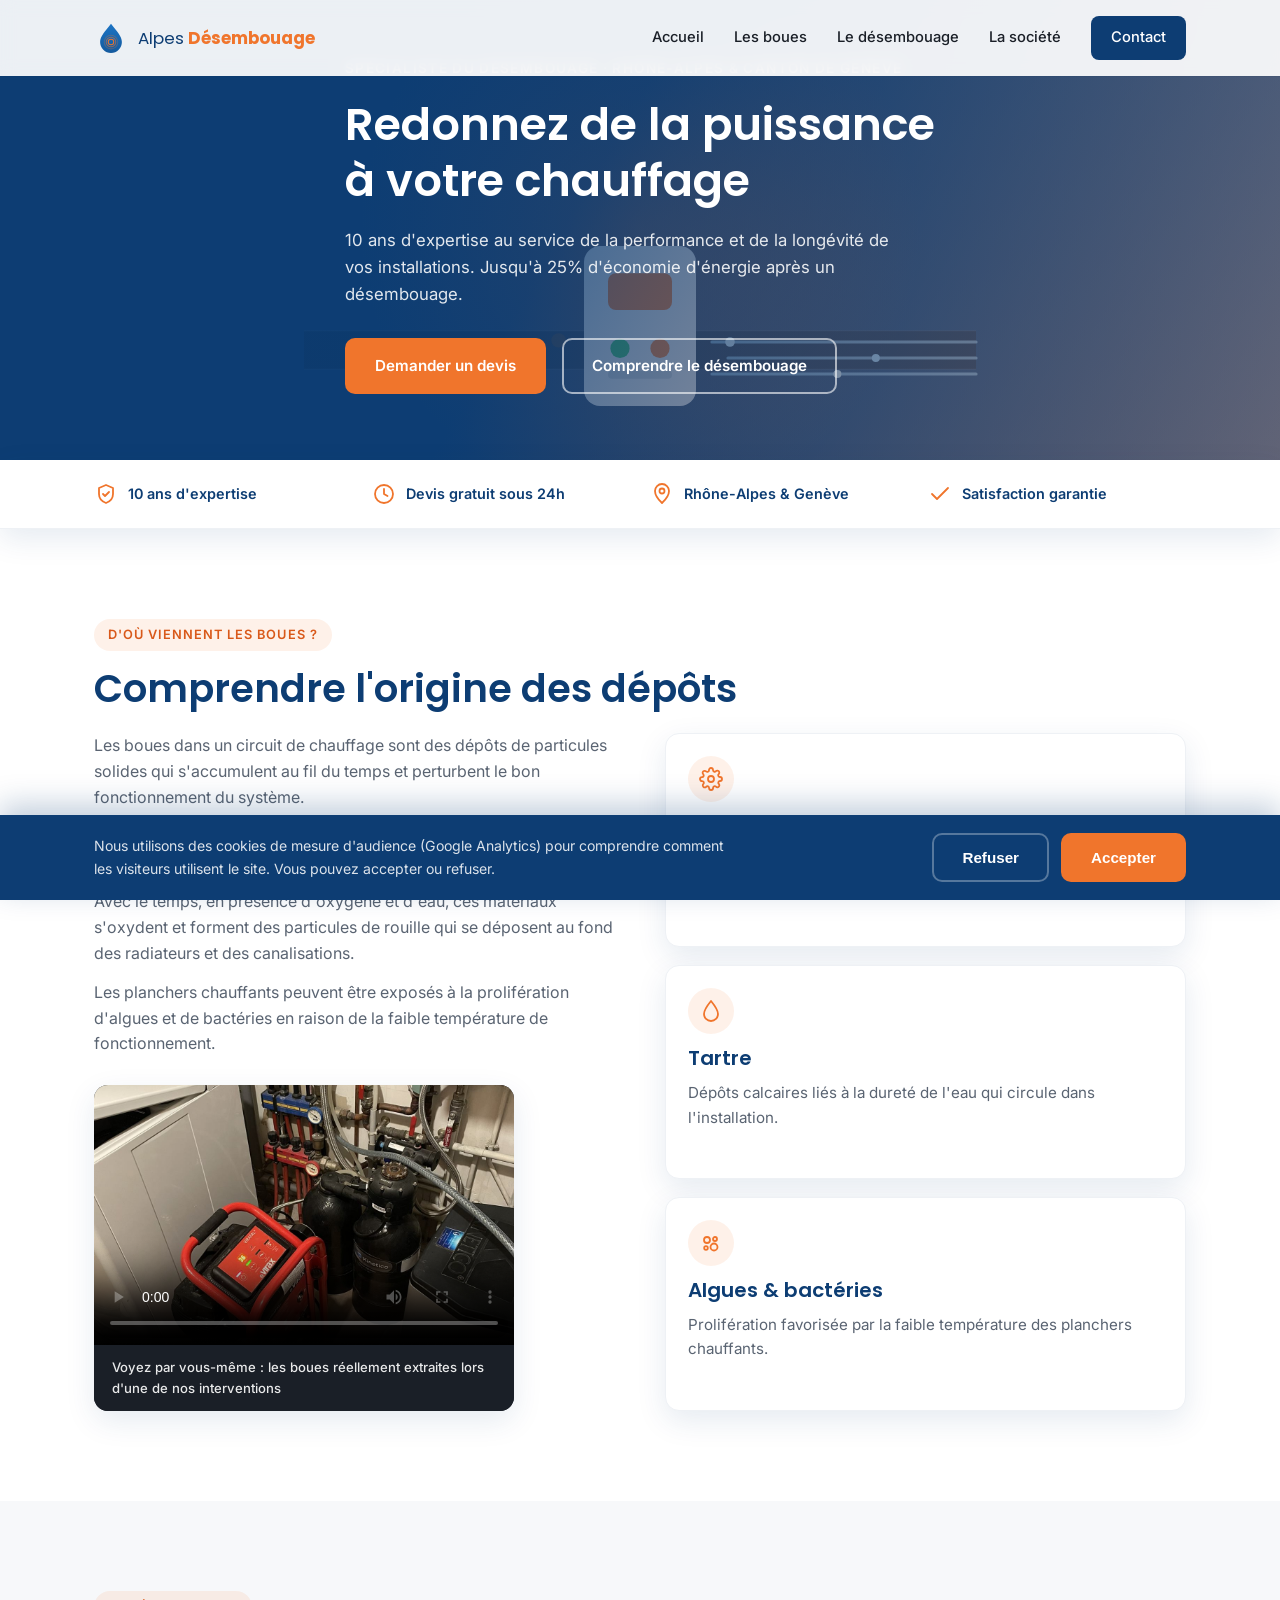
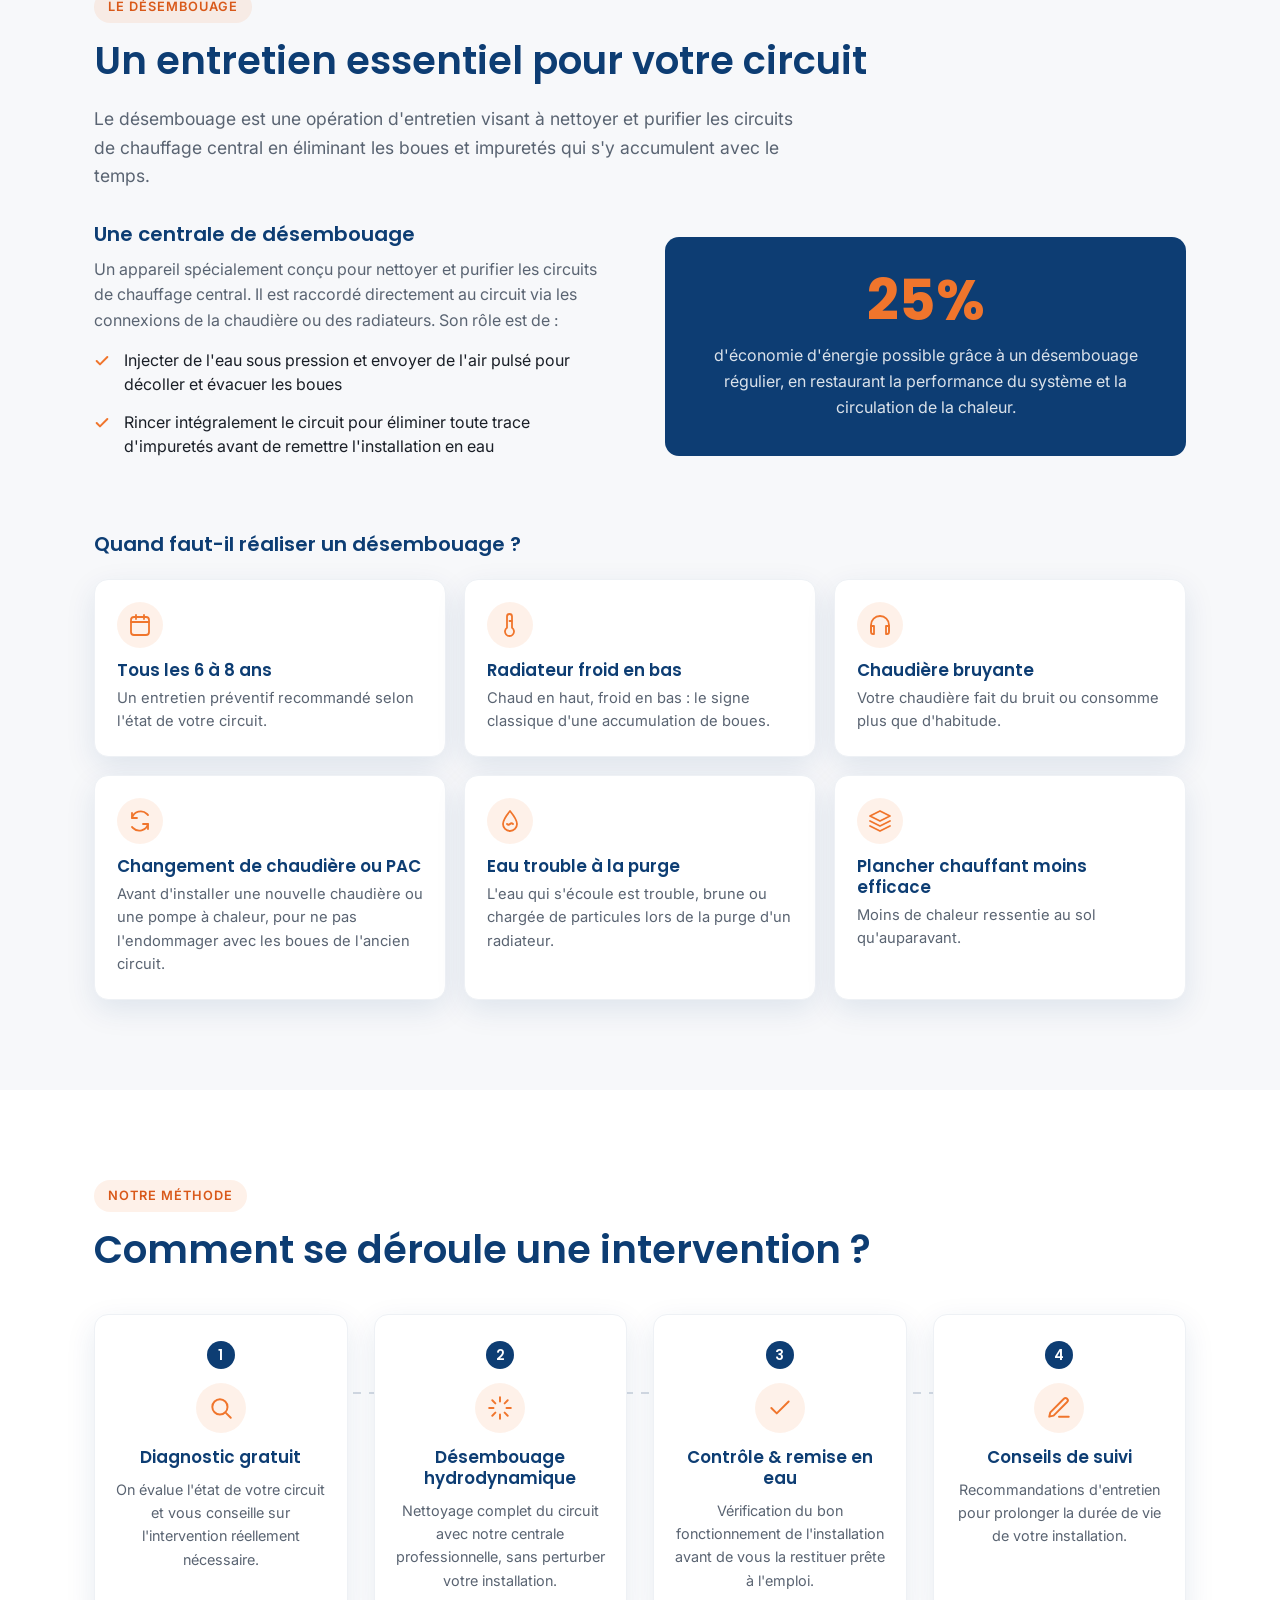
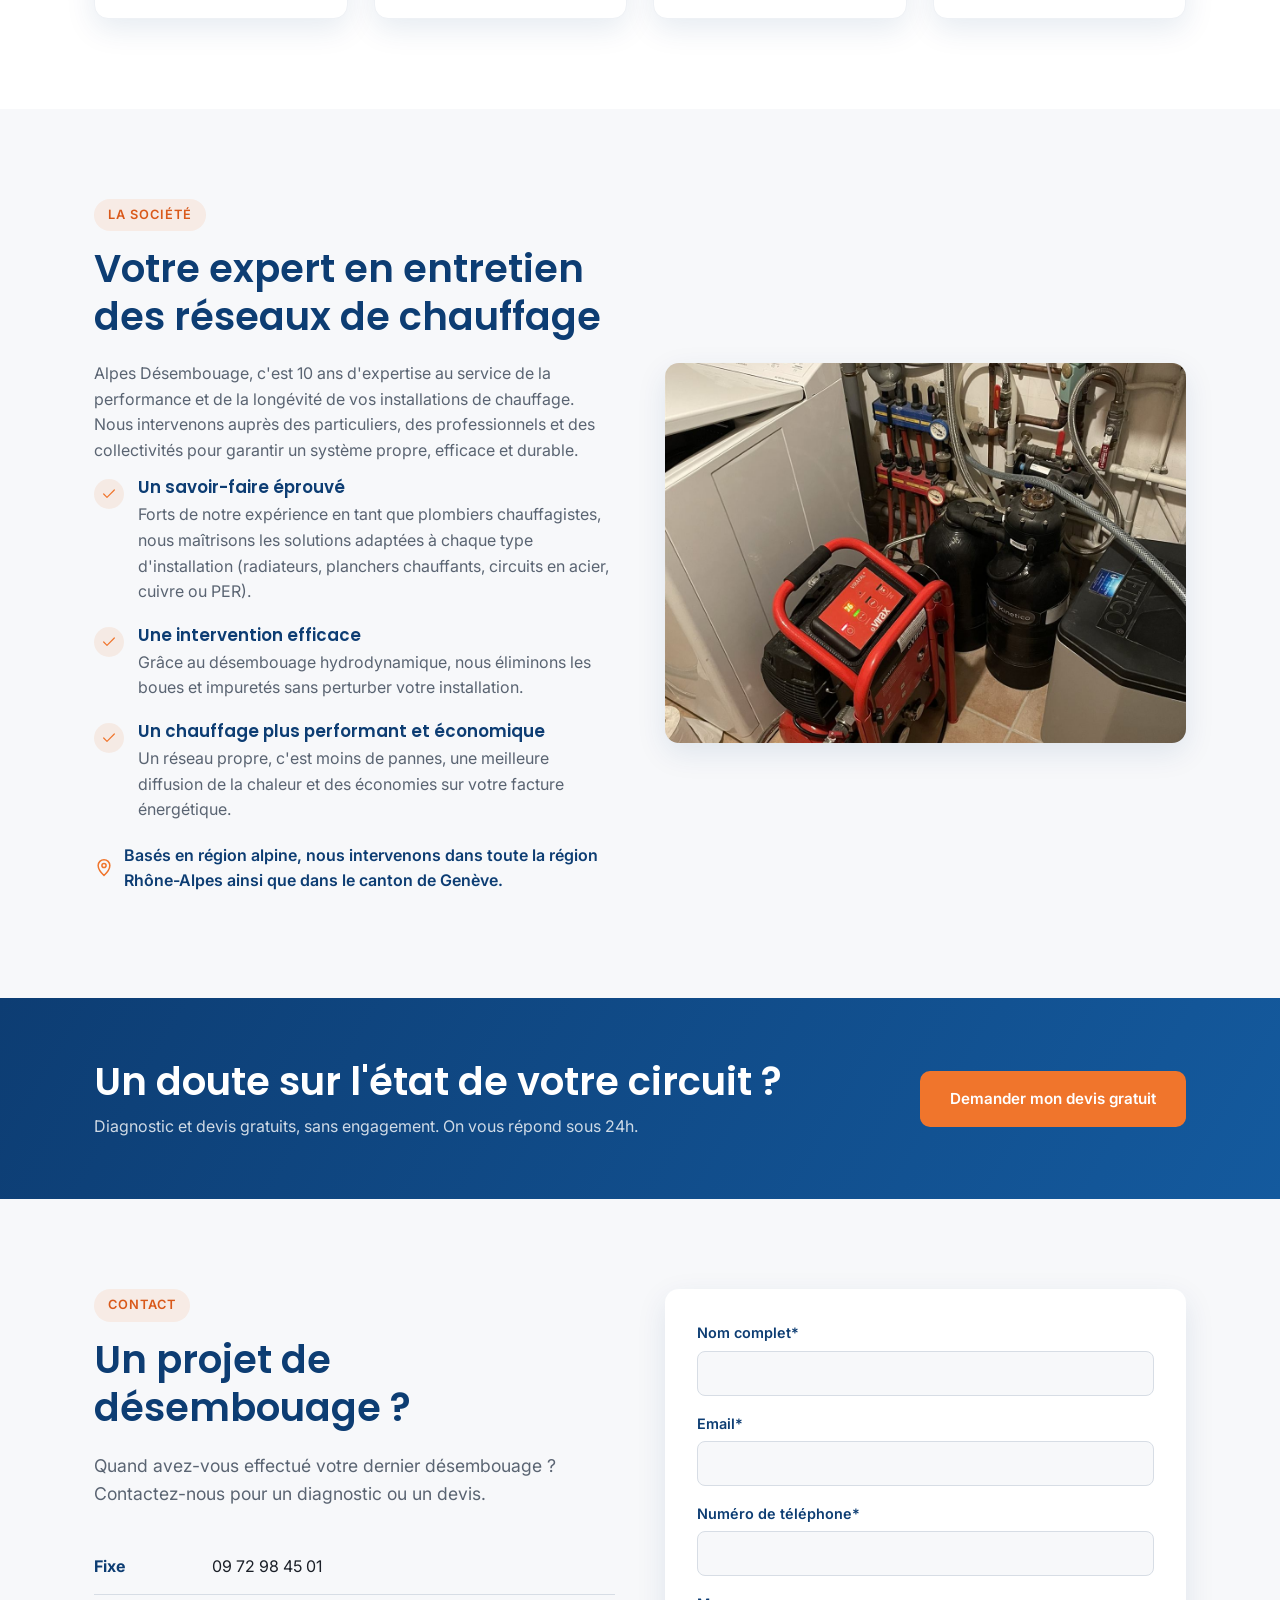
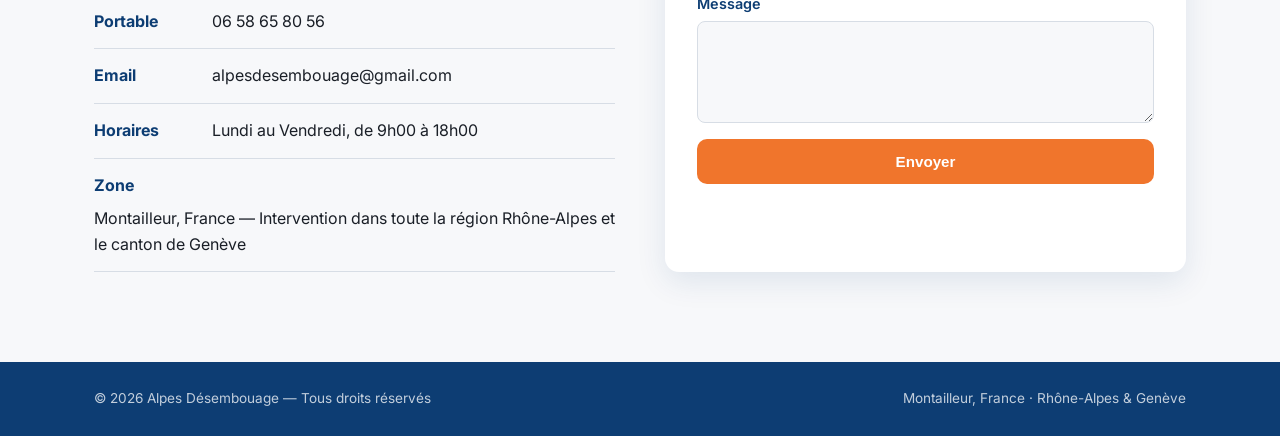
==== index.html @ c5350d6d "Centre vraiment l'animation du hero (machine pile au milieu du cadre)" ====
<!DOCTYPE html>
<html lang="fr">
<head>
  <meta charset="UTF-8">
  <meta name="viewport" content="width=device-width, initial-scale=1.0">

  <!-- Google tag (gtag.js) -->
  <script>
    window.dataLayer = window.dataLayer || [];
    function gtag(){dataLayer.push(arguments);}
    gtag('consent', 'default', {
      'ad_storage': 'denied',
      'ad_user_data': 'denied',
      'ad_personalization': 'denied',
      'analytics_storage': 'denied'
    });
  </script>
  <script async src="https://www.googletagmanager.com/gtag/js?id=GT-KDQFZZKG"></script>
  <script>
    gtag('js', new Date());
    gtag('config', 'GT-KDQFZZKG');
    gtag('config', 'G-83P8KV9STV');
  </script>

  <title>Alpes Désembouage — Entretien de circuits de chauffage en Rhône-Alpes & Genève</title>
  <meta name="description" content="Désembouage de circuits de chauffage pour particuliers, professionnels et collectivités en région Rhône-Alpes et dans le canton de Genève. 10 ans d'expertise, jusqu'à 25% d'économie d'énergie.">
  <link rel="canonical" href="https://www.alpes-desembouage.fr/">

  <meta property="og:type" content="website">
  <meta property="og:site_name" content="Alpes Désembouage">
  <meta property="og:title" content="Alpes Désembouage — Entretien de circuits de chauffage en Rhône-Alpes & Genève">
  <meta property="og:description" content="Désembouage de circuits de chauffage pour particuliers, professionnels et collectivités en région Rhône-Alpes et dans le canton de Genève. 10 ans d'expertise, jusqu'à 25% d'économie d'énergie.">
  <meta property="og:url" content="https://www.alpes-desembouage.fr/">
  <meta property="og:image" content="https://www.alpes-desembouage.fr/images/machine-virax.jpg">
  <meta property="og:locale" content="fr_FR">
  <meta name="twitter:card" content="summary_large_image">
  <meta name="twitter:title" content="Alpes Désembouage — Entretien de circuits de chauffage en Rhône-Alpes & Genève">
  <meta name="twitter:description" content="Désembouage de circuits de chauffage pour particuliers, professionnels et collectivités en région Rhône-Alpes et dans le canton de Genève.">
  <meta name="twitter:image" content="https://www.alpes-desembouage.fr/images/machine-virax.jpg">

  <link rel="icon" type="image/svg+xml" href="images/favicon.svg">
  <link rel="preconnect" href="https://fonts.googleapis.com">
  <link rel="preconnect" href="https://fonts.gstatic.com" crossorigin>
  <link href="https://fonts.googleapis.com/css2?family=Poppins:wght@400;500;600;700&family=Inter:wght@400;500;600&display=swap" rel="stylesheet">
  <link rel="stylesheet" href="css/style.css">

  <script type="application/ld+json">
  {
    "@context": "https://schema.org",
    "@type": "HVACBusiness",
    "name": "Alpes Désembouage",
    "image": "https://www.alpes-desembouage.fr/images/machine-virax.jpg",
    "url": "https://www.alpes-desembouage.fr/",
    "telephone": "+33972984501",
    "email": "alpesdesembouage@gmail.com",
    "address": {
      "@type": "PostalAddress",
      "addressLocality": "Montailleur",
      "addressCountry": "FR"
    },
    "areaServed": [
      { "@type": "AdministrativeArea", "name": "Rhône-Alpes" },
      { "@type": "AdministrativeArea", "name": "Canton de Genève" }
    ],
    "openingHoursSpecification": {
      "@type": "OpeningHoursSpecification",
      "dayOfWeek": ["Monday", "Tuesday", "Wednesday", "Thursday", "Friday"],
      "opens": "09:00",
      "closes": "18:00"
    },
    "priceRange": "€€"
  }
  </script>
</head>
<body>

  <header class="site-header" id="header">
    <div class="container header-inner">
      <a href="#accueil" class="logo">
        <img src="images/favicon.svg" alt="Alpes Désembouage">
        <span>Alpes <strong>Désembouage</strong></span>
      </a>
      <nav class="nav" id="nav">
        <a href="#accueil">Accueil</a>
        <a href="#boues">Les boues</a>
        <a href="#desembouage">Le désembouage</a>
        <a href="#societe">La société</a>
        <a href="#contact" class="nav-cta">Contact</a>
      </nav>
      <button class="burger" id="burger" aria-label="Menu">
        <span></span><span></span><span></span>
      </button>
    </div>
  </header>

  <main>
    <!-- HERO -->
    <section class="hero" id="accueil">
      <svg class="hero-bg" viewBox="0 0 1600 900" preserveAspectRatio="xMidYMid slice" xmlns="http://www.w3.org/2000/svg" aria-hidden="true">
        <defs>
          <linearGradient id="skyGrad" x1="0" y1="0" x2="1" y2="0">
            <stop offset="0%" stop-color="#0d3d73"/>
            <stop offset="46%" stop-color="#0d3d73"/>
            <stop offset="100%" stop-color="#145a9e"/>
          </linearGradient>
          <radialGradient id="sunGlow" cx="50%" cy="50%" r="50%">
            <stop offset="0%" stop-color="#f0752c" stop-opacity="0.35"/>
            <stop offset="100%" stop-color="#f0752c" stop-opacity="0"/>
          </radialGradient>
        </defs>

        <rect width="1600" height="900" fill="url(#skyGrad)"/>
        <circle cx="800" cy="450" r="350" fill="url(#sunGlow)"/>

        <!-- pipe base (centrée, machine pile au milieu) -->
        <rect x="380" y="576" width="840" height="48" fill="#0a1826" opacity="0.35"/>
        <line x1="380" y1="576" x2="1220" y2="576" stroke="#ffffff" stroke-opacity="0.12"/>
        <line x1="380" y1="624" x2="1220" y2="624" stroke="#ffffff" stroke-opacity="0.12"/>

        <!-- centrale de désembouage : centrée en x=800 -->
        <g transform="translate(730,470)">
          <rect x="0" y="0" width="140" height="200" rx="20" fill="#e6ebf1"/>
          <rect x="30" y="34" width="80" height="46" rx="10" fill="#f0752c"/>
          <circle cx="45" cy="128" r="12" fill="#2fbf6b"/>
          <circle cx="95" cy="128" r="12" fill="#f0752c"/>
          <rect x="30" y="156" width="80" height="10" rx="5" fill="#c7d1db"/>
        </g>

        <!-- sortie eau propre -->
        <g stroke="#8fd0ff" stroke-width="4" fill="none" opacity="0.7" stroke-linecap="round">
          <path d="M890,590 H1220"/>
          <path d="M910,610 H1220"/>
          <path d="M890,630 H1220"/>
        </g>
        <circle r="6" fill="#bfe6ff">
          <animateMotion dur="2.2s" repeatCount="indefinite" path="M890,590 H1220"/>
        </circle>
        <circle r="5" fill="#8fd0ff">
          <animateMotion dur="2.6s" repeatCount="indefinite" begin="0.8s" path="M910,610 H1220"/>
        </circle>
        <circle r="5" fill="#bfe6ff">
          <animateMotion dur="2s" repeatCount="indefinite" begin="1.4s" path="M890,630 H1220"/>
        </circle>

        <!-- boues aspirées vers la centrale -->
        <g fill="#6b4a2f">
          <circle r="9">
            <animateMotion dur="2.6s" repeatCount="indefinite" path="M400,588 H730"/>
            <animate attributeName="opacity" values="0;1;1;0" keyTimes="0;0.12;0.8;1" dur="2.6s" repeatCount="indefinite"/>
          </circle>
          <circle r="12">
            <animateMotion dur="3.2s" repeatCount="indefinite" begin="0.9s" path="M390,610 H730"/>
            <animate attributeName="opacity" values="0;1;1;0" keyTimes="0;0.12;0.8;1" dur="3.2s" repeatCount="indefinite"/>
          </circle>
          <circle r="7" opacity="0.85">
            <animateMotion dur="2.3s" repeatCount="indefinite" begin="1.6s" path="M410,600 H730"/>
            <animate attributeName="opacity" values="0;1;1;0" keyTimes="0;0.12;0.8;1" dur="2.3s" repeatCount="indefinite"/>
          </circle>
        </g>
      </svg>
      <div class="hero-overlay"></div>
      <div class="container hero-content">
        <p class="eyebrow">Spécialiste du désembouage · Rhône-Alpes &amp; Canton de Genève</p>
        <h1>Redonnez de la puissance<br>à votre chauffage</h1>
        <p class="hero-sub">10 ans d'expertise au service de la performance et de la longévité de vos installations. Jusqu'à 25% d'économie d'énergie après un désembouage.</p>
        <div class="hero-actions">
          <a href="#contact" class="btn btn-primary">Demander un devis</a>
          <a href="#desembouage" class="btn btn-ghost">Comprendre le désembouage</a>
        </div>
      </div>
    </section>

    <!-- TRUST BAR -->
    <div class="trust-bar">
      <div class="container trust-bar-inner">
        <div class="trust-item">
          <svg viewBox="0 0 24 24" fill="none" stroke="currentColor" stroke-width="1.8" stroke-linecap="round" stroke-linejoin="round"><path d="M12 3l7 3v6c0 4.5-3 7.5-7 9-4-1.5-7-4.5-7-9V6l7-3z"/><path d="M9 12l2 2 4-4"/></svg>
          <span>10 ans d'expertise</span>
        </div>
        <div class="trust-item">
          <svg viewBox="0 0 24 24" fill="none" stroke="currentColor" stroke-width="1.8" stroke-linecap="round" stroke-linejoin="round"><circle cx="12" cy="12" r="9"/><path d="M12 7v5l3.5 2"/></svg>
          <span>Devis gratuit sous 24h</span>
        </div>
        <div class="trust-item">
          <svg viewBox="0 0 24 24" fill="none" stroke="currentColor" stroke-width="1.8" stroke-linecap="round" stroke-linejoin="round"><path d="M12 21s7-6.5 7-12a7 7 0 0 0-14 0c0 5.5 7 12 7 12z"/><circle cx="12" cy="9" r="2.5"/></svg>
          <span>Rhône-Alpes &amp; Genève</span>
        </div>
        <div class="trust-item">
          <svg viewBox="0 0 24 24" fill="none" stroke="currentColor" stroke-width="1.8" stroke-linecap="round" stroke-linejoin="round"><path d="M4 12l5 5L20 6"/></svg>
          <span>Satisfaction garantie</span>
        </div>
      </div>
    </div>

    <!-- LES BOUES -->
    <section class="section" id="boues">
      <div class="container">
        <span class="tag">D'où viennent les boues ?</span>
        <h2>Comprendre l'origine des dépôts</h2>
        <div class="grid-2">
          <div class="text-block">
            <p>Les boues dans un circuit de chauffage sont des dépôts de particules solides qui s'accumulent au fil du temps et perturbent le bon fonctionnement du système.</p>
            <p>Elles sont principalement constituées de résidus de corrosion, de tartre et d'impuretés présentes dans l'eau du circuit.</p>
            <p>Avec le temps, en présence d'oxygène et d'eau, ces matériaux s'oxydent et forment des particules de rouille qui se déposent au fond des radiateurs et des canalisations.</p>
            <p>Les planchers chauffants peuvent être exposés à la prolifération d'algues et de bactéries en raison de la faible température de fonctionnement.</p>

            <figure class="video-showcase">
              <video controls preload="metadata" poster="images/machine-virax.jpg" playsinline>
                <source src="videos/intervention-boue.mp4" type="video/mp4">
              </video>
              <figcaption>Voyez par vous-même : les boues réellement extraites lors d'une de nos interventions</figcaption>
            </figure>
          </div>
          <div class="cause-cards">
            <div class="cause-card">
              <div class="cause-icon">
                <svg viewBox="0 0 24 24" fill="none" stroke="currentColor" stroke-width="1.8" stroke-linecap="round" stroke-linejoin="round"><circle cx="12" cy="12" r="3"/><path d="M19.4 15a1.65 1.65 0 0 0 .33 1.82l.06.06a2 2 0 1 1-2.83 2.83l-.06-.06a1.65 1.65 0 0 0-1.82-.33 1.65 1.65 0 0 0-1 1.51V21a2 2 0 0 1-4 0v-.09a1.65 1.65 0 0 0-1-1.51 1.65 1.65 0 0 0-1.82.33l-.06.06a2 2 0 1 1-2.83-2.83l.06-.06a1.65 1.65 0 0 0 .33-1.82 1.65 1.65 0 0 0-1.51-1H3a2 2 0 0 1 0-4h.09a1.65 1.65 0 0 0 1.51-1 1.65 1.65 0 0 0-.33-1.82l-.06-.06a2 2 0 1 1 2.83-2.83l.06.06a1.65 1.65 0 0 0 1.82.33H9a1.65 1.65 0 0 0 1-1.51V3a2 2 0 0 1 4 0v.09a1.65 1.65 0 0 0 1 1.51 1.65 1.65 0 0 0 1.82-.33l.06-.06a2 2 0 1 1 2.83 2.83l-.06.06a1.65 1.65 0 0 0-.33 1.82V9a1.65 1.65 0 0 0 1.51 1H21a2 2 0 0 1 0 4h-.09a1.65 1.65 0 0 0-1.51 1z"/></svg>
              </div>
              <h3>Corrosion</h3>
              <p>Oxydation des métaux du circuit au contact de l'eau et de l'oxygène.</p>
            </div>
            <div class="cause-card">
              <div class="cause-icon">
                <svg viewBox="0 0 24 24" fill="none" stroke="currentColor" stroke-width="1.8" stroke-linecap="round" stroke-linejoin="round"><path d="M12 2s7 8.5 7 13a7 7 0 0 1-14 0c0-4.5 7-13 7-13z"/></svg>
              </div>
              <h3>Tartre</h3>
              <p>Dépôts calcaires liés à la dureté de l'eau qui circule dans l'installation.</p>
            </div>
            <div class="cause-card">
              <div class="cause-icon">
                <svg viewBox="0 0 24 24" fill="none" stroke="currentColor" stroke-width="1.8" stroke-linecap="round" stroke-linejoin="round"><circle cx="8" cy="9" r="3"/><circle cx="16" cy="8" r="2"/><circle cx="15" cy="16" r="3.5"/><circle cx="7" cy="17" r="1.8"/></svg>
              </div>
              <h3>Algues &amp; bactéries</h3>
              <p>Prolifération favorisée par la faible température des planchers chauffants.</p>
            </div>
          </div>
        </div>
      </div>
    </section>

    <!-- LE DESEMBOUAGE -->
    <section class="section section-alt" id="desembouage">
      <div class="container">
        <span class="tag">Le désembouage</span>
        <h2>Un entretien essentiel pour votre circuit</h2>
        <p class="lead">Le désembouage est une opération d'entretien visant à nettoyer et purifier les circuits de chauffage central en éliminant les boues et impuretés qui s'y accumulent avec le temps.</p>

        <div class="grid-2 align-center">
          <div class="text-block">
            <h3>Une centrale de désembouage</h3>
            <p>Un appareil spécialement conçu pour nettoyer et purifier les circuits de chauffage central. Il est raccordé directement au circuit via les connexions de la chaudière ou des radiateurs. Son rôle est de :</p>
            <ul class="check-list">
              <li>Injecter de l'eau sous pression et envoyer de l'air pulsé pour décoller et évacuer les boues</li>
              <li>Rincer intégralement le circuit pour éliminer toute trace d'impuretés avant de remettre l'installation en eau</li>
            </ul>
          </div>
          <div class="stat-card">
            <div class="stat-number">25%</div>
            <p class="stat-label">d'économie d'énergie possible grâce à un désembouage régulier, en restaurant la performance du système et la circulation de la chaleur.</p>
          </div>
        </div>

        <div class="when-block">
          <h3>Quand faut-il réaliser un désembouage ?</h3>
          <div class="when-cards">
            <div class="when-card">
              <div class="when-icon">
                <svg viewBox="0 0 24 24" fill="none" stroke="currentColor" stroke-width="1.8" stroke-linecap="round" stroke-linejoin="round"><rect x="3" y="4" width="18" height="18" rx="3"/><path d="M3 9h18M8 2v4M16 2v4"/></svg>
              </div>
              <h4>Tous les 6 à 8 ans</h4>
              <p>Un entretien préventif recommandé selon l'état de votre circuit.</p>
            </div>
            <div class="when-card">
              <div class="when-icon">
                <svg viewBox="0 0 24 24" fill="none" stroke="currentColor" stroke-width="1.8" stroke-linecap="round" stroke-linejoin="round"><path d="M14 14.76V3.5a2.5 2.5 0 0 0-5 0v11.26a4.5 4.5 0 1 0 5 0z"/><path d="M11.5 8h2"/></svg>
              </div>
              <h4>Radiateur froid en bas</h4>
              <p>Chaud en haut, froid en bas : le signe classique d'une accumulation de boues.</p>
            </div>
            <div class="when-card">
              <div class="when-icon">
                <svg viewBox="0 0 24 24" fill="none" stroke="currentColor" stroke-width="1.8" stroke-linecap="round" stroke-linejoin="round"><path d="M3 18v-6a9 9 0 0 1 18 0v6"/><path d="M21 19a2 2 0 0 1-2 2h-1v-8h3z"/><path d="M3 19a2 2 0 0 0 2 2h1v-8H3z"/></svg>
              </div>
              <h4>Chaudière bruyante</h4>
              <p>Votre chaudière fait du bruit ou consomme plus que d'habitude.</p>
            </div>
            <div class="when-card">
              <div class="when-icon">
                <svg viewBox="0 0 24 24" fill="none" stroke="currentColor" stroke-width="1.8" stroke-linecap="round" stroke-linejoin="round"><path d="M4 4v5h5"/><path d="M20 20v-5h-5"/><path d="M4 9a9 9 0 0 1 15-4l1 1"/><path d="M20 15a9 9 0 0 1-15 4l-1-1"/></svg>
              </div>
              <h4>Changement de chaudière ou PAC</h4>
              <p>Avant d'installer une nouvelle chaudière ou une pompe à chaleur, pour ne pas l'endommager avec les boues de l'ancien circuit.</p>
            </div>
            <div class="when-card">
              <div class="when-icon">
                <svg viewBox="0 0 24 24" fill="none" stroke="currentColor" stroke-width="1.8" stroke-linecap="round" stroke-linejoin="round"><path d="M12 2s7 8.5 7 13a7 7 0 0 1-14 0c0-4.5 7-13 7-13z"/><path d="M9 15c1 1 2 1 3 0s2-1 3 0"/></svg>
              </div>
              <h4>Eau trouble à la purge</h4>
              <p>L'eau qui s'écoule est trouble, brune ou chargée de particules lors de la purge d'un radiateur.</p>
            </div>
            <div class="when-card">
              <div class="when-icon">
                <svg viewBox="0 0 24 24" fill="none" stroke="currentColor" stroke-width="1.8" stroke-linecap="round" stroke-linejoin="round"><polygon points="12 2 2 7 12 12 22 7 12 2"/><polyline points="2 17 12 22 22 17"/><polyline points="2 12 12 17 22 12"/></svg>
              </div>
              <h4>Plancher chauffant moins efficace</h4>
              <p>Moins de chaleur ressentie au sol qu'auparavant.</p>
            </div>
          </div>
        </div>
      </div>
    </section>

    <!-- PROCESS -->
    <section class="section" id="process">
      <div class="container">
        <span class="tag">Notre méthode</span>
        <h2>Comment se déroule une intervention ?</h2>
        <div class="process-steps">
          <div class="process-step">
            <div class="process-number">1</div>
            <div class="process-icon">
              <svg viewBox="0 0 24 24" fill="none" stroke="currentColor" stroke-width="1.8" stroke-linecap="round" stroke-linejoin="round"><circle cx="11" cy="11" r="7"/><path d="M21 21l-4.3-4.3"/></svg>
            </div>
            <h3>Diagnostic gratuit</h3>
            <p>On évalue l'état de votre circuit et vous conseille sur l'intervention réellement nécessaire.</p>
          </div>
          <div class="process-step">
            <div class="process-number">2</div>
            <div class="process-icon">
              <svg viewBox="0 0 24 24" fill="none" stroke="currentColor" stroke-width="1.8" stroke-linecap="round" stroke-linejoin="round"><path d="M12 2v4M12 18v4M4.9 4.9l2.8 2.8M16.3 16.3l2.8 2.8M2 12h4M18 12h4M4.9 19.1l2.8-2.8M16.3 7.7l2.8-2.8"/></svg>
            </div>
            <h3>Désembouage hydrodynamique</h3>
            <p>Nettoyage complet du circuit avec notre centrale professionnelle, sans perturber votre installation.</p>
          </div>
          <div class="process-step">
            <div class="process-number">3</div>
            <div class="process-icon">
              <svg viewBox="0 0 24 24" fill="none" stroke="currentColor" stroke-width="1.8" stroke-linecap="round" stroke-linejoin="round"><path d="M4 12l5 5L20 6"/></svg>
            </div>
            <h3>Contrôle &amp; remise en eau</h3>
            <p>Vérification du bon fonctionnement de l'installation avant de vous la restituer prête à l'emploi.</p>
          </div>
          <div class="process-step">
            <div class="process-number">4</div>
            <div class="process-icon">
              <svg viewBox="0 0 24 24" fill="none" stroke="currentColor" stroke-width="1.8" stroke-linecap="round" stroke-linejoin="round"><path d="M12 20h9M16.5 3.5a2.1 2.1 0 0 1 3 3L7 19l-4 1 1-4 12.5-12.5z"/></svg>
            </div>
            <h3>Conseils de suivi</h3>
            <p>Recommandations d'entretien pour prolonger la durée de vie de votre installation.</p>
          </div>
        </div>
      </div>
    </section>

    <!-- LA SOCIETE -->
    <section class="section section-alt" id="societe">
      <div class="container grid-2 align-center">
        <div>
          <span class="tag">La société</span>
          <h2>Votre expert en entretien des réseaux de chauffage</h2>
          <p>Alpes Désembouage, c'est 10 ans d'expertise au service de la performance et de la longévité de vos installations de chauffage. Nous intervenons auprès des particuliers, des professionnels et des collectivités pour garantir un système propre, efficace et durable.</p>

          <div class="reason">
            <div class="reason-icon"><svg viewBox="0 0 24 24" fill="none" stroke="currentColor" stroke-width="1.8" stroke-linecap="round" stroke-linejoin="round"><path d="M4 12l5 5L20 6"/></svg></div>
            <div>
              <h4>Un savoir-faire éprouvé</h4>
              <p>Forts de notre expérience en tant que plombiers chauffagistes, nous maîtrisons les solutions adaptées à chaque type d'installation (radiateurs, planchers chauffants, circuits en acier, cuivre ou PER).</p>
            </div>
          </div>
          <div class="reason">
            <div class="reason-icon"><svg viewBox="0 0 24 24" fill="none" stroke="currentColor" stroke-width="1.8" stroke-linecap="round" stroke-linejoin="round"><path d="M4 12l5 5L20 6"/></svg></div>
            <div>
              <h4>Une intervention efficace</h4>
              <p>Grâce au désembouage hydrodynamique, nous éliminons les boues et impuretés sans perturber votre installation.</p>
            </div>
          </div>
          <div class="reason">
            <div class="reason-icon"><svg viewBox="0 0 24 24" fill="none" stroke="currentColor" stroke-width="1.8" stroke-linecap="round" stroke-linejoin="round"><path d="M4 12l5 5L20 6"/></svg></div>
            <div>
              <h4>Un chauffage plus performant et économique</h4>
              <p>Un réseau propre, c'est moins de pannes, une meilleure diffusion de la chaleur et des économies sur votre facture énergétique.</p>
            </div>
          </div>

          <p class="zone">
            <svg viewBox="0 0 24 24" fill="none" stroke="currentColor" stroke-width="1.8" stroke-linecap="round" stroke-linejoin="round"><path d="M12 21s7-6.5 7-12a7 7 0 0 0-14 0c0 5.5 7 12 7 12z"/><circle cx="12" cy="9" r="2.5"/></svg>
            Basés en région alpine, nous intervenons dans toute la région Rhône-Alpes ainsi que dans le canton de Genève.
          </p>
        </div>
        <div class="societe-media">
          <img src="images/machine-virax.jpg" alt="Centrale de désembouage professionnelle Virax raccordée à une installation de chauffage" loading="lazy">
        </div>
      </div>
    </section>

    <!-- CTA BANNER -->
    <section class="cta-banner">
      <div class="container cta-banner-inner">
        <div>
          <h2>Un doute sur l'état de votre circuit ?</h2>
          <p>Diagnostic et devis gratuits, sans engagement. On vous répond sous 24h.</p>
        </div>
        <a href="#contact" class="btn btn-primary">Demander mon devis gratuit</a>
      </div>
    </section>

    <!-- CONTACT -->
    <section class="section section-alt" id="contact">
      <div class="container grid-2">
        <div>
          <span class="tag">Contact</span>
          <h2>Un projet de désembouage ?</h2>
          <p class="lead">Quand avez-vous effectué votre dernier désembouage ? Contactez-nous pour un diagnostic ou un devis.</p>

          <ul class="contact-list">
            <li><strong>Fixe</strong> <a href="tel:0972984501">09 72 98 45 01</a></li>
            <li><strong>Portable</strong> <a href="tel:0658658056">06 58 65 80 56</a></li>
            <li><strong>Email</strong> <a href="mailto:alpesdesembouage@gmail.com">alpesdesembouage@gmail.com</a></li>
            <li><strong>Horaires</strong> Lundi au Vendredi, de 9h00 à 18h00</li>
            <li><strong>Zone</strong> Montailleur, France — Intervention dans toute la région Rhône-Alpes et le canton de Genève</li>
          </ul>
        </div>

        <form class="contact-form" id="contact-form" action="https://formspree.io/f/mgogkyel" method="POST">
          <label>
            Nom complet*
            <input type="text" name="name" required>
          </label>
          <label>
            Email*
            <input type="email" name="email" required>
          </label>
          <label>
            Numéro de téléphone*
            <input type="tel" name="phone" required>
          </label>
          <label>
            Message
            <textarea name="message" rows="4"></textarea>
          </label>
          <button type="submit" class="btn btn-primary btn-full">Envoyer</button>
          <p class="form-note" id="form-note"></p>
        </form>
      </div>
    </section>
  </main>

  <footer class="site-footer">
    <div class="container footer-inner">
      <span>© <span id="year"></span> Alpes Désembouage — Tous droits réservés</span>
      <span>Montailleur, France · Rhône-Alpes &amp; Genève</span>
    </div>
  </footer>

  <div class="cookie-banner" id="cookie-banner" hidden>
    <div class="cookie-banner-inner">
      <p>Nous utilisons des cookies de mesure d'audience (Google Analytics) pour comprendre comment les visiteurs utilisent le site. Vous pouvez accepter ou refuser.</p>
      <div class="cookie-actions">
        <button type="button" class="btn btn-ghost-dark" id="cookie-decline">Refuser</button>
        <button type="button" class="btn btn-primary" id="cookie-accept">Accepter</button>
      </div>
    </div>
  </div>

  <script src="js/script.js"></script>
</body>
</html>
---- css/style.css ----
:root {
  --blue-900: #0d3d73;
  --blue-700: #145a9e;
  --blue-500: #1c74c4;
  --orange-500: #f0752c;
  --orange-600: #d9591a;
  --gray-50: #f7f8fa;
  --gray-100: #eef1f5;
  --gray-300: #d7dde5;
  --gray-600: #5a6472;
  --gray-900: #1a1f27;
  --white: #ffffff;
  --radius: 14px;
  --shadow: 0 10px 30px rgba(13, 61, 115, 0.1);
  --font-head: 'Poppins', sans-serif;
  --font-body: 'Inter', sans-serif;
}

* { box-sizing: border-box; margin: 0; padding: 0; }

html { scroll-behavior: smooth; }

body {
  font-family: var(--font-body);
  color: var(--gray-900);
  background: var(--white);
  line-height: 1.6;
}

img { max-width: 100%; display: block; }

a { color: inherit; text-decoration: none; }

ul { list-style: none; }

.container {
  max-width: 1140px;
  margin: 0 auto;
  padding: 0 24px;
}

h1, h2, h3, h4 { font-family: var(--font-head); font-weight: 600; color: var(--blue-900); line-height: 1.25; }

h2 { font-size: clamp(1.8rem, 3vw, 2.4rem); margin-bottom: 20px; }
h3 { font-size: 1.25rem; margin-bottom: 10px; }
h4 { font-size: 1.05rem; margin-bottom: 6px; }

p { color: var(--gray-600); margin-bottom: 14px; }

.tag {
  display: inline-block;
  font-size: 0.8rem;
  font-weight: 600;
  letter-spacing: 0.08em;
  text-transform: uppercase;
  color: var(--orange-600);
  background: rgba(240,117,44, 0.1);
  padding: 6px 14px;
  border-radius: 20px;
  margin-bottom: 14px;
}

.lead {
  font-size: 1.1rem;
  max-width: 700px;
  margin-bottom: 32px;
}

/* Buttons */
.btn {
  display: inline-block;
  padding: 14px 28px;
  border-radius: 10px;
  font-weight: 600;
  font-size: 0.95rem;
  transition: all 0.2s ease;
  border: 2px solid transparent;
  cursor: pointer;
}
.btn-primary {
  background: var(--orange-500);
  color: var(--white);
}
.btn-primary:hover { background: var(--orange-600); transform: translateY(-2px); }
.btn-ghost {
  border-color: rgba(255,255,255,0.6);
  color: var(--white);
}
.btn-ghost:hover { background: rgba(255,255,255,0.12); }
.btn-full { width: 100%; text-align: center; border: none; }

/* Header */
.site-header {
  position: fixed;
  top: 0; left: 0; right: 0;
  z-index: 100;
  background: rgba(255,255,255,0.92);
  backdrop-filter: blur(8px);
  box-shadow: 0 1px 0 rgba(13,61,115,0.06);
}
.header-inner {
  display: flex;
  align-items: center;
  justify-content: space-between;
  height: 76px;
}
.logo {
  display: flex;
  align-items: center;
  gap: 10px;
  font-family: var(--font-head);
  font-size: 1.05rem;
  color: var(--blue-900);
}
.logo img { width: 34px; height: 34px; object-fit: contain; }
.logo strong { color: var(--orange-500); }

.nav { display: flex; align-items: center; gap: 30px; }
.nav a {
  font-size: 0.92rem;
  font-weight: 500;
  color: var(--gray-900);
  position: relative;
}
.nav a:not(.nav-cta):hover { color: var(--orange-500); }
.nav-cta {
  background: var(--blue-900);
  color: var(--white) !important;
  padding: 10px 20px;
  border-radius: 8px;
}
.nav-cta:hover { background: var(--orange-500); }

.burger {
  display: none;
  flex-direction: column;
  gap: 5px;
  background: none;
  border: none;
  cursor: pointer;
  padding: 8px;
}
.burger span { width: 24px; height: 2px; background: var(--blue-900); border-radius: 2px; }

/* Hero */
.hero {
  position: relative;
  min-height: 460px;
  display: flex;
  align-items: center;
  padding: 56px 0;
  color: var(--white);
  overflow: hidden;
}
.hero-bg {
  position: absolute;
  inset: 0;
  width: 100%;
  height: 100%;
}
.hero-overlay {
  position: absolute;
  inset: 0;
  background: linear-gradient(120deg, rgba(13,61,115,0.92) 0%, rgba(13,61,115,0.75) 45%, rgba(240,117,44,0.35) 100%);
}
.hero-content { position: relative; z-index: 2; max-width: 720px; }
.hero .eyebrow {
  text-transform: uppercase;
  letter-spacing: 0.1em;
  font-size: 0.85rem;
  font-weight: 600;
  color: #ffd7bd;
  margin-bottom: 18px;
}
.hero h1 {
  color: var(--white);
  font-size: clamp(1.9rem, 4vw, 2.8rem);
  margin-bottom: 18px;
}
.hero-sub { color: rgba(255,255,255,0.88); font-size: 1.05rem; max-width: 560px; margin-bottom: 30px; }
.hero-actions { display: flex; gap: 16px; flex-wrap: wrap; margin-bottom: 8px; }

/* Trust bar */
.trust-bar {
  background: var(--white);
  border-bottom: 1px solid var(--gray-100);
  box-shadow: var(--shadow);
  position: relative;
  z-index: 3;
}
.trust-bar-inner {
  display: flex;
  flex-wrap: wrap;
  justify-content: space-between;
  gap: 20px;
  padding: 22px 24px;
}
.trust-item {
  display: flex;
  align-items: center;
  gap: 10px;
  font-size: 0.9rem;
  font-weight: 600;
  color: var(--blue-900);
  flex: 1 1 220px;
}
.trust-item svg { width: 24px; height: 24px; color: var(--orange-500); flex-shrink: 0; }

/* Sections */
.section { padding: 90px 0; }
.section-alt { background: var(--gray-50); }

.grid-2 {
  display: grid;
  grid-template-columns: 1fr 1fr;
  gap: 50px;
}
.grid-2.align-center { align-items: center; }

.photo-showcase {
  margin: 44px auto 0;
  max-width: 420px;
  border-radius: var(--radius);
  overflow: hidden;
  box-shadow: var(--shadow);
  background: var(--gray-900);
}
.photo-showcase img {
  width: 100%;
  height: 260px;
  object-fit: cover;
  display: block;
}
.photo-showcase figcaption {
  padding: 12px 18px;
  font-size: 0.82rem;
  color: rgba(255,255,255,0.85);
  background: var(--gray-900);
}

.video-showcase {
  margin: 28px 0 0;
  max-width: 420px;
  border-radius: var(--radius);
  overflow: hidden;
  box-shadow: var(--shadow);
  background: var(--gray-900);
}
.video-showcase video {
  width: 100%;
  height: 260px;
  object-fit: cover;
  display: block;
  background: var(--gray-900);
}
.video-showcase figcaption {
  padding: 12px 18px;
  font-size: 0.82rem;
  font-weight: 500;
  color: rgba(255,255,255,0.9);
  background: var(--gray-900);
}

@media (max-width: 620px) {
  .video-showcase { max-width: 100%; }
  .video-showcase video { height: 240px; }
}

.cause-cards { display: grid; gap: 18px; }
.cause-card {
  background: var(--white);
  border: 1px solid var(--gray-100);
  border-radius: var(--radius);
  padding: 22px;
  box-shadow: var(--shadow);
}
.cause-icon {
  width: 46px;
  height: 46px;
  border-radius: 50%;
  background: rgba(240,117,44, 0.1);
  display: flex;
  align-items: center;
  justify-content: center;
  margin-bottom: 12px;
  color: var(--orange-500);
}
.cause-icon svg { width: 24px; height: 24px; }
.cause-card p { margin-bottom: 0; font-size: 0.95rem; }

.check-list li {
  position: relative;
  padding-left: 30px;
  margin-bottom: 14px;
  color: var(--gray-900);
  line-height: 1.5;
}
.check-list li::before {
  content: "";
  position: absolute;
  left: 0;
  top: 0.35em;
  width: 16px;
  height: 16px;
  background-color: var(--orange-500);
  -webkit-mask-image: url("data:image/svg+xml,%3Csvg xmlns='http://www.w3.org/2000/svg' viewBox='0 0 24 24' fill='none' stroke='black' stroke-width='3' stroke-linecap='round' stroke-linejoin='round'%3E%3Cpolyline points='20 6 9 17 4 12'/%3E%3C/svg%3E");
  mask-image: url("data:image/svg+xml,%3Csvg xmlns='http://www.w3.org/2000/svg' viewBox='0 0 24 24' fill='none' stroke='black' stroke-width='3' stroke-linecap='round' stroke-linejoin='round'%3E%3Cpolyline points='20 6 9 17 4 12'/%3E%3C/svg%3E");
  -webkit-mask-size: contain;
  mask-size: contain;
  -webkit-mask-repeat: no-repeat;
  mask-repeat: no-repeat;
}
.check-list.three-col {
  display: grid;
  grid-template-columns: repeat(3, 1fr);
  gap: 10px 30px;
}

.stat-card {
  background: var(--blue-900);
  color: var(--white);
  border-radius: var(--radius);
  padding: 36px;
  text-align: center;
}
.stat-number {
  font-family: var(--font-head);
  font-size: 3.5rem;
  font-weight: 700;
  color: var(--orange-500);
  line-height: 1;
  margin-bottom: 14px;
}
.stat-card p { color: rgba(255,255,255,0.85); margin-bottom: 0; }

.when-block { margin-top: 60px; }
.when-block h3 { margin-bottom: 22px; }

.when-cards { display: grid; grid-template-columns: repeat(3, 1fr); gap: 18px; }
.when-card {
  background: var(--white);
  border: 1px solid var(--gray-100);
  border-radius: var(--radius);
  padding: 22px;
  box-shadow: var(--shadow);
}
.when-icon {
  width: 46px;
  height: 46px;
  border-radius: 50%;
  background: rgba(240,117,44, 0.1);
  display: flex;
  align-items: center;
  justify-content: center;
  margin-bottom: 12px;
  color: var(--orange-500);
}
.when-icon svg { width: 24px; height: 24px; }
.when-card h4 { margin-bottom: 6px; }
.when-card p { margin-bottom: 0; font-size: 0.92rem; }

/* Process steps */
.process-steps {
  display: grid;
  grid-template-columns: repeat(4, 1fr);
  gap: 26px;
  margin-top: 40px;
  position: relative;
}
.process-steps::before {
  content: "";
  position: absolute;
  top: 78px;
  left: 12%;
  right: 12%;
  height: 2px;
  background: repeating-linear-gradient(90deg, var(--gray-300) 0 8px, transparent 8px 16px);
  z-index: 0;
}
.process-step {
  position: relative;
  z-index: 1;
  text-align: center;
  background: var(--white);
  border: 1px solid var(--gray-100);
  border-radius: var(--radius);
  padding: 26px 18px;
  box-shadow: var(--shadow);
}
.process-number {
  width: 28px;
  height: 28px;
  border-radius: 50%;
  background: var(--blue-900);
  color: var(--white);
  font-family: var(--font-head);
  font-weight: 600;
  font-size: 0.85rem;
  display: flex;
  align-items: center;
  justify-content: center;
  margin: 0 auto 14px;
}
.process-icon {
  width: 50px;
  height: 50px;
  border-radius: 50%;
  background: rgba(240,117,44, 0.1);
  color: var(--orange-500);
  display: flex;
  align-items: center;
  justify-content: center;
  margin: 0 auto 14px;
}
.process-icon svg { width: 26px; height: 26px; }
.process-step h3 { font-size: 1.05rem; }
.process-step p { font-size: 0.9rem; margin-bottom: 0; }

.reason {
  display: flex;
  gap: 14px;
  margin-bottom: 20px;
}
.reason-icon {
  width: 30px;
  height: 30px;
  border-radius: 50%;
  background: rgba(240,117,44, 0.1);
  color: var(--orange-500);
  display: flex;
  align-items: center;
  justify-content: center;
  flex-shrink: 0;
  margin-top: 2px;
}
.reason-icon svg { width: 16px; height: 16px; }
.reason h4 { margin-bottom: 4px; }
.reason p { margin-bottom: 0; }

.zone {
  display: flex;
  align-items: center;
  gap: 10px;
  font-weight: 600;
  color: var(--blue-900);
  margin-top: 20px;
}
.zone svg { width: 20px; height: 20px; color: var(--orange-500); flex-shrink: 0; }

.societe-media img,
.societe-media video {
  border-radius: var(--radius);
  box-shadow: var(--shadow);
  width: 100%;
  aspect-ratio: 1 / 1;
  max-height: 380px;
  object-fit: cover;
  background: var(--gray-900);
}

/* CTA banner */
.cta-banner {
  background: linear-gradient(120deg, var(--blue-900), var(--blue-700));
  padding: 60px 0;
}
.cta-banner-inner {
  display: flex;
  align-items: center;
  justify-content: space-between;
  flex-wrap: wrap;
  gap: 24px;
}
.cta-banner h2 { color: var(--white); margin-bottom: 8px; }
.cta-banner p { color: rgba(255,255,255,0.8); margin-bottom: 0; }

.contact-list li {
  padding: 14px 0;
  border-bottom: 1px solid var(--gray-300);
  display: flex;
  gap: 8px;
  flex-wrap: wrap;
}
.contact-list li strong { min-width: 110px; color: var(--blue-900); }
.contact-list a:hover { color: var(--orange-500); }

.contact-form {
  background: var(--white);
  border-radius: var(--radius);
  padding: 32px;
  box-shadow: var(--shadow);
  display: flex;
  flex-direction: column;
  gap: 16px;
}
.contact-form label {
  display: flex;
  flex-direction: column;
  gap: 6px;
  font-size: 0.9rem;
  font-weight: 600;
  color: var(--blue-900);
}
.contact-form input,
.contact-form textarea {
  font-family: var(--font-body);
  font-size: 0.95rem;
  padding: 12px 14px;
  border: 1px solid var(--gray-300);
  border-radius: 8px;
  background: var(--gray-50);
  color: var(--gray-900);
  resize: vertical;
}
.contact-form input:focus,
.contact-form textarea:focus {
  outline: none;
  border-color: var(--orange-500);
  background: var(--white);
}
.form-note { font-size: 0.85rem; margin: 0; }

/* Footer */
.site-footer { background: var(--blue-900); color: rgba(255,255,255,0.75); padding: 26px 0; }
.footer-inner {
  display: flex;
  justify-content: space-between;
  flex-wrap: wrap;
  gap: 10px;
  font-size: 0.85rem;
}

/* Cookie banner */
.cookie-banner {
  position: fixed;
  left: 0;
  right: 0;
  bottom: 0;
  z-index: 200;
  background: var(--blue-900);
  box-shadow: 0 -10px 30px rgba(13,61,115,0.25);
}
.cookie-banner[hidden] { display: none; }
.cookie-banner-inner {
  max-width: 1140px;
  margin: 0 auto;
  padding: 18px 24px;
  display: flex;
  align-items: center;
  justify-content: space-between;
  gap: 24px;
  flex-wrap: wrap;
}
.cookie-banner p {
  color: rgba(255,255,255,0.85);
  font-size: 0.88rem;
  margin: 0;
  max-width: 640px;
}
.cookie-actions { display: flex; gap: 12px; flex-shrink: 0; }
.btn-ghost-dark {
  border-color: rgba(255,255,255,0.3);
  color: var(--white);
  background: transparent;
}
.btn-ghost-dark:hover { background: rgba(255,255,255,0.1); }

/* Responsive */
@media (max-width: 900px) {
  .grid-2 { grid-template-columns: 1fr; }
  .check-list.three-col { grid-template-columns: 1fr; }
  .when-cards { grid-template-columns: 1fr; }
  .nav { position: fixed; top: 76px; left: 0; right: 0; background: var(--white); flex-direction: column; padding: 20px 24px; gap: 18px; box-shadow: var(--shadow); transform: translateY(-150%); transition: transform 0.25s ease; }
  .nav.open { transform: translateY(0); }
  .burger { display: flex; }
  .process-steps { grid-template-columns: 1fr 1fr; }
  .process-steps::before { display: none; }
  .trust-bar-inner { justify-content: center; text-align: center; }
  .cta-banner-inner { justify-content: center; text-align: center; }
}

@media (max-width: 560px) {
  .section { padding: 60px 0; }
  .hero { min-height: 440px; padding: 56px 0 30px; }
  .process-steps { grid-template-columns: 1fr; }
}
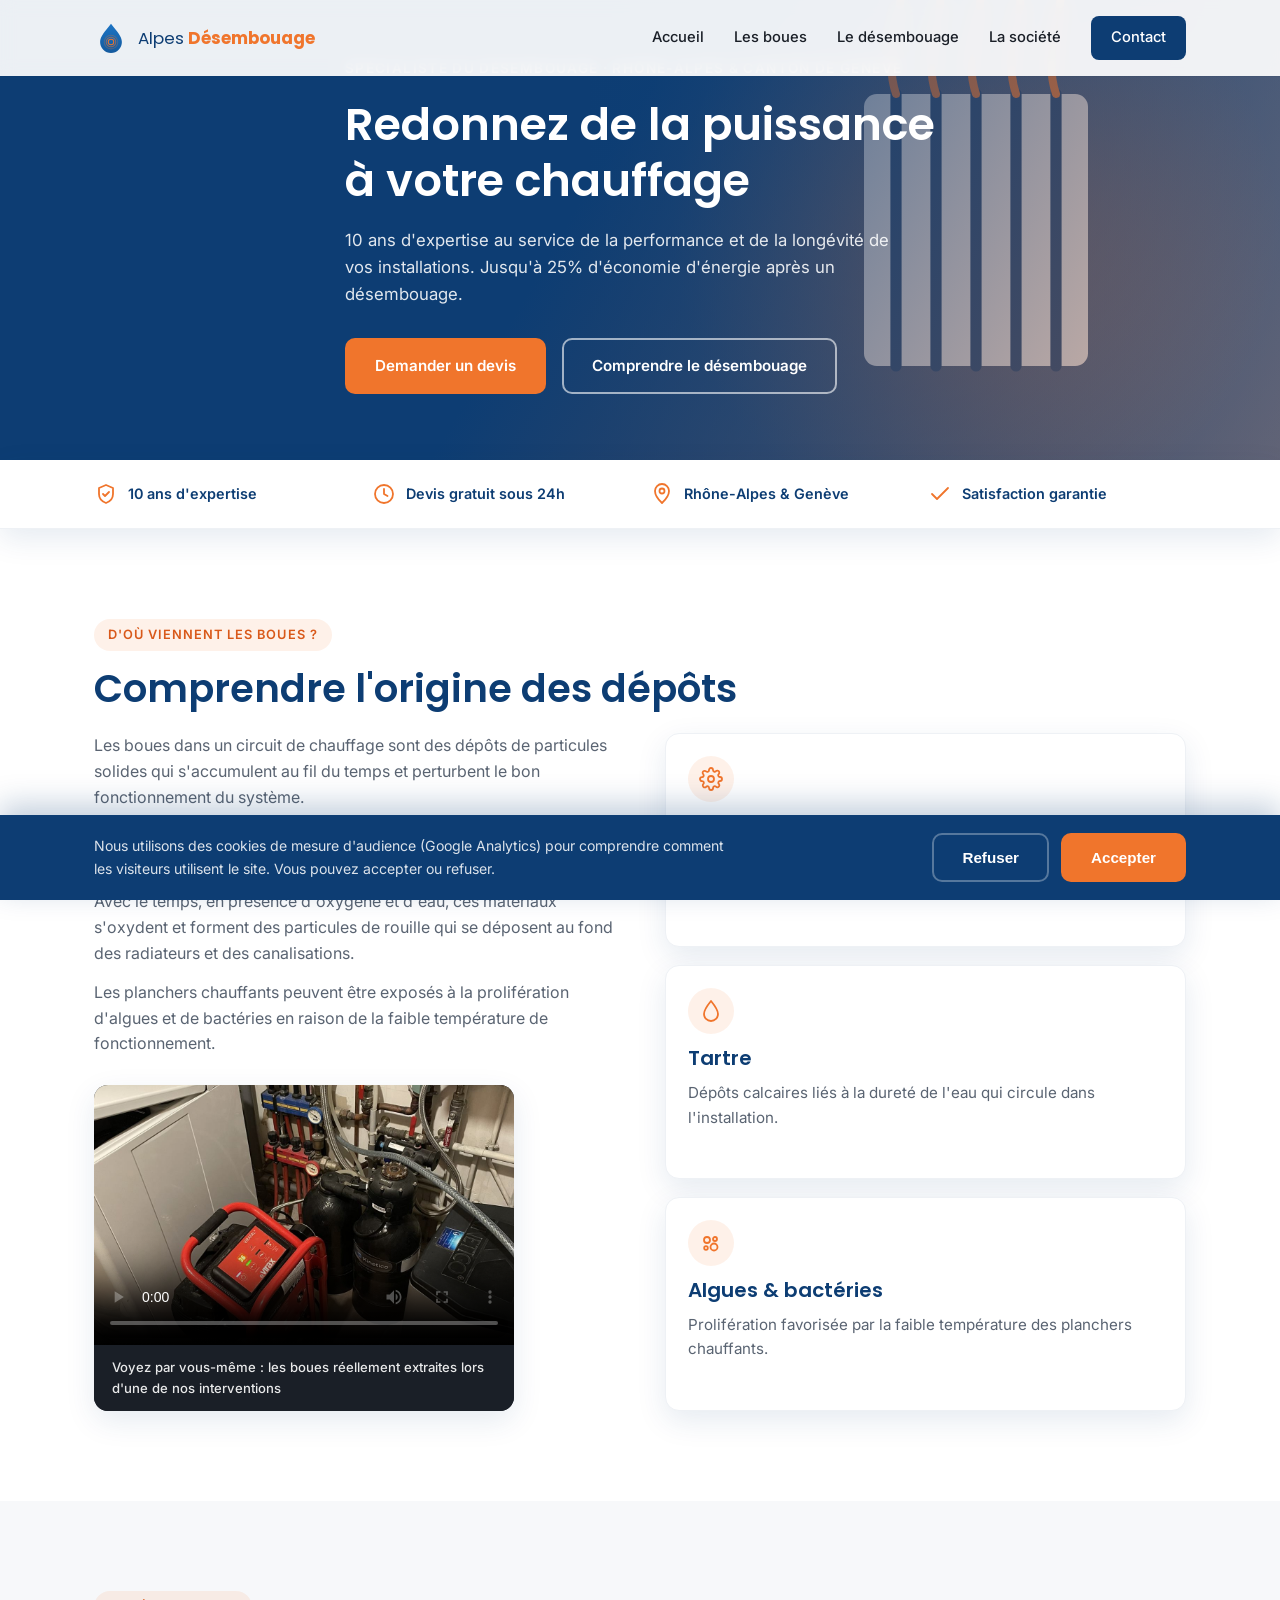
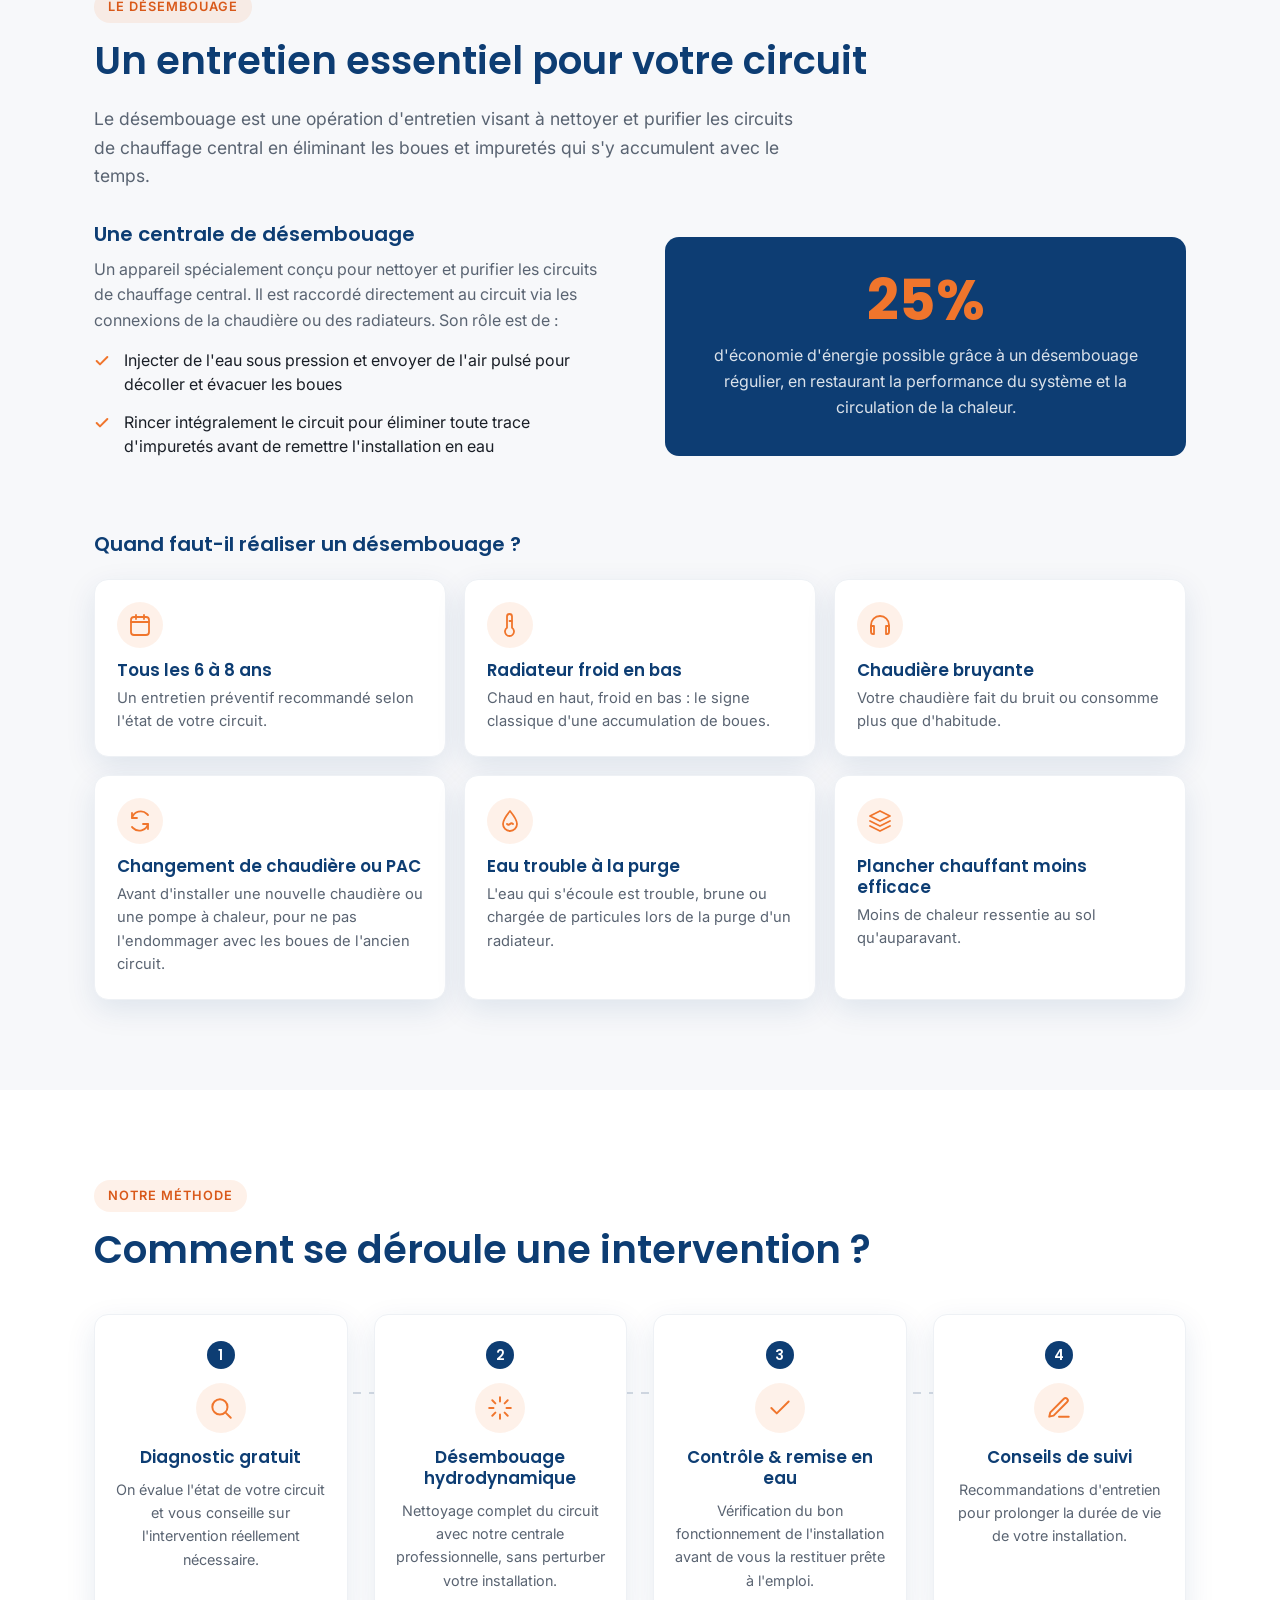
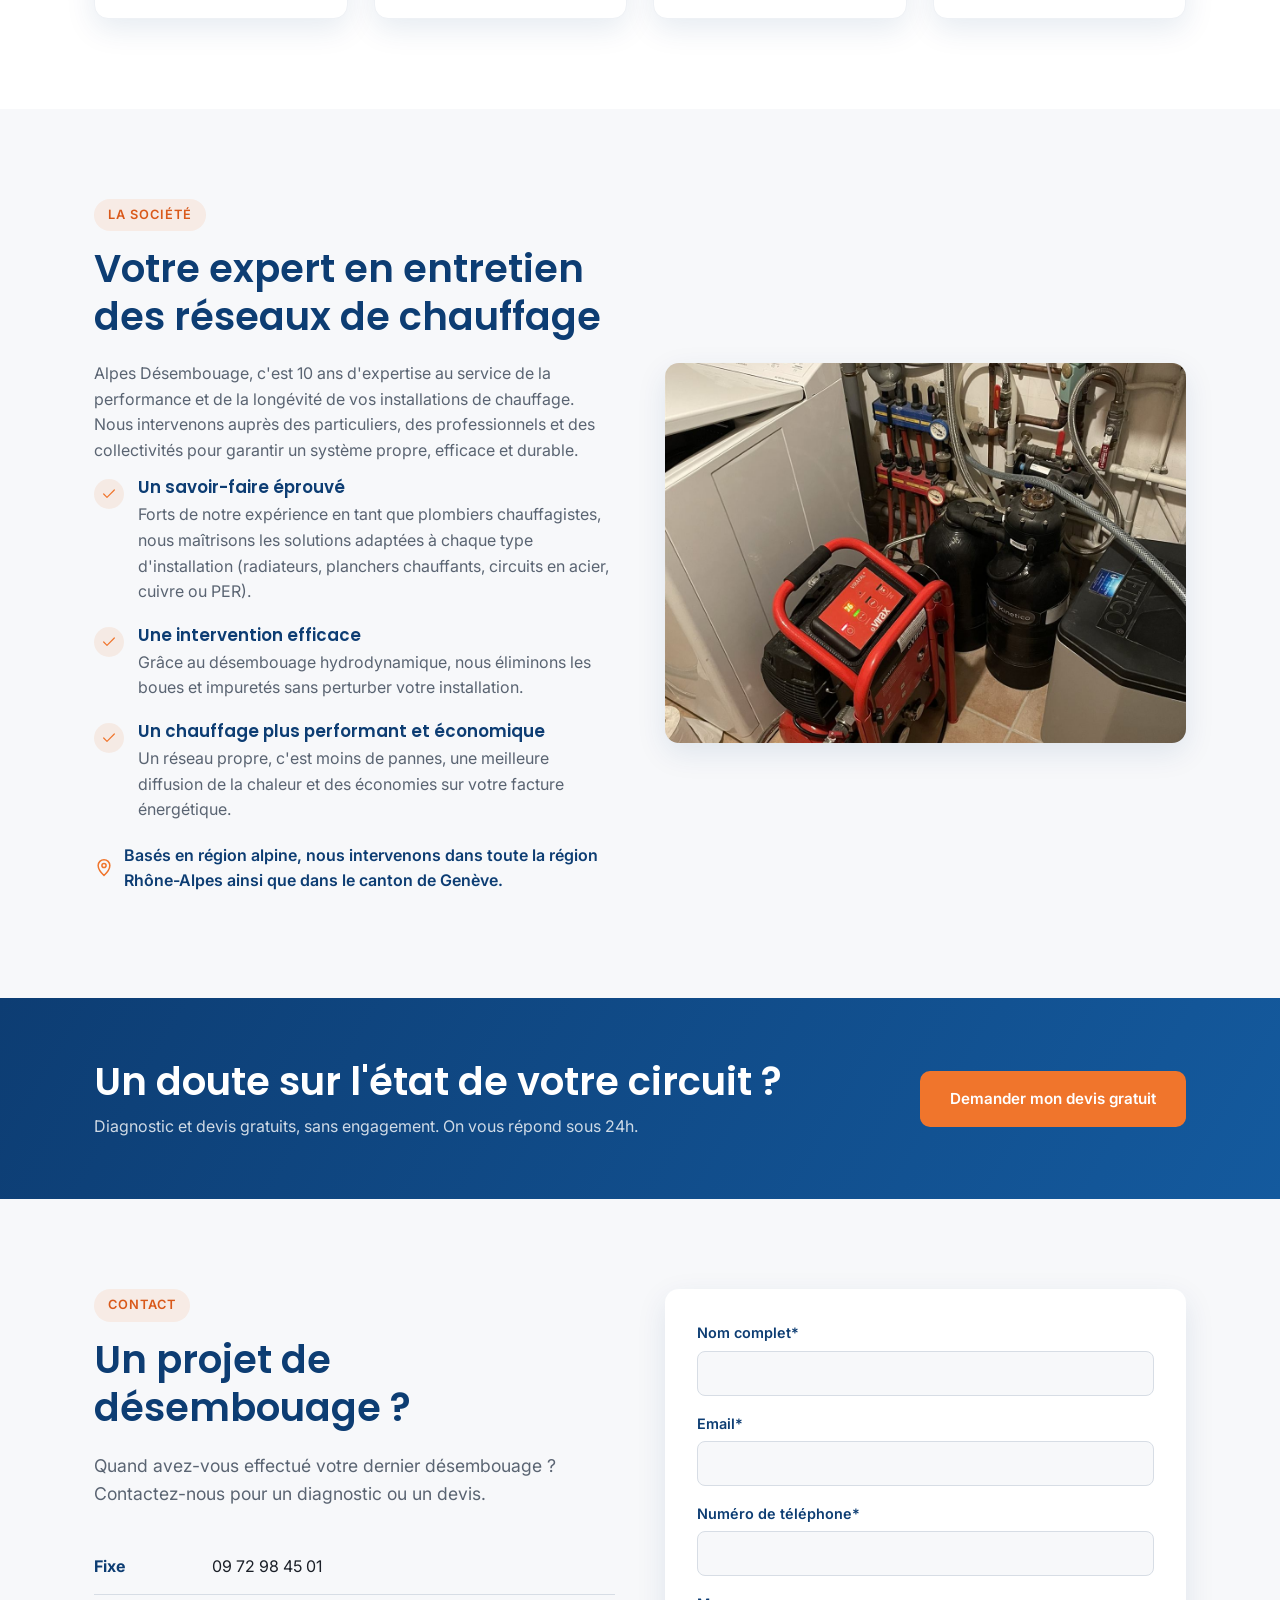
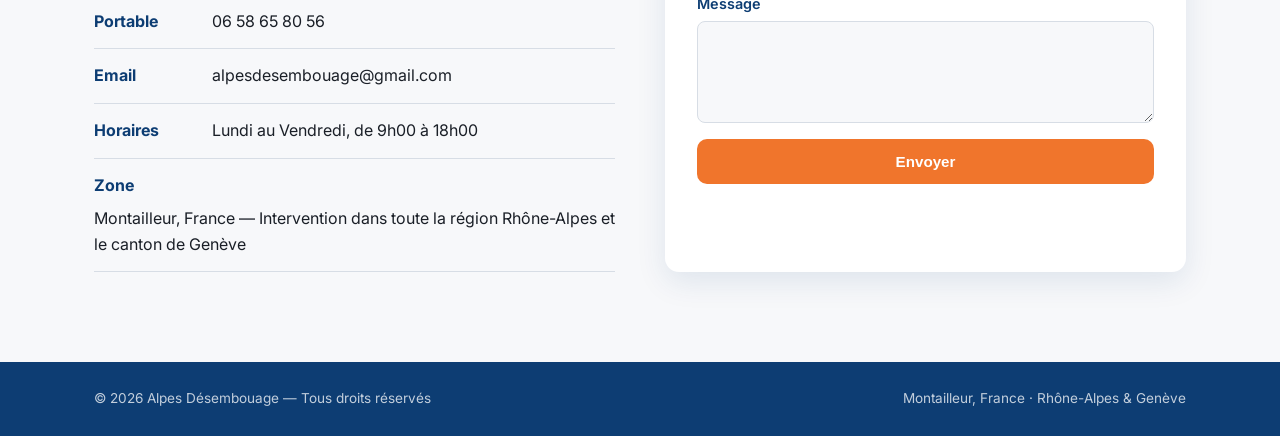
==== commit cdf7781b: "Remplace l'animation du hero par un radiateur qui rayonne (option B), positionné à droite" ====
--- a/index.html
+++ b/index.html
@@ -110,52 +110,30 @@
         </defs>
 
         <rect width="1600" height="900" fill="url(#skyGrad)"/>
-        <circle cx="800" cy="450" r="350" fill="url(#sunGlow)"/>
-
-        <!-- pipe base (centrée, machine pile au milieu) -->
-        <rect x="380" y="576" width="840" height="48" fill="#0a1826" opacity="0.35"/>
-        <line x1="380" y1="576" x2="1220" y2="576" stroke="#ffffff" stroke-opacity="0.12"/>
-        <line x1="380" y1="624" x2="1220" y2="624" stroke="#ffffff" stroke-opacity="0.12"/>
-
-        <!-- centrale de désembouage : centrée en x=800 -->
-        <g transform="translate(730,470)">
-          <rect x="0" y="0" width="140" height="200" rx="20" fill="#e6ebf1"/>
-          <rect x="30" y="34" width="80" height="46" rx="10" fill="#f0752c"/>
-          <circle cx="45" cy="128" r="12" fill="#2fbf6b"/>
-          <circle cx="95" cy="128" r="12" fill="#f0752c"/>
-          <rect x="30" y="156" width="80" height="10" rx="5" fill="#c7d1db"/>
+        <circle cx="1220" cy="450" r="380" fill="url(#sunGlow)"/>
+
+        <!-- radiateur qui rayonne -->
+        <rect x="1080" y="280" width="280" height="340" rx="16" fill="#e6ebf1"/>
+        <g stroke="#0d3d73" stroke-width="14" stroke-linecap="round">
+          <line x1="1120" y1="280" x2="1120" y2="620"/>
+          <line x1="1170" y1="280" x2="1170" y2="620"/>
+          <line x1="1220" y1="280" x2="1220" y2="620"/>
+          <line x1="1270" y1="280" x2="1270" y2="620"/>
+          <line x1="1320" y1="280" x2="1320" y2="620"/>
         </g>
-
-        <!-- sortie eau propre -->
-        <g stroke="#8fd0ff" stroke-width="4" fill="none" opacity="0.7" stroke-linecap="round">
-          <path d="M890,590 H1220"/>
-          <path d="M910,610 H1220"/>
-          <path d="M890,630 H1220"/>
+        <g stroke="#f0752c" stroke-width="10" fill="none" stroke-linecap="round" opacity="0">
+          <animate attributeName="opacity" values="0;1;1;0" dur="2.4s" repeatCount="indefinite"/>
+          <path d="M1120,280 C1100,220 1140,180 1120,120"/>
+          <path d="M1170,280 C1150,220 1190,180 1170,120"/>
+          <path d="M1220,280 C1200,220 1240,180 1220,120"/>
+          <path d="M1270,280 C1250,220 1290,180 1270,120"/>
+          <path d="M1320,280 C1300,220 1340,180 1320,120"/>
         </g>
-        <circle r="6" fill="#bfe6ff">
-          <animateMotion dur="2.2s" repeatCount="indefinite" path="M890,590 H1220"/>
-        </circle>
-        <circle r="5" fill="#8fd0ff">
-          <animateMotion dur="2.6s" repeatCount="indefinite" begin="0.8s" path="M910,610 H1220"/>
-        </circle>
-        <circle r="5" fill="#bfe6ff">
-          <animateMotion dur="2s" repeatCount="indefinite" begin="1.4s" path="M890,630 H1220"/>
-        </circle>
-
-        <!-- boues aspirées vers la centrale -->
-        <g fill="#6b4a2f">
-          <circle r="9">
-            <animateMotion dur="2.6s" repeatCount="indefinite" path="M400,588 H730"/>
-            <animate attributeName="opacity" values="0;1;1;0" keyTimes="0;0.12;0.8;1" dur="2.6s" repeatCount="indefinite"/>
-          </circle>
-          <circle r="12">
-            <animateMotion dur="3.2s" repeatCount="indefinite" begin="0.9s" path="M390,610 H730"/>
-            <animate attributeName="opacity" values="0;1;1;0" keyTimes="0;0.12;0.8;1" dur="3.2s" repeatCount="indefinite"/>
-          </circle>
-          <circle r="7" opacity="0.85">
-            <animateMotion dur="2.3s" repeatCount="indefinite" begin="1.6s" path="M410,600 H730"/>
-            <animate attributeName="opacity" values="0;1;1;0" keyTimes="0;0.12;0.8;1" dur="2.3s" repeatCount="indefinite"/>
-          </circle>
+        <g stroke="#ffb489" stroke-width="7" fill="none" stroke-linecap="round" opacity="0">
+          <animate attributeName="opacity" values="0;0;1;1;0" dur="2.4s" repeatCount="indefinite" begin="0.4s"/>
+          <path d="M1120,280 C1100,220 1140,180 1120,120"/>
+          <path d="M1220,280 C1200,220 1240,180 1220,120"/>
+          <path d="M1320,280 C1300,220 1340,180 1320,120"/>
         </g>
       </svg>
       <div class="hero-overlay"></div>
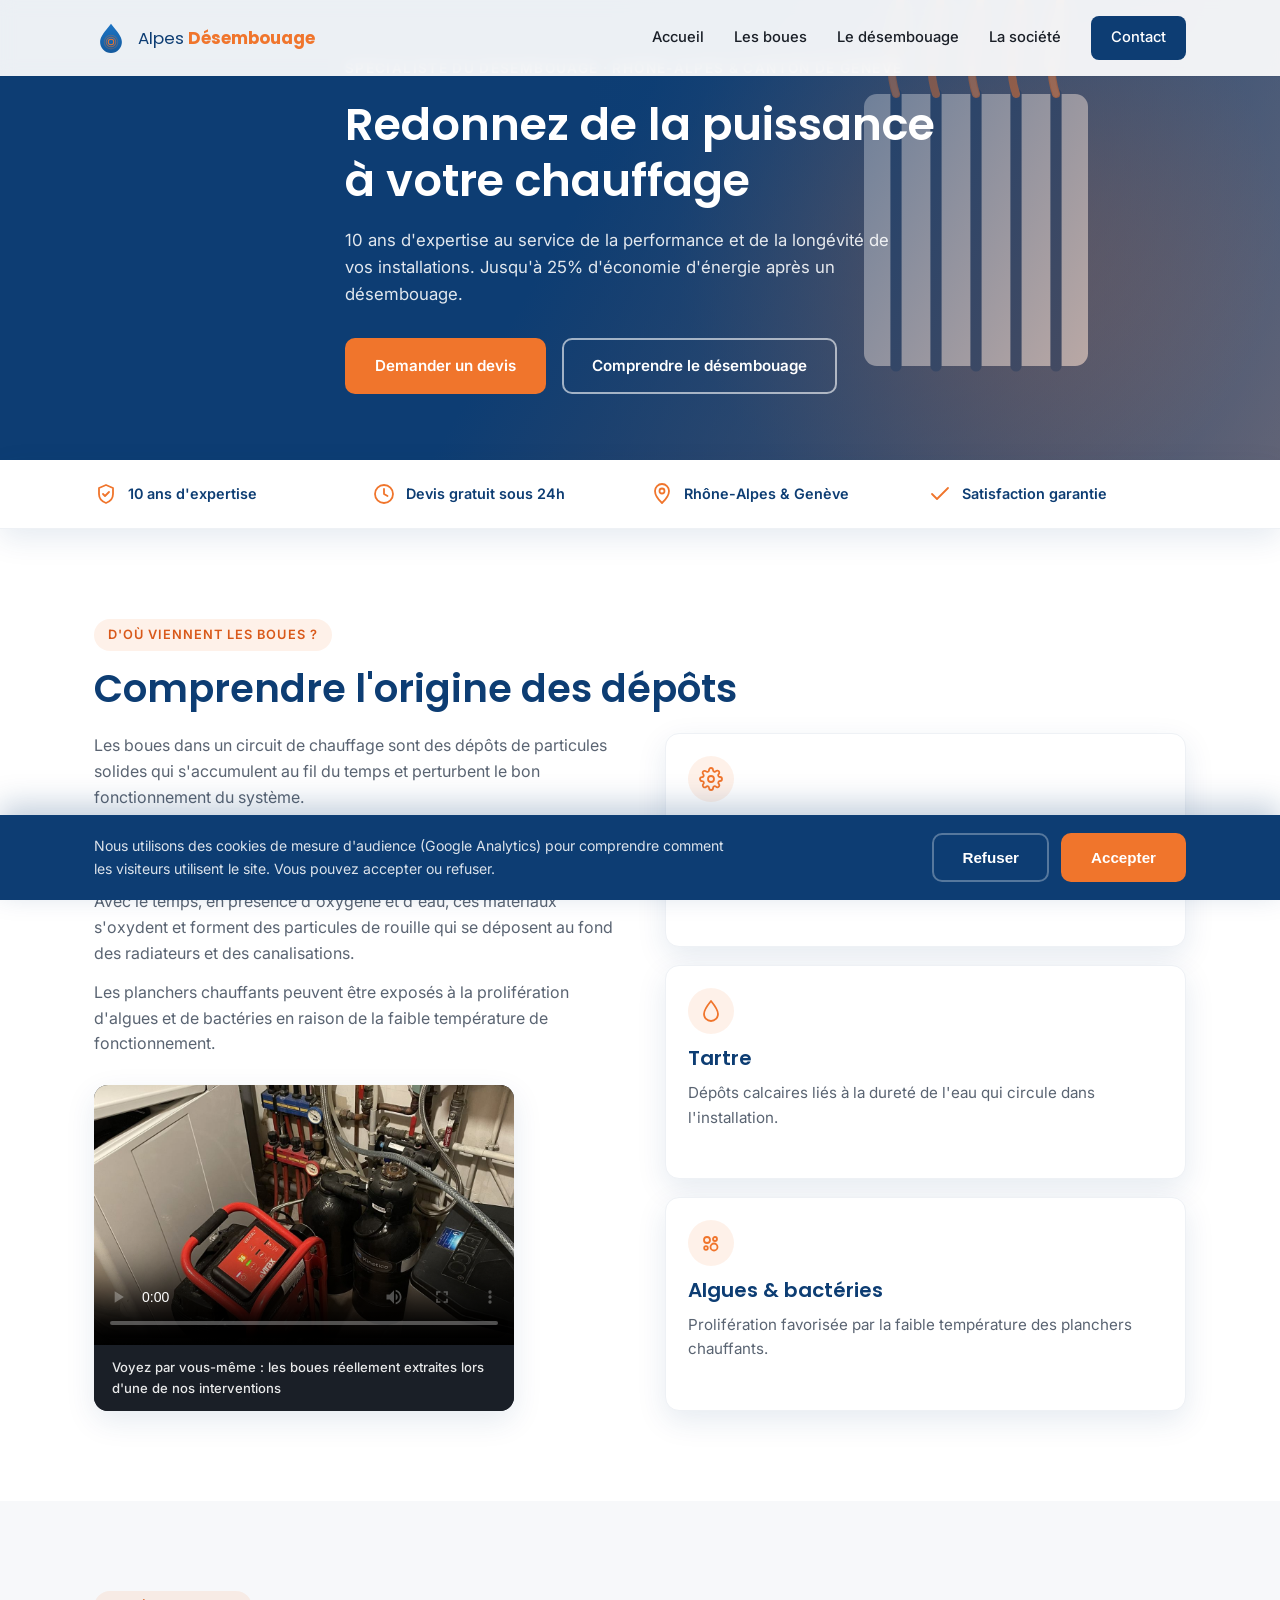
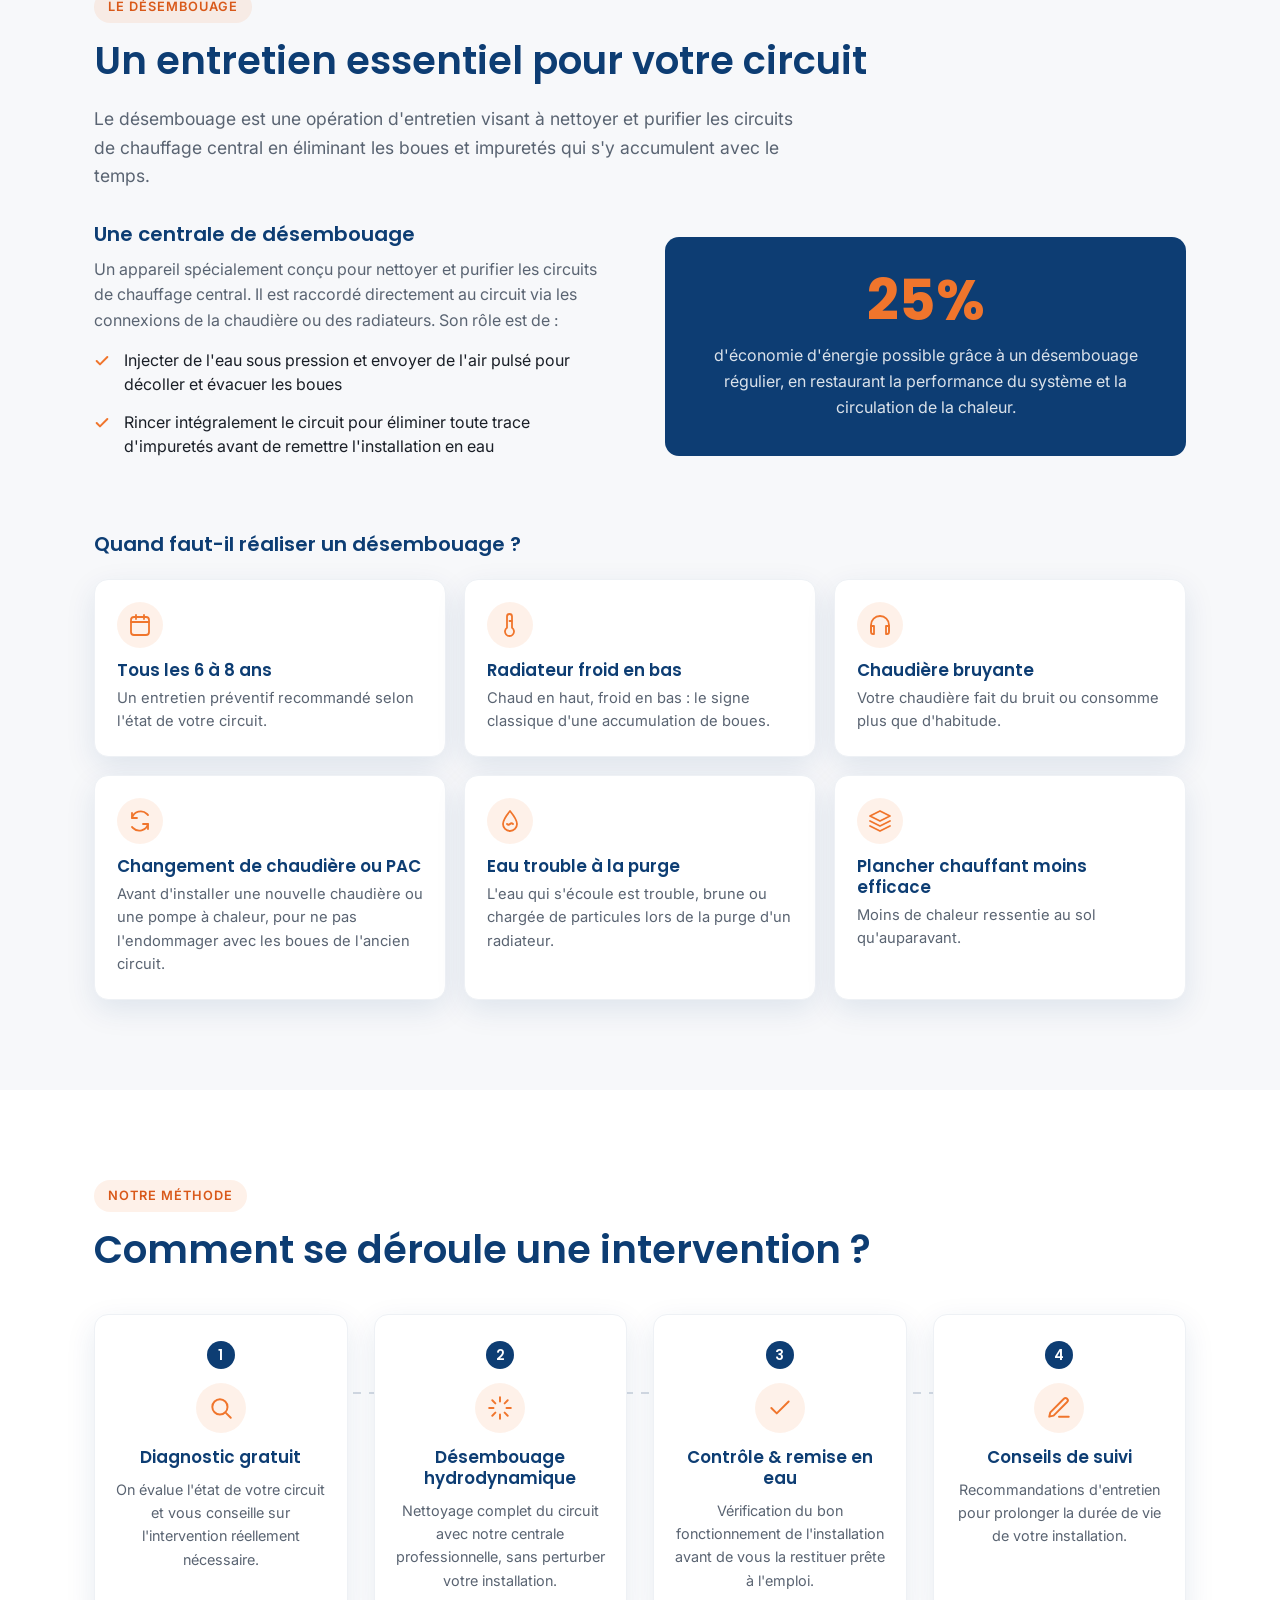
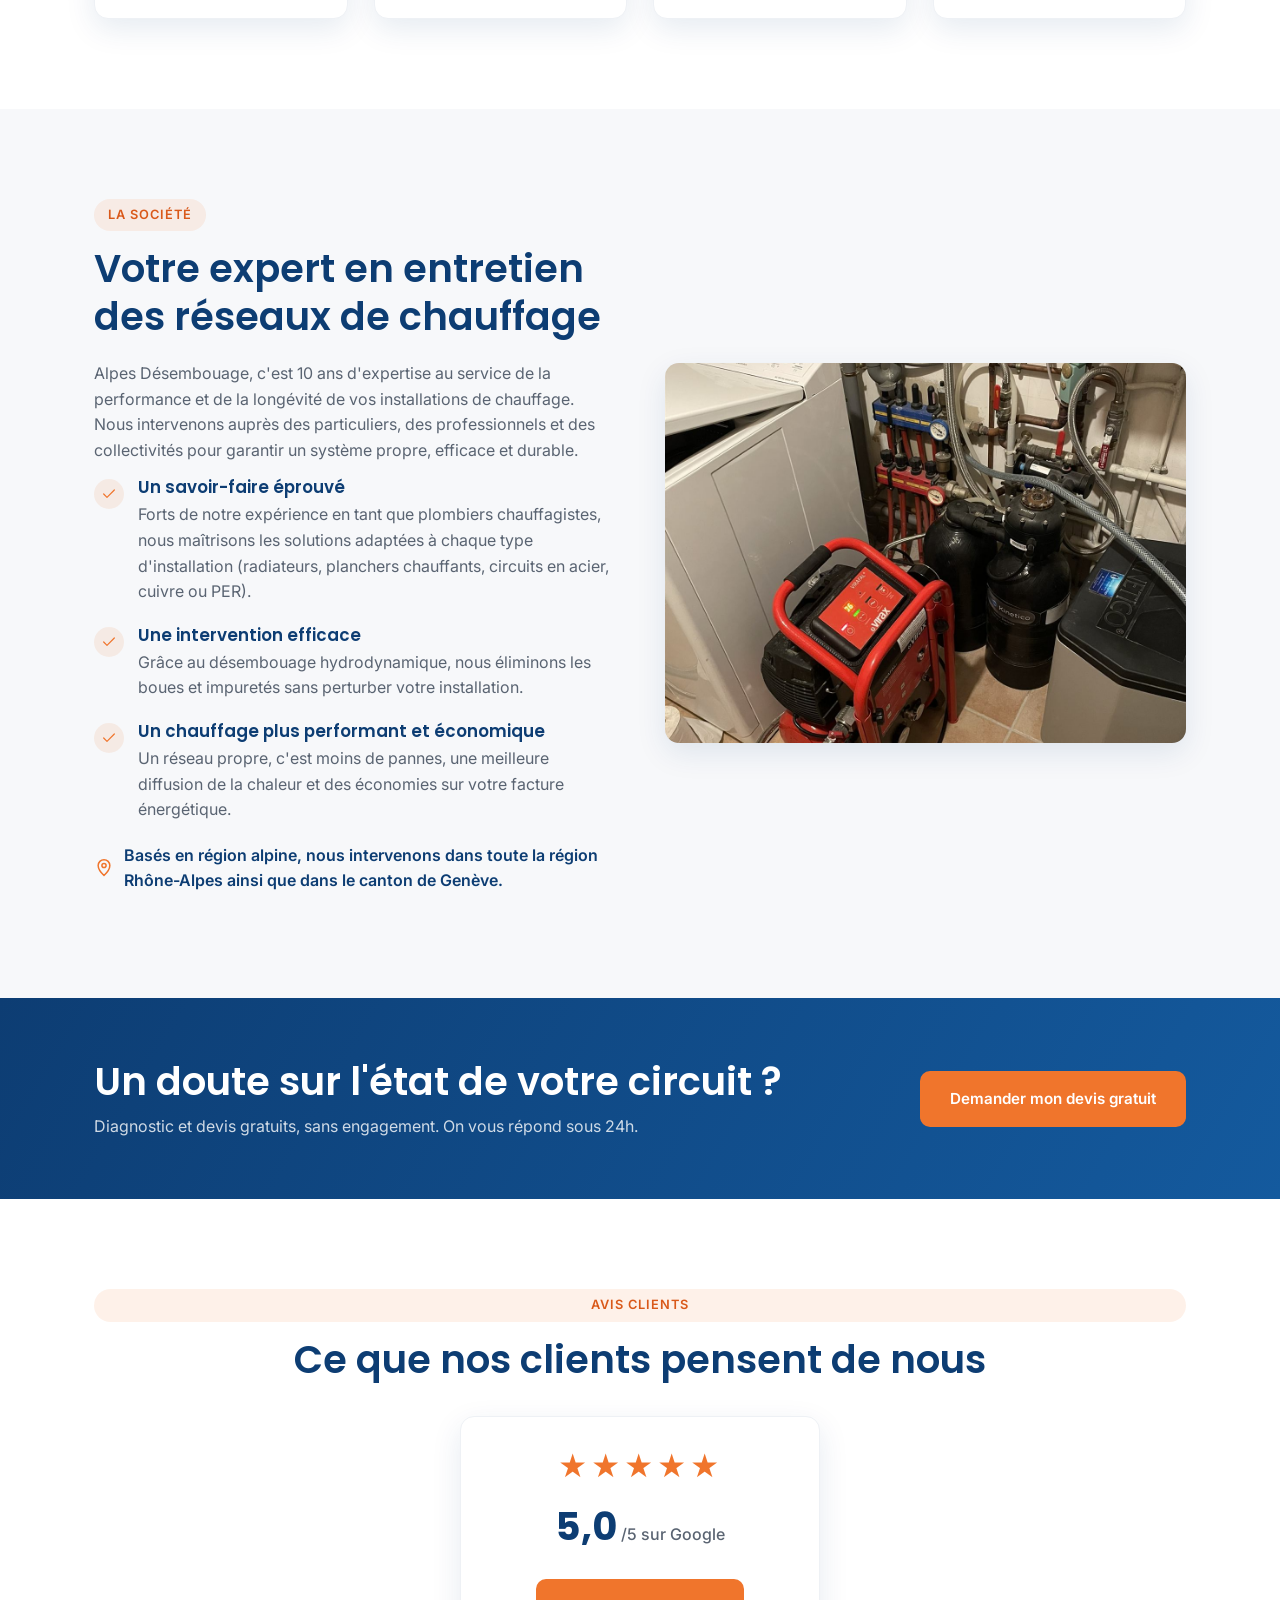
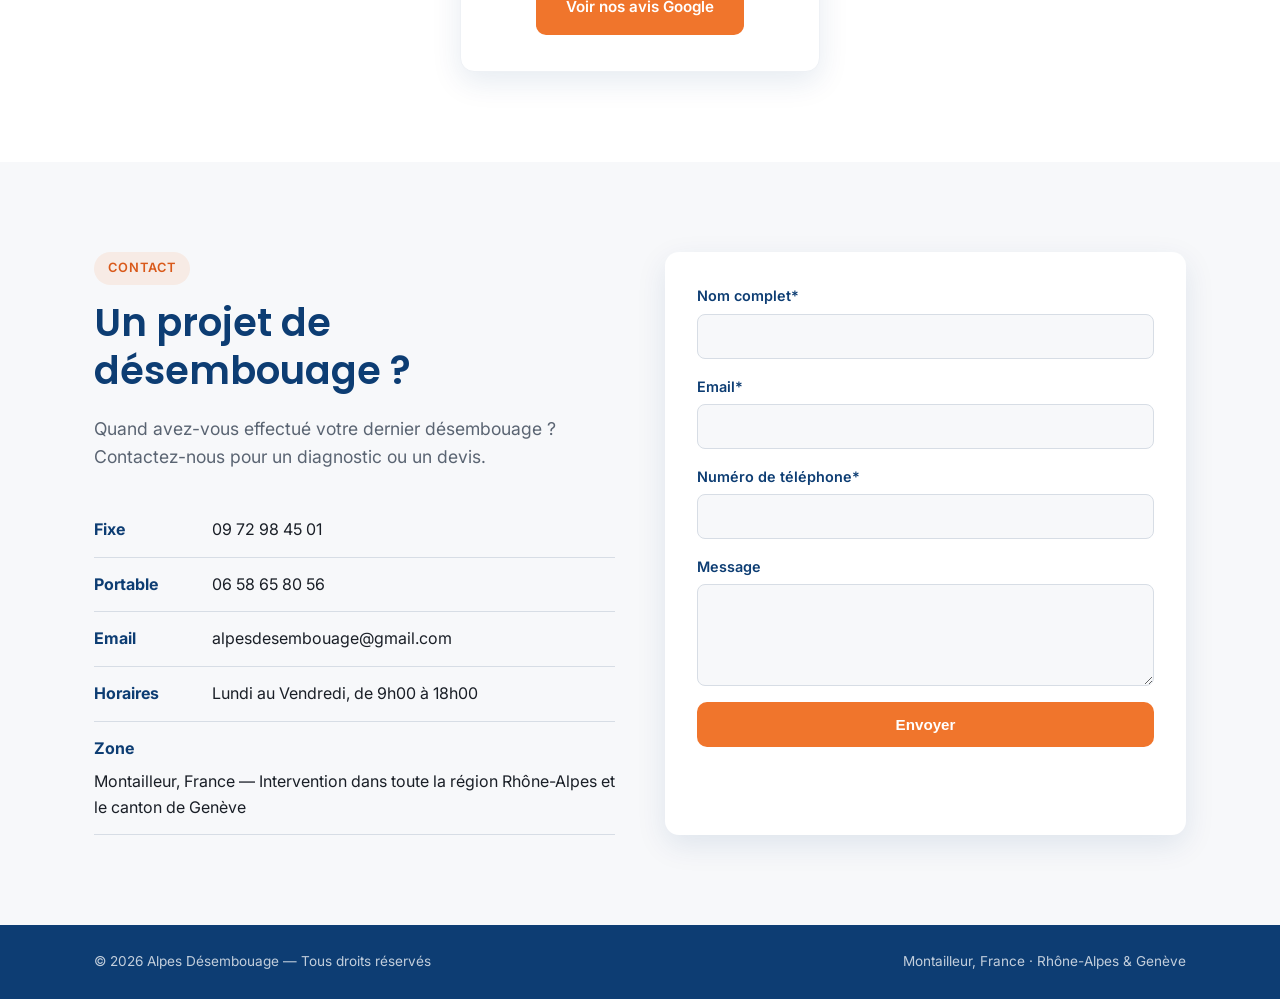
==== commit 566d5720: "Ajoute la section avis Google (5,0 étoiles, lien vers la fiche)" ====
--- a/index.html
+++ b/index.html
@@ -382,6 +382,19 @@
       </div>
     </section>
 
+    <!-- AVIS GOOGLE -->
+    <section class="section" id="avis">
+      <div class="container reviews-wrap">
+        <span class="tag">Avis clients</span>
+        <h2>Ce que nos clients pensent de nous</h2>
+        <div class="reviews-card">
+          <div class="reviews-stars" aria-hidden="true">★★★★★</div>
+          <p class="reviews-score">5,0<span>/5 sur Google</span></p>
+          <a href="https://maps.app.goo.gl/sVYWGCqHb2V59HXk9" target="_blank" rel="noopener" class="btn btn-primary">Voir nos avis Google</a>
+        </div>
+      </div>
+    </section>
+
     <!-- CONTACT -->
     <section class="section section-alt" id="contact">
       <div class="container grid-2">
--- a/css/style.css
+++ b/css/style.css
@@ -473,6 +473,40 @@
 .cta-banner h2 { color: var(--white); margin-bottom: 8px; }
 .cta-banner p { color: rgba(255,255,255,0.8); margin-bottom: 0; }
 
+/* Avis Google */
+.reviews-wrap { text-align: center; }
+.reviews-wrap .tag, .reviews-wrap h2 { display: block; }
+.reviews-card {
+  max-width: 360px;
+  margin: 32px auto 0;
+  background: var(--white);
+  border: 1px solid var(--gray-100);
+  border-radius: var(--radius);
+  box-shadow: var(--shadow);
+  padding: 36px 30px;
+}
+.reviews-stars {
+  color: var(--orange-500);
+  font-size: 1.8rem;
+  letter-spacing: 4px;
+  line-height: 1;
+  margin-bottom: 14px;
+}
+.reviews-score {
+  font-family: var(--font-head);
+  font-weight: 700;
+  font-size: 2.4rem;
+  color: var(--blue-900);
+  margin-bottom: 22px;
+}
+.reviews-score span {
+  font-family: var(--font-body);
+  font-weight: 500;
+  font-size: 1rem;
+  color: var(--gray-600);
+  margin-left: 4px;
+}
+
 .contact-list li {
   padding: 14px 0;
   border-bottom: 1px solid var(--gray-300);
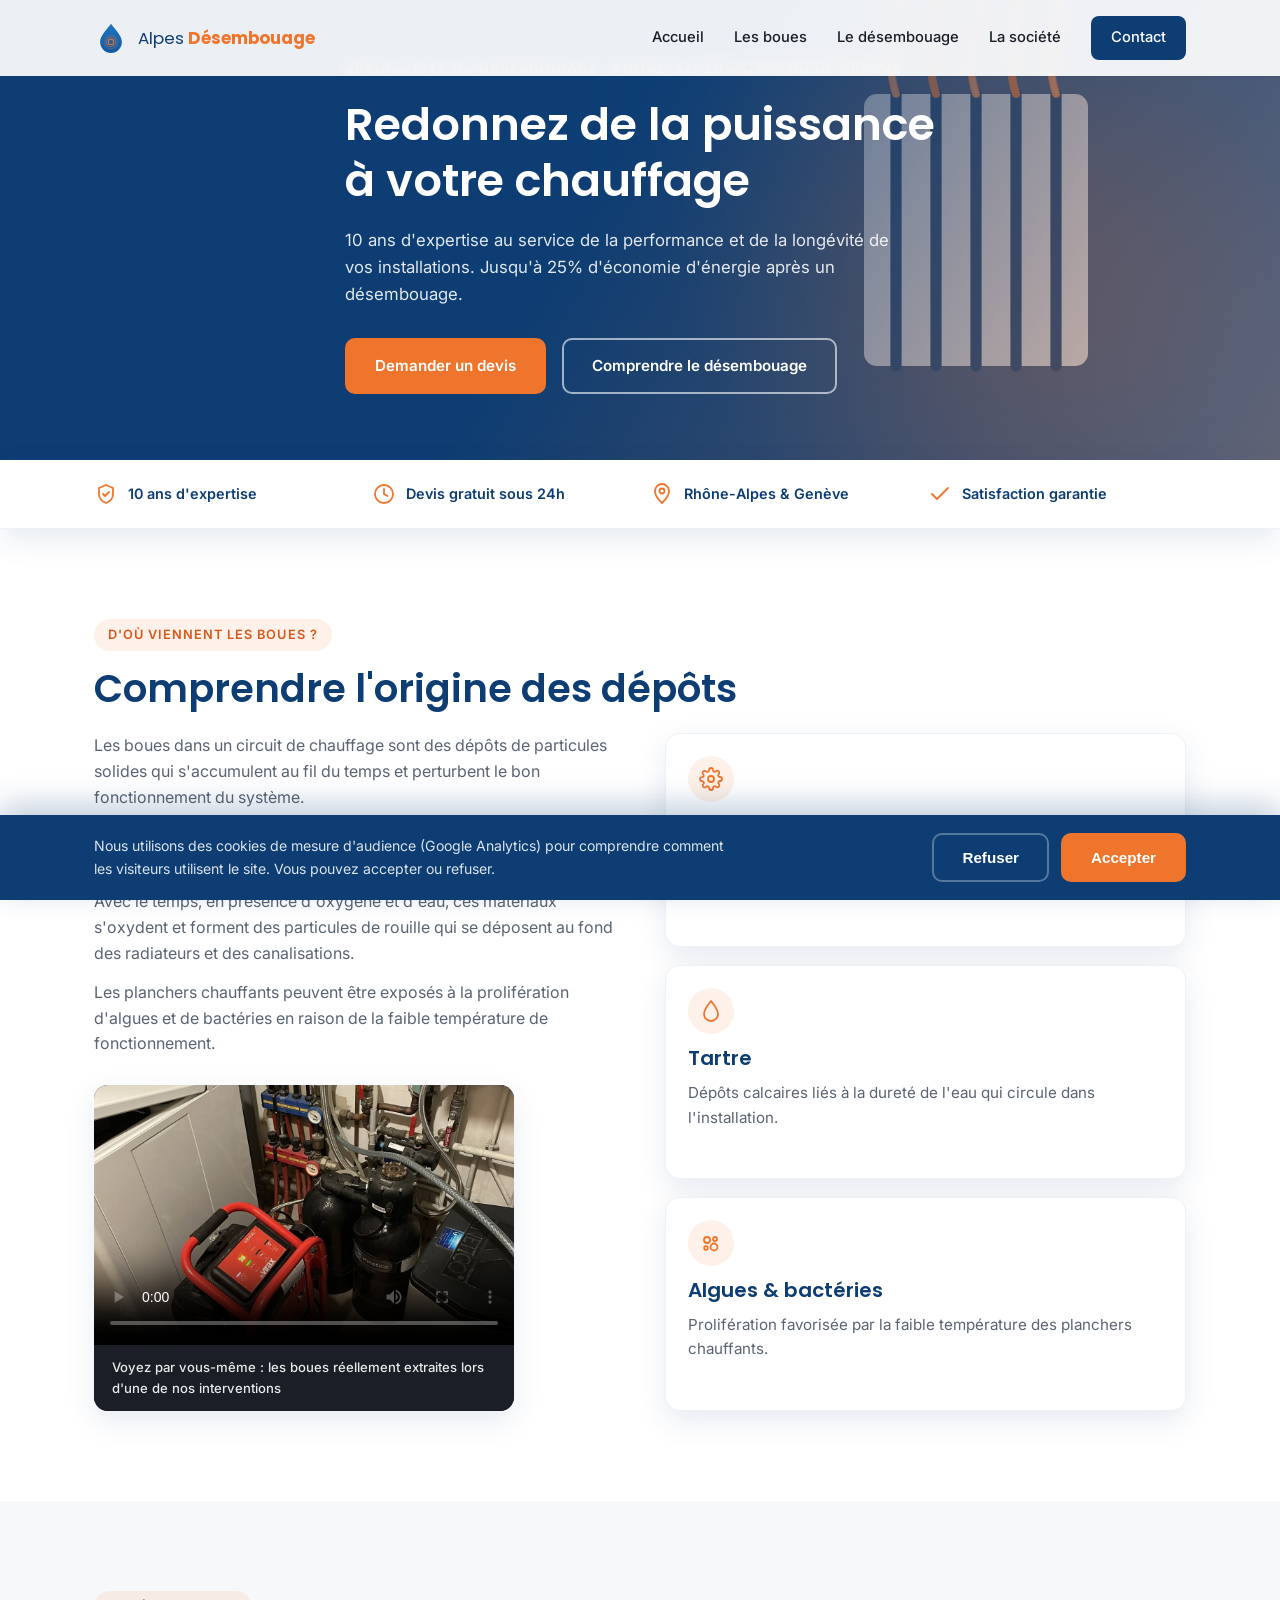
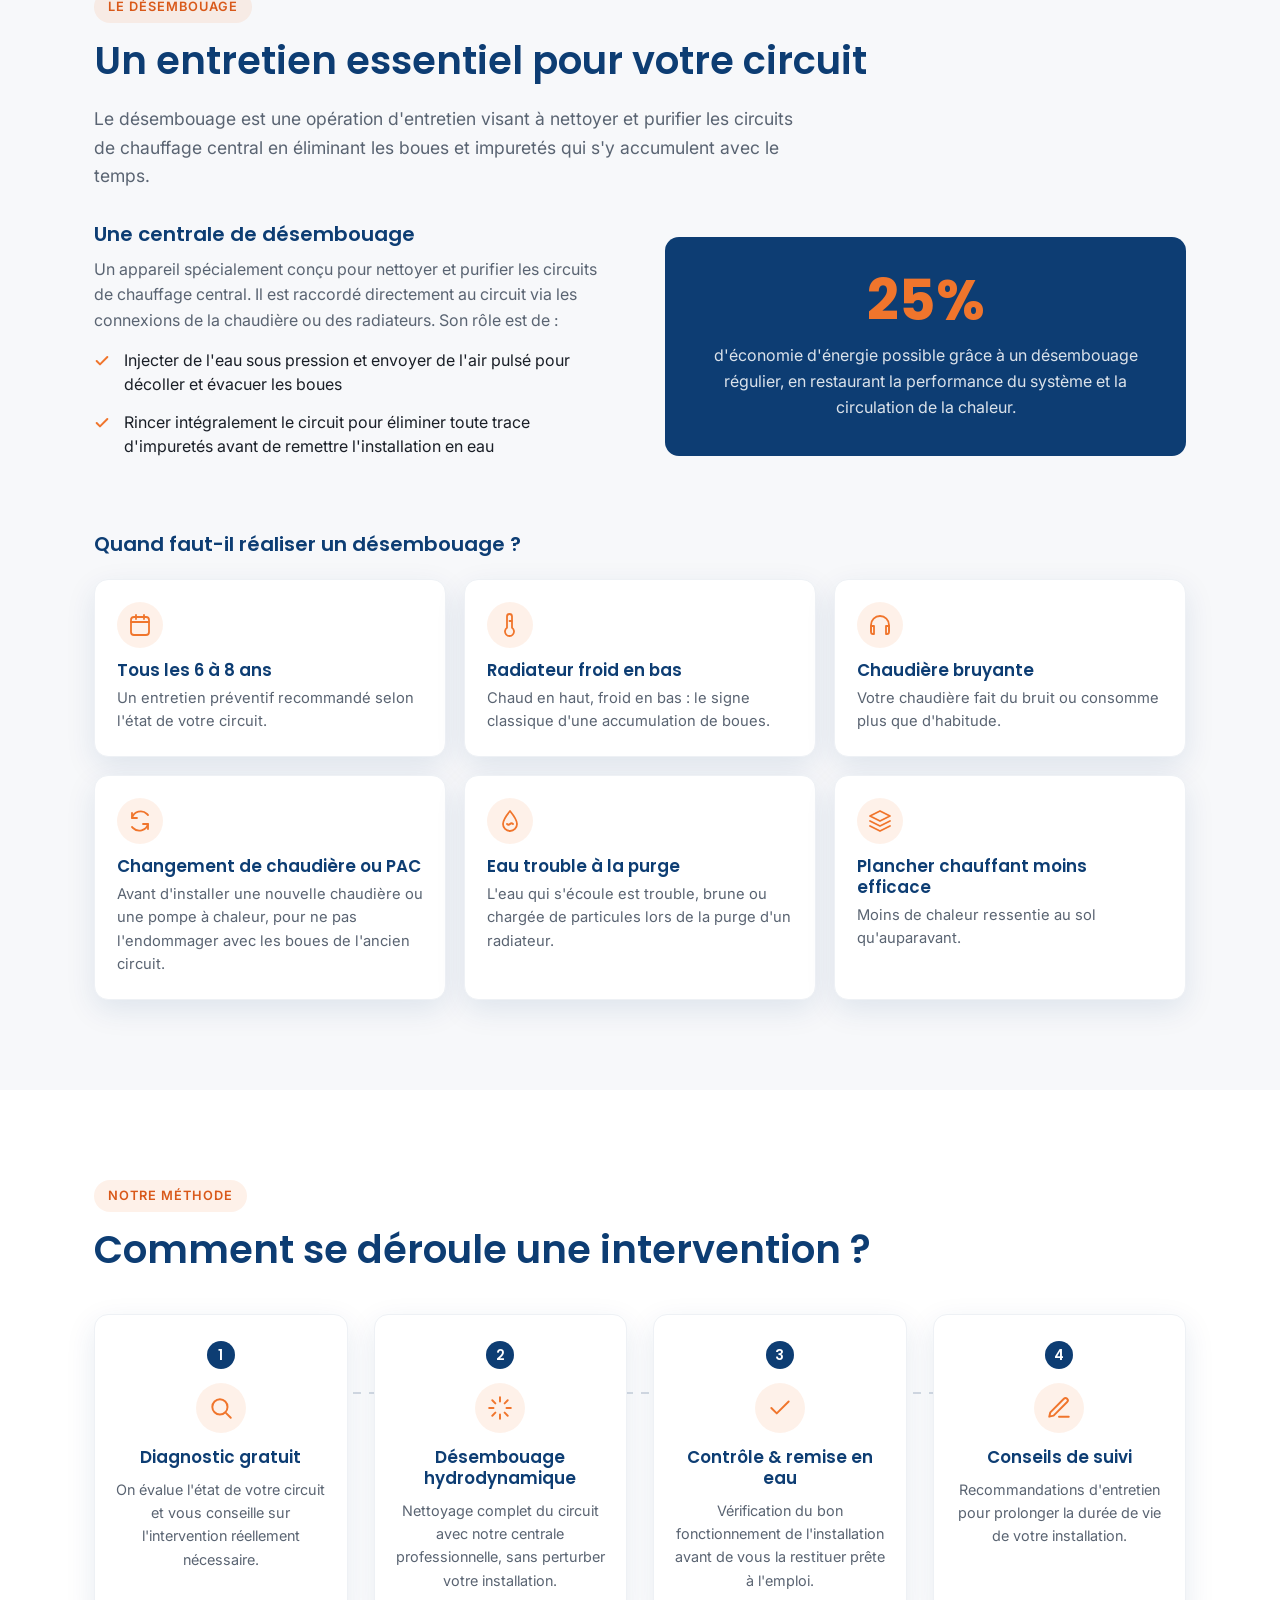
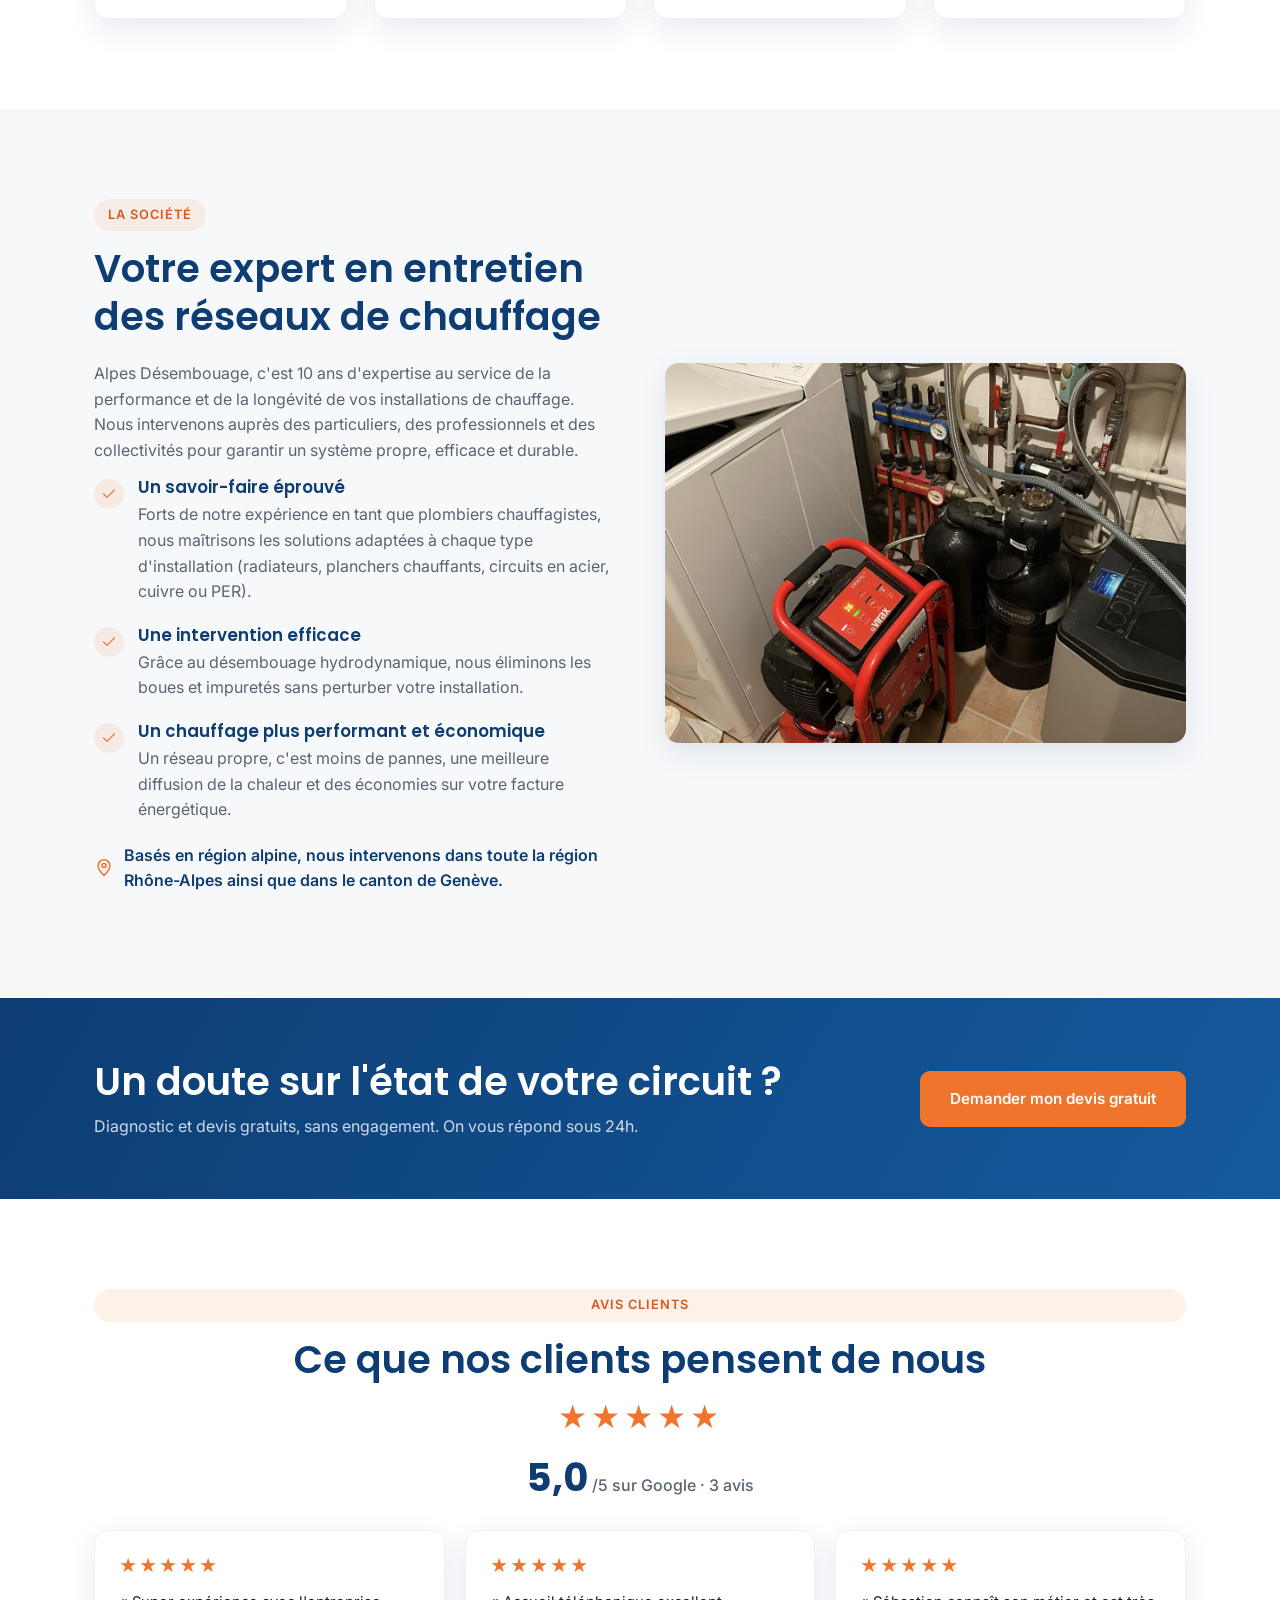
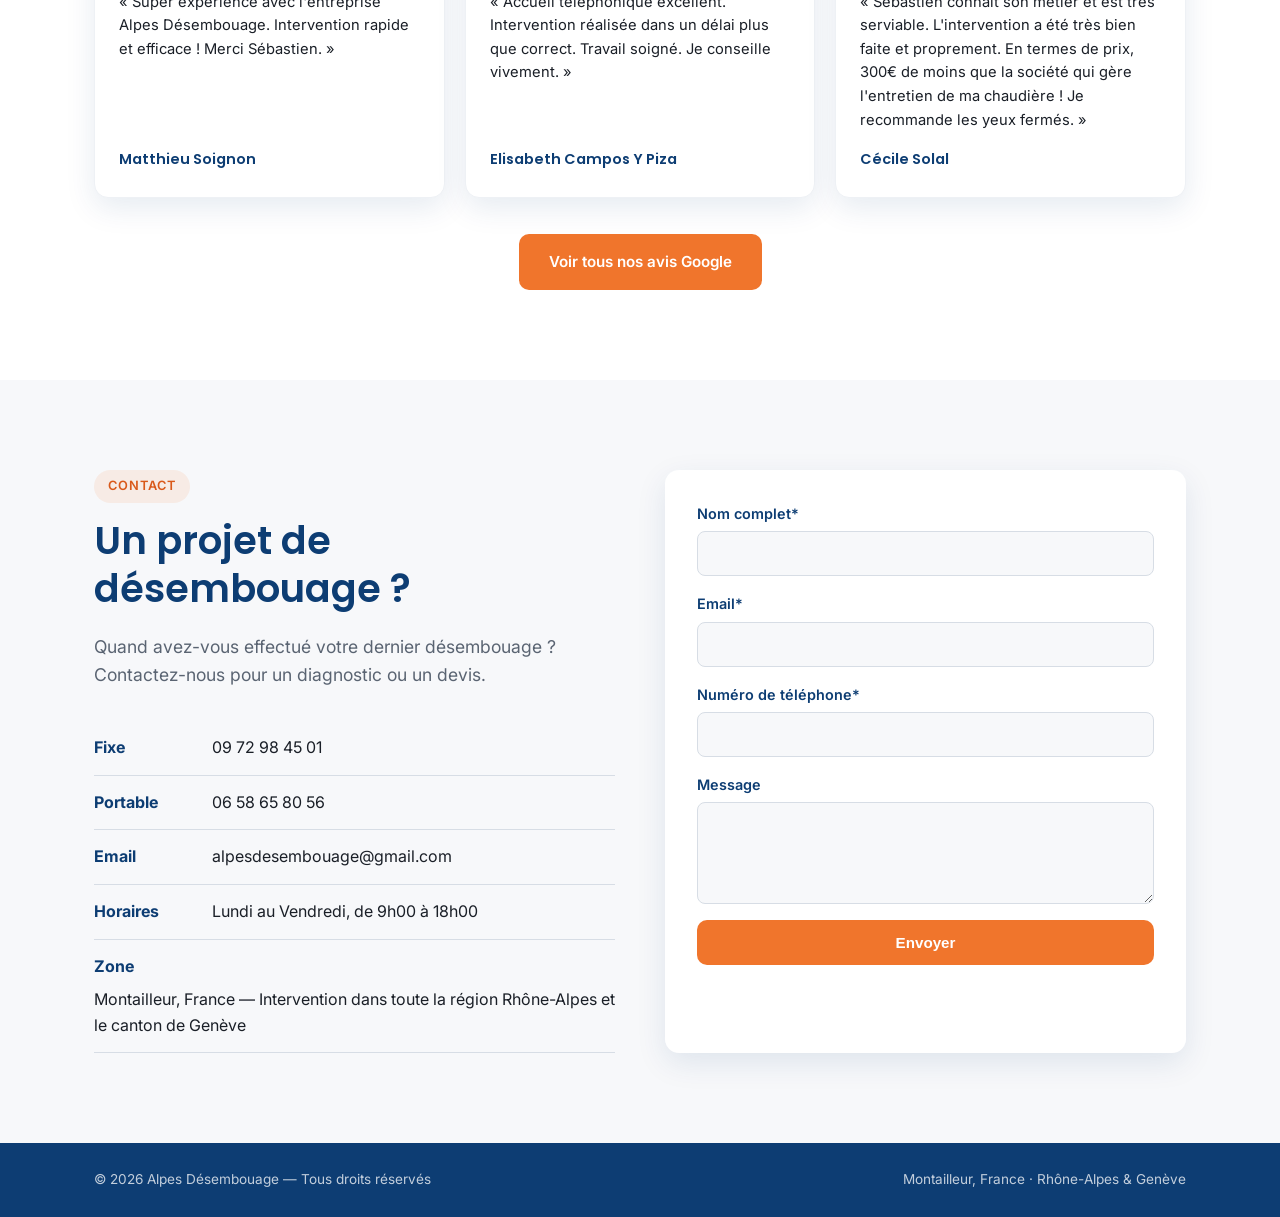
==== commit 59a36f38: "Ajoute 3 vrais témoignages clients issus des avis Google" ====
--- a/index.html
+++ b/index.html
@@ -387,11 +387,30 @@
       <div class="container reviews-wrap">
         <span class="tag">Avis clients</span>
         <h2>Ce que nos clients pensent de nous</h2>
-        <div class="reviews-card">
+        <div class="reviews-summary">
           <div class="reviews-stars" aria-hidden="true">★★★★★</div>
-          <p class="reviews-score">5,0<span>/5 sur Google</span></p>
-          <a href="https://maps.app.goo.gl/sVYWGCqHb2V59HXk9" target="_blank" rel="noopener" class="btn btn-primary">Voir nos avis Google</a>
-        </div>
+          <p class="reviews-score">5,0<span>/5 sur Google · 3 avis</span></p>
+        </div>
+
+        <div class="testimonial-grid">
+          <div class="testimonial-card">
+            <div class="reviews-stars small" aria-hidden="true">★★★★★</div>
+            <p class="testimonial-text">« Super expérience avec l'entreprise Alpes Désembouage. Intervention rapide et efficace ! Merci Sébastien. »</p>
+            <p class="testimonial-author">Matthieu Soignon</p>
+          </div>
+          <div class="testimonial-card">
+            <div class="reviews-stars small" aria-hidden="true">★★★★★</div>
+            <p class="testimonial-text">« Accueil téléphonique excellent. Intervention réalisée dans un délai plus que correct. Travail soigné. Je conseille vivement. »</p>
+            <p class="testimonial-author">Elisabeth Campos Y Piza</p>
+          </div>
+          <div class="testimonial-card">
+            <div class="reviews-stars small" aria-hidden="true">★★★★★</div>
+            <p class="testimonial-text">« Sébastien connaît son métier et est très serviable. L'intervention a été très bien faite et proprement. En termes de prix, 300€ de moins que la société qui gère l'entretien de ma chaudière ! Je recommande les yeux fermés. »</p>
+            <p class="testimonial-author">Cécile Solal</p>
+          </div>
+        </div>
+
+        <a href="https://maps.app.goo.gl/sVYWGCqHb2V59HXk9" target="_blank" rel="noopener" class="btn btn-primary">Voir tous nos avis Google</a>
       </div>
     </section>
 
--- a/css/style.css
+++ b/css/style.css
@@ -476,15 +476,7 @@
 /* Avis Google */
 .reviews-wrap { text-align: center; }
 .reviews-wrap .tag, .reviews-wrap h2 { display: block; }
-.reviews-card {
-  max-width: 360px;
-  margin: 32px auto 0;
-  background: var(--white);
-  border: 1px solid var(--gray-100);
-  border-radius: var(--radius);
-  box-shadow: var(--shadow);
-  padding: 36px 30px;
-}
+.reviews-summary { margin-bottom: 8px; }
 .reviews-stars {
   color: var(--orange-500);
   font-size: 1.8rem;
@@ -492,6 +484,7 @@
   line-height: 1;
   margin-bottom: 14px;
 }
+.reviews-stars.small { font-size: 1.1rem; letter-spacing: 2px; margin-bottom: 16px; }
 .reviews-score {
   font-family: var(--font-head);
   font-weight: 700;
@@ -505,6 +498,37 @@
   font-size: 1rem;
   color: var(--gray-600);
   margin-left: 4px;
+}
+
+.testimonial-grid {
+  display: grid;
+  grid-template-columns: repeat(3, 1fr);
+  gap: 20px;
+  margin: 8px 0 36px;
+  text-align: left;
+}
+.testimonial-card {
+  background: var(--white);
+  border: 1px solid var(--gray-100);
+  border-radius: var(--radius);
+  box-shadow: var(--shadow);
+  padding: 26px 24px;
+  display: flex;
+  flex-direction: column;
+}
+.testimonial-text {
+  font-size: 0.92rem;
+  color: var(--gray-900);
+  line-height: 1.6;
+  margin-bottom: 16px;
+  flex-grow: 1;
+}
+.testimonial-author {
+  font-family: var(--font-head);
+  font-weight: 600;
+  font-size: 0.9rem;
+  color: var(--blue-900);
+  margin-bottom: 0;
 }
 
 .contact-list li {
@@ -603,6 +627,7 @@
   .grid-2 { grid-template-columns: 1fr; }
   .check-list.three-col { grid-template-columns: 1fr; }
   .when-cards { grid-template-columns: 1fr; }
+  .testimonial-grid { grid-template-columns: 1fr; }
   .nav { position: fixed; top: 76px; left: 0; right: 0; background: var(--white); flex-direction: column; padding: 20px 24px; gap: 18px; box-shadow: var(--shadow); transform: translateY(-150%); transition: transform 0.25s ease; }
   .nav.open { transform: translateY(0); }
   .burger { display: flex; }
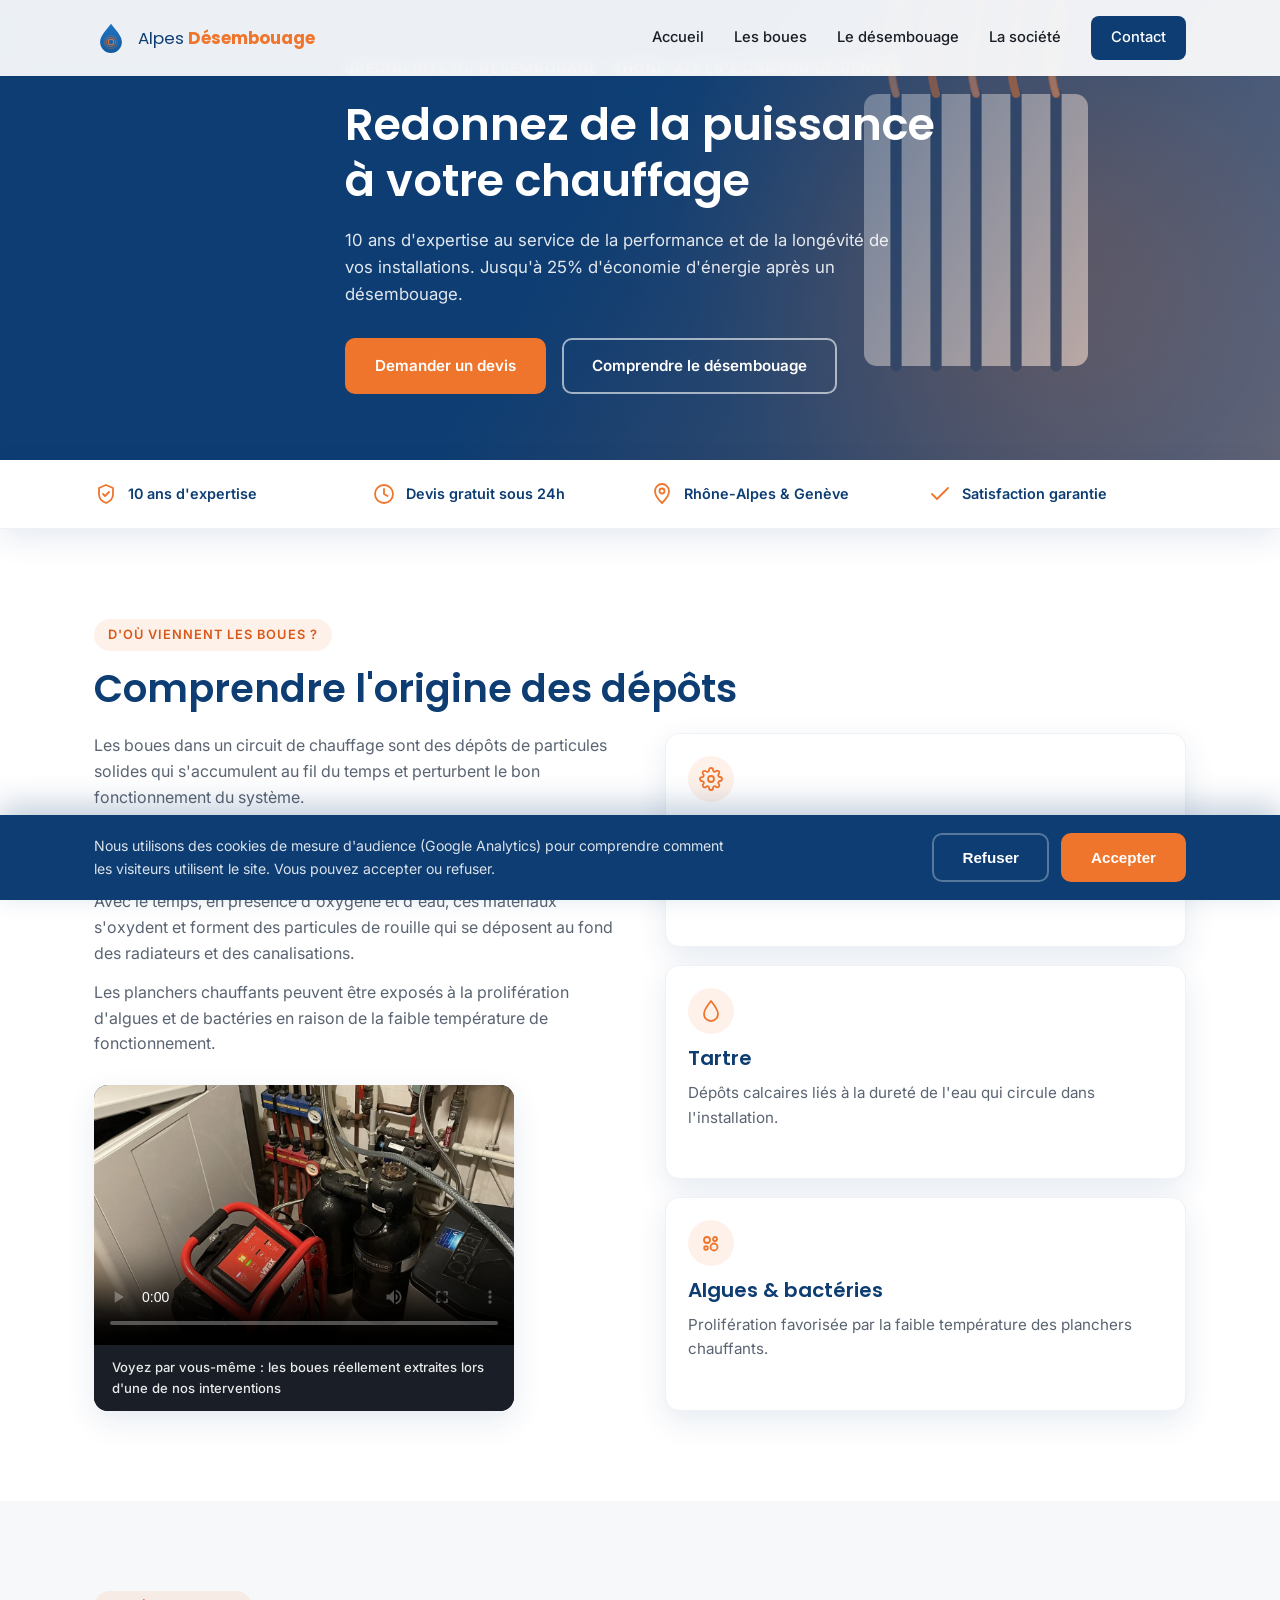
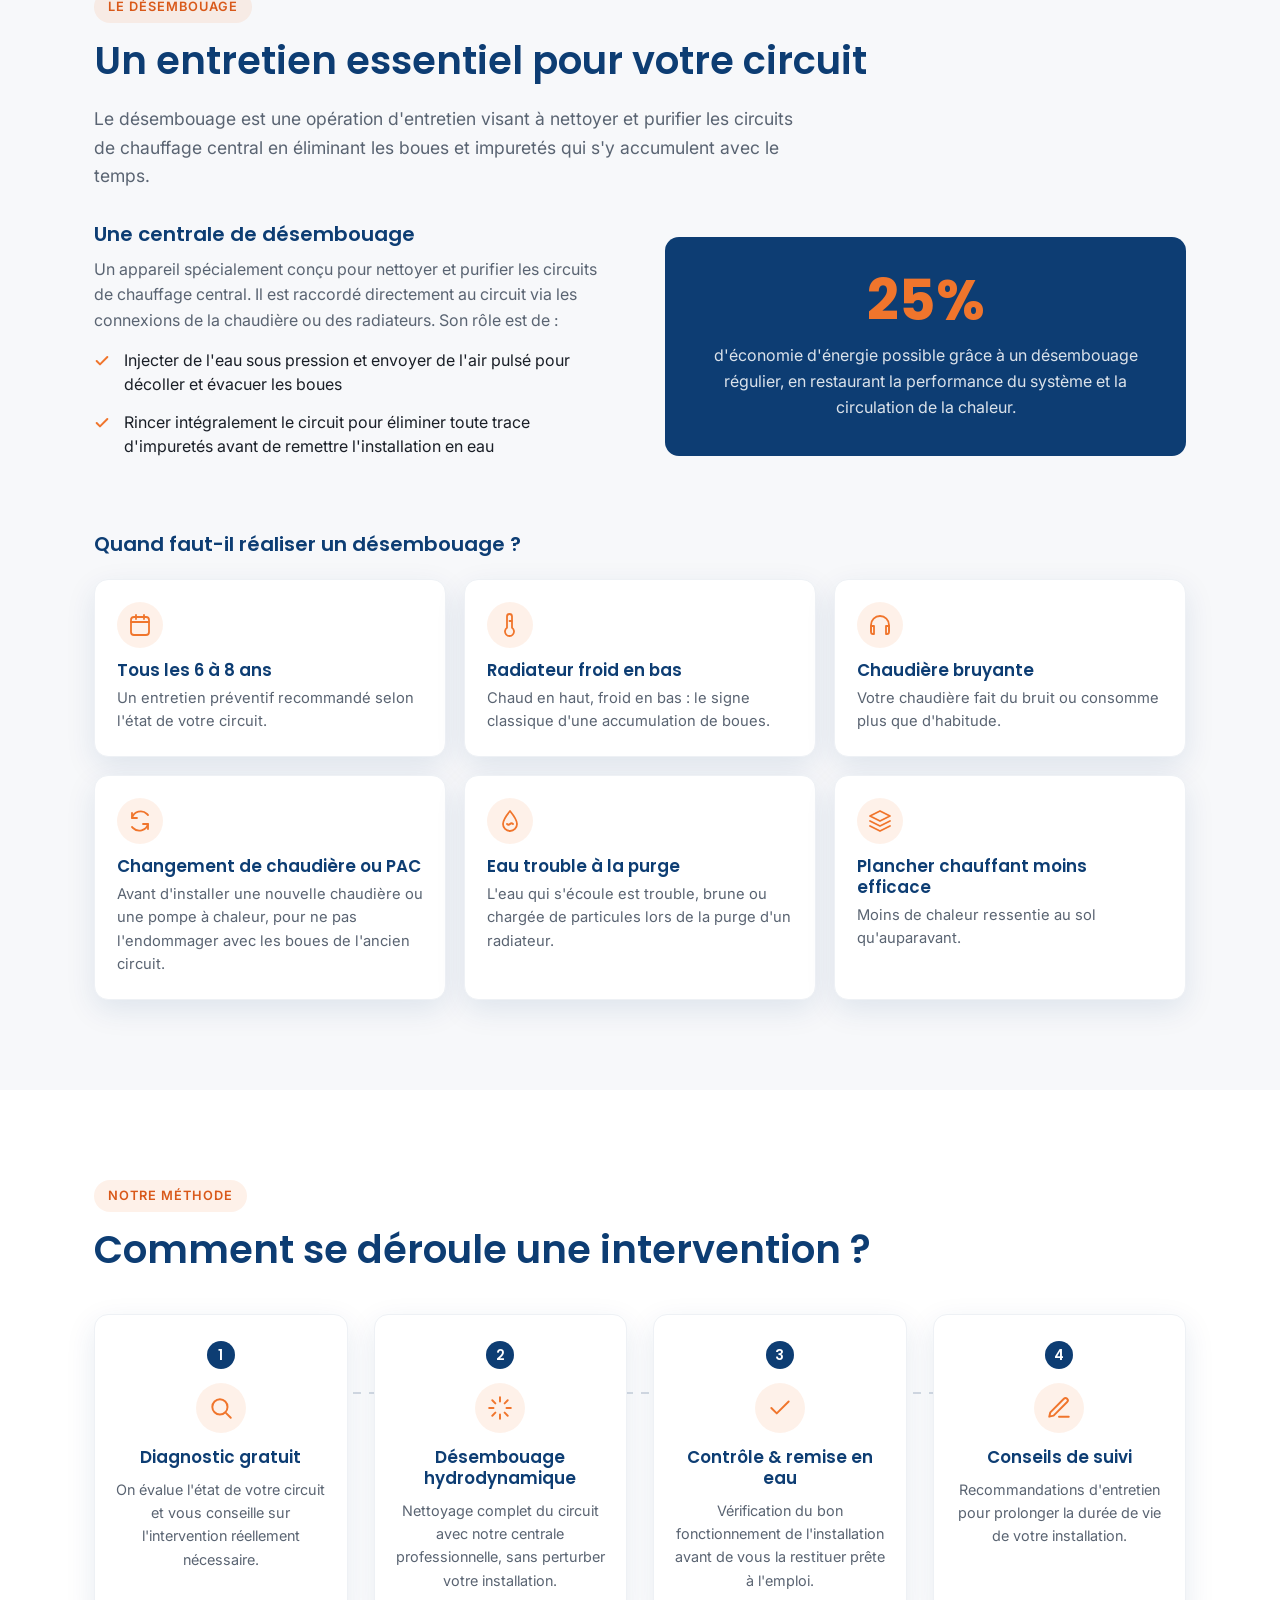
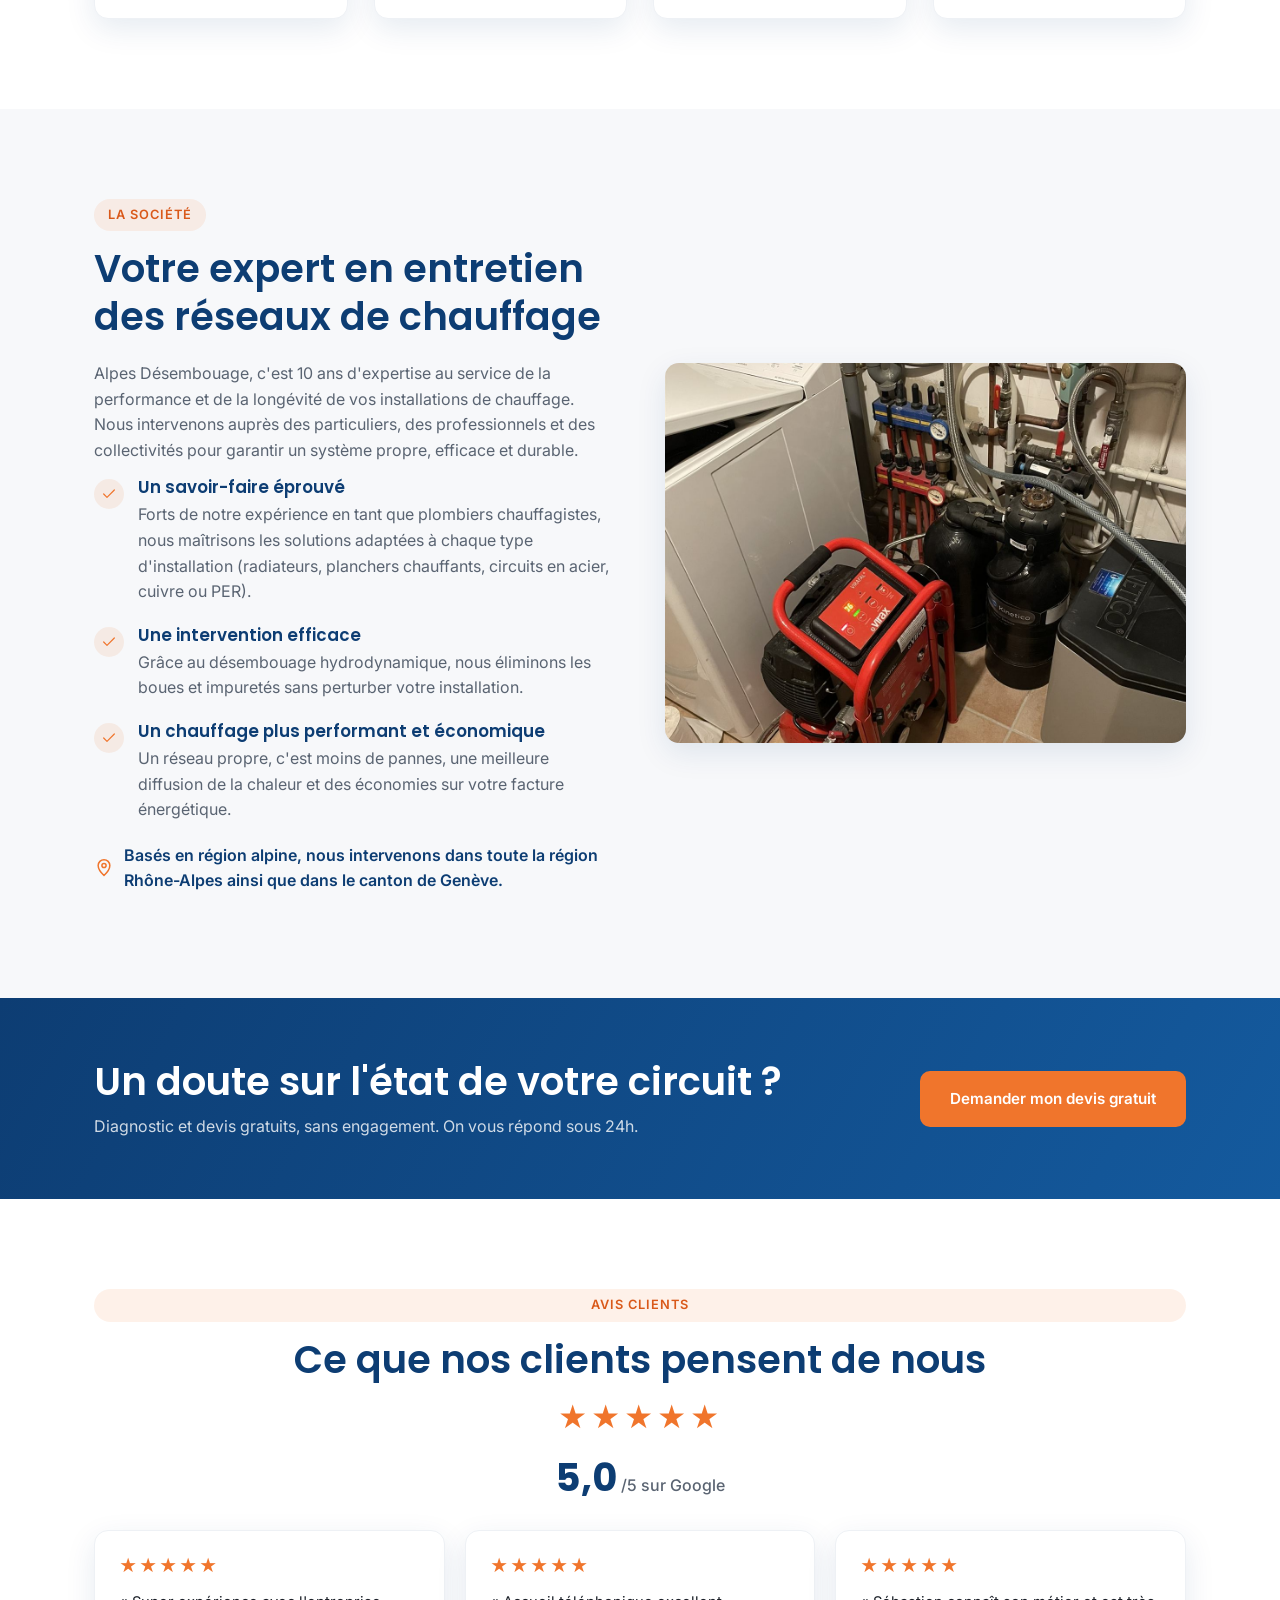
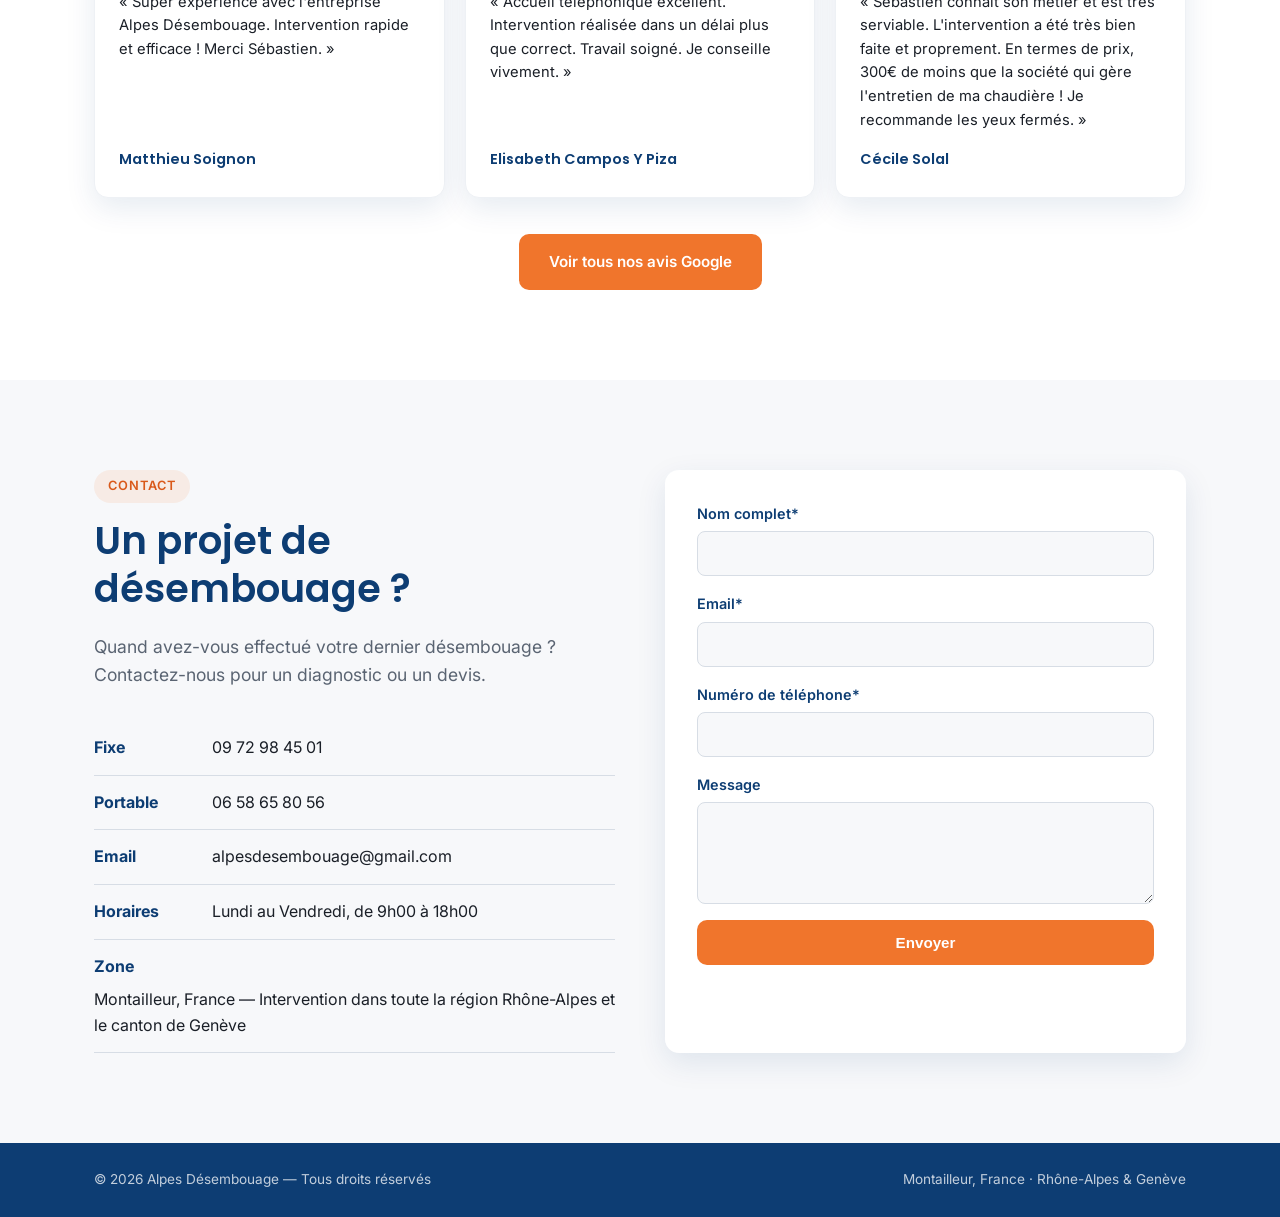
==== commit 2790a962: "Retire le compteur d'avis dans la section avis clients" ====
--- a/index.html
+++ b/index.html
@@ -389,7 +389,7 @@
         <h2>Ce que nos clients pensent de nous</h2>
         <div class="reviews-summary">
           <div class="reviews-stars" aria-hidden="true">★★★★★</div>
-          <p class="reviews-score">5,0<span>/5 sur Google · 3 avis</span></p>
+          <p class="reviews-score">5,0<span>/5 sur Google</span></p>
         </div>
 
         <div class="testimonial-grid">
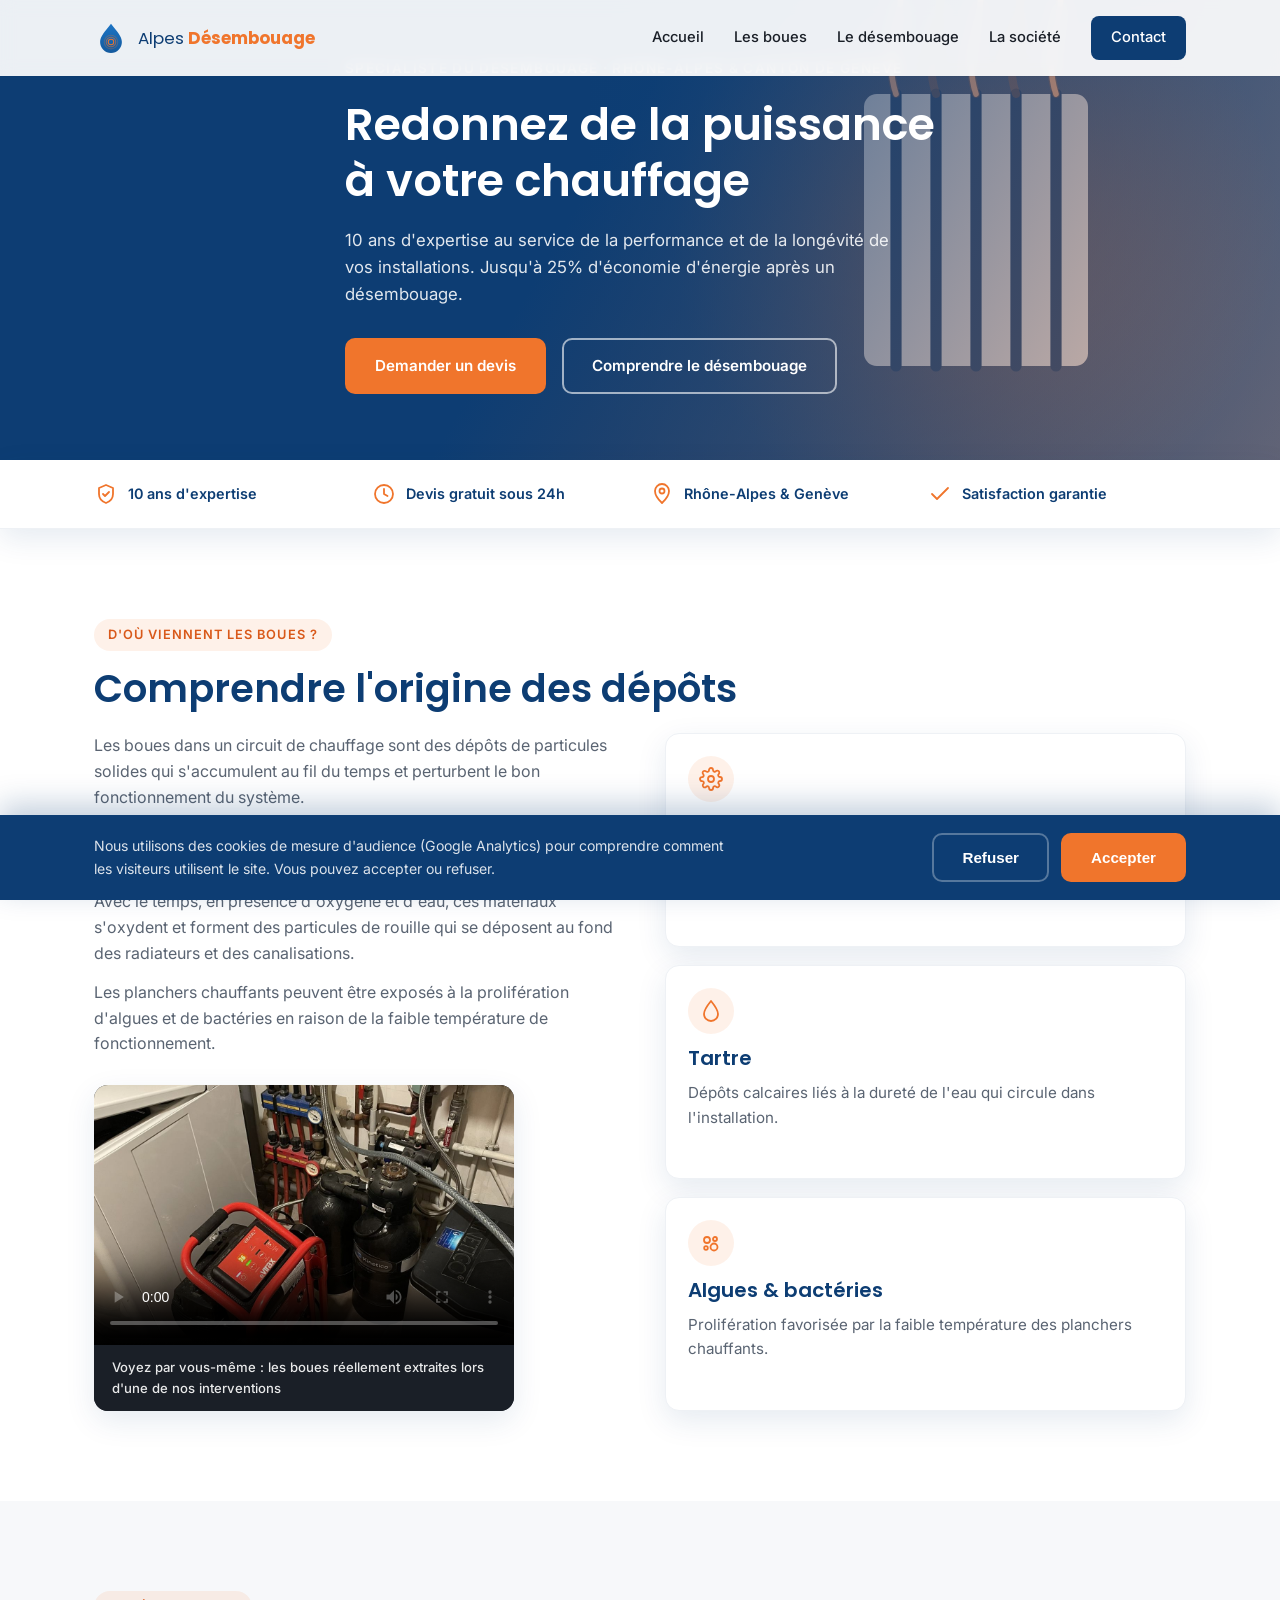
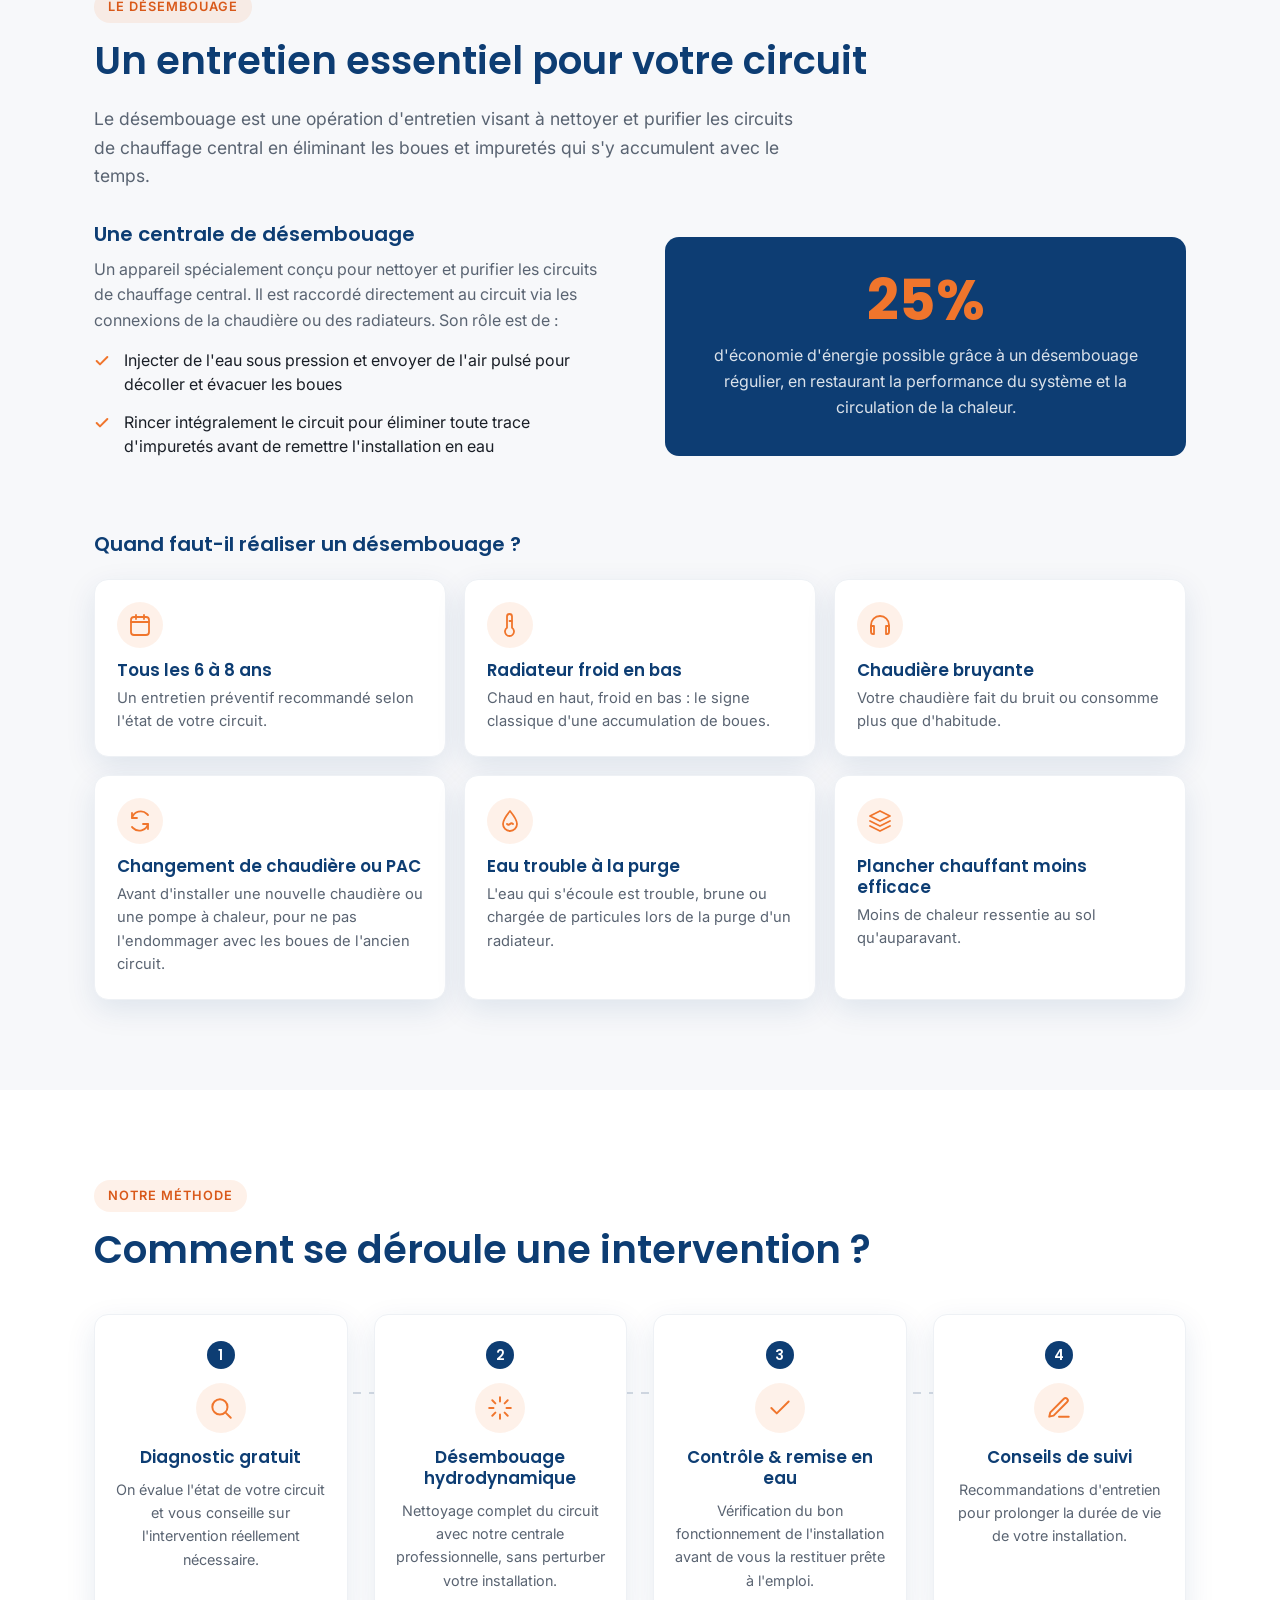
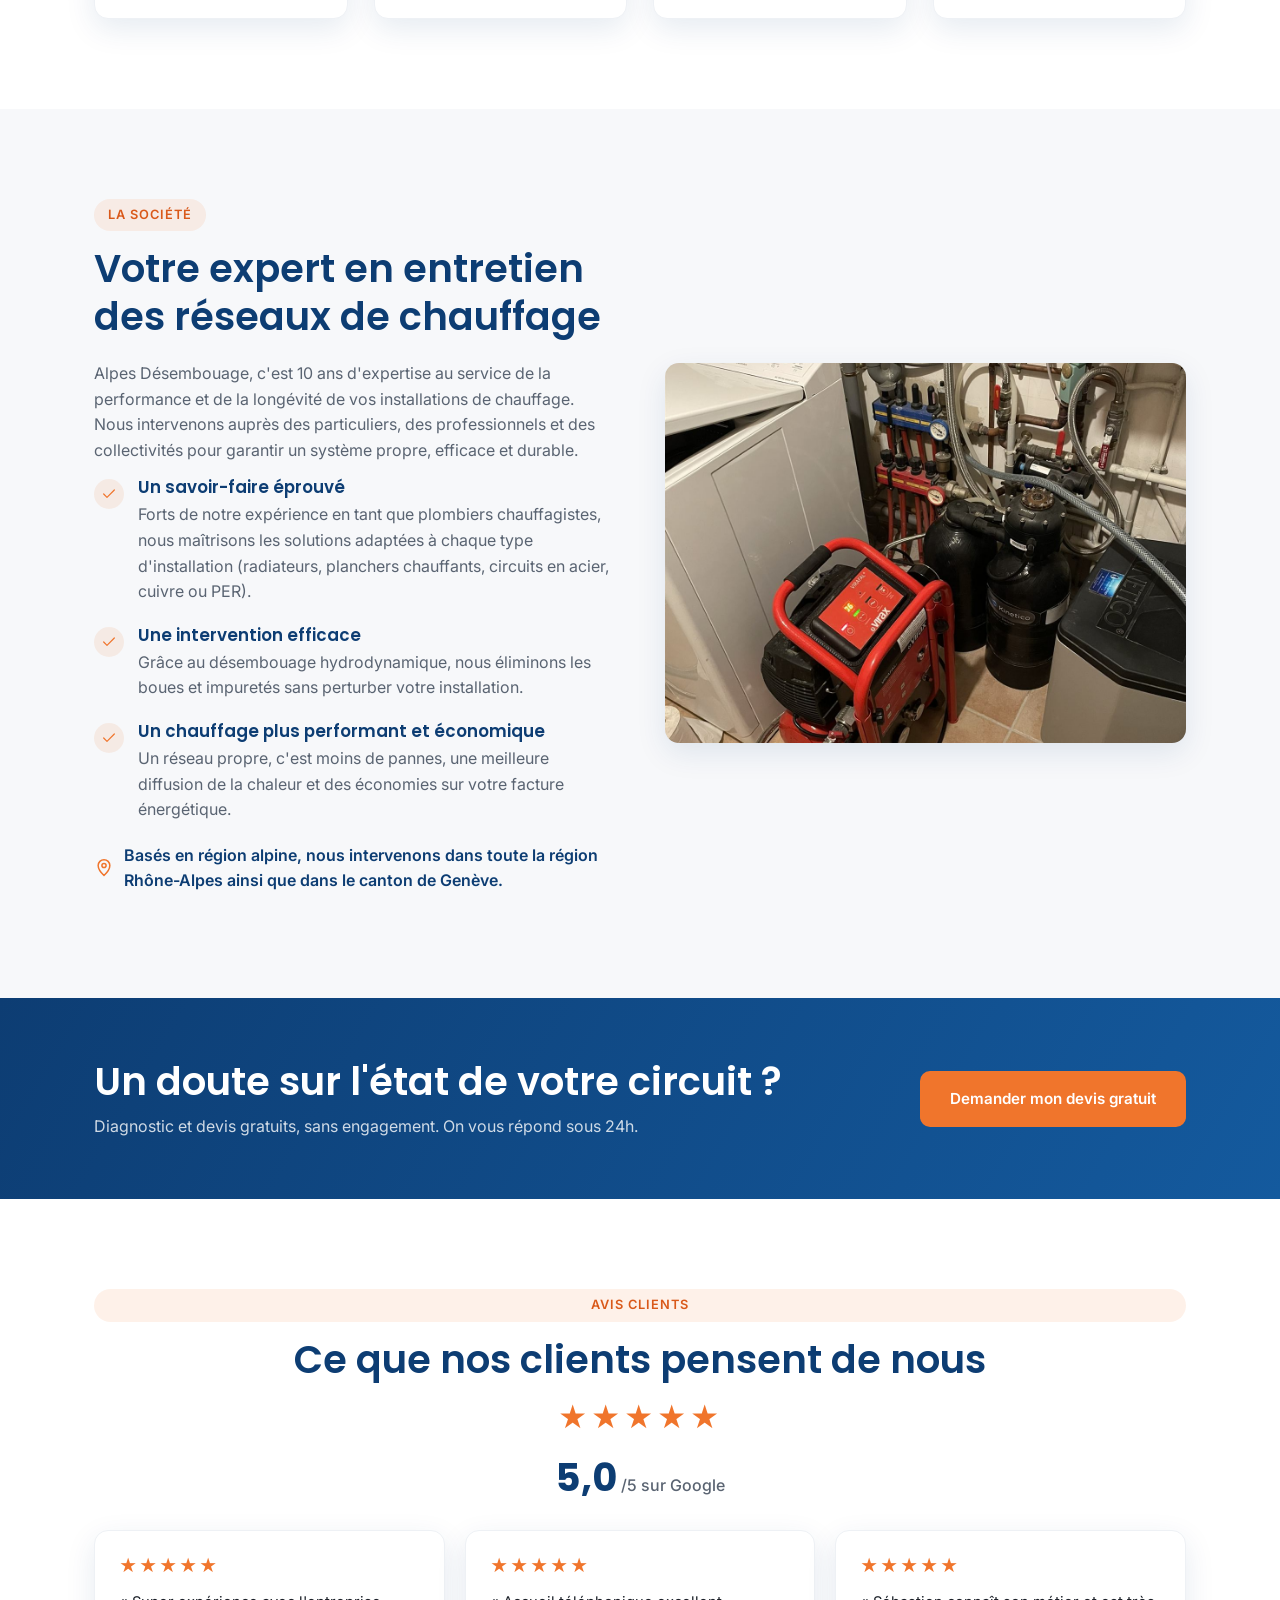
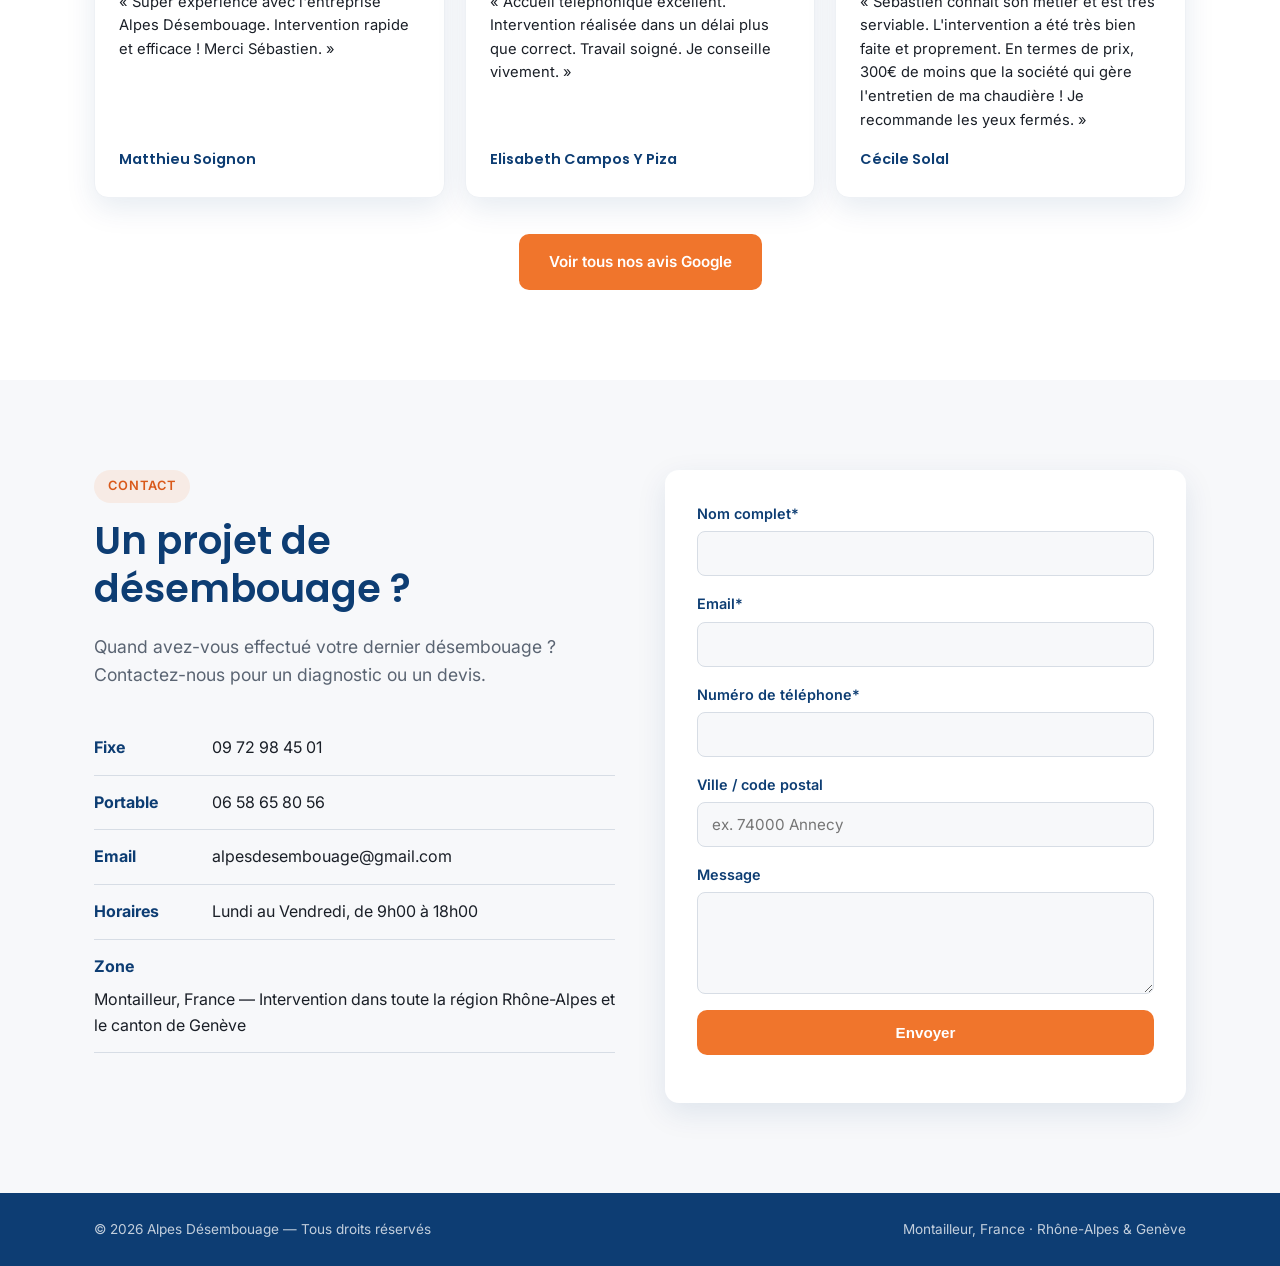
==== commit 87f07a87: "Relie le formulaire de contact du site au CRM (création automatique des prospects) Co-Authored-By: C" ====
--- a/index.html
+++ b/index.html
@@ -445,6 +445,11 @@
             <input type="tel" name="phone" required>
           </label>
           <label>
+            Ville / code postal
+            <input type="text" name="city" placeholder="ex. 74000 Annecy" autocomplete="address-level2">
+          </label>
+          <input type="text" name="_gotcha" class="form-trap" tabindex="-1" autocomplete="off" aria-hidden="true">
+          <label>
             Message
             <textarea name="message" rows="4"></textarea>
           </label>
--- a/css/style.css
+++ b/css/style.css
@@ -642,3 +642,6 @@
   .hero { min-height: 440px; padding: 56px 0 30px; }
   .process-steps { grid-template-columns: 1fr; }
 }
+
+/* Champ piège anti-robots du formulaire de contact (invisible pour les visiteurs) */
+.form-trap { position: absolute; left: -9999px; width: 1px; height: 1px; opacity: 0; }
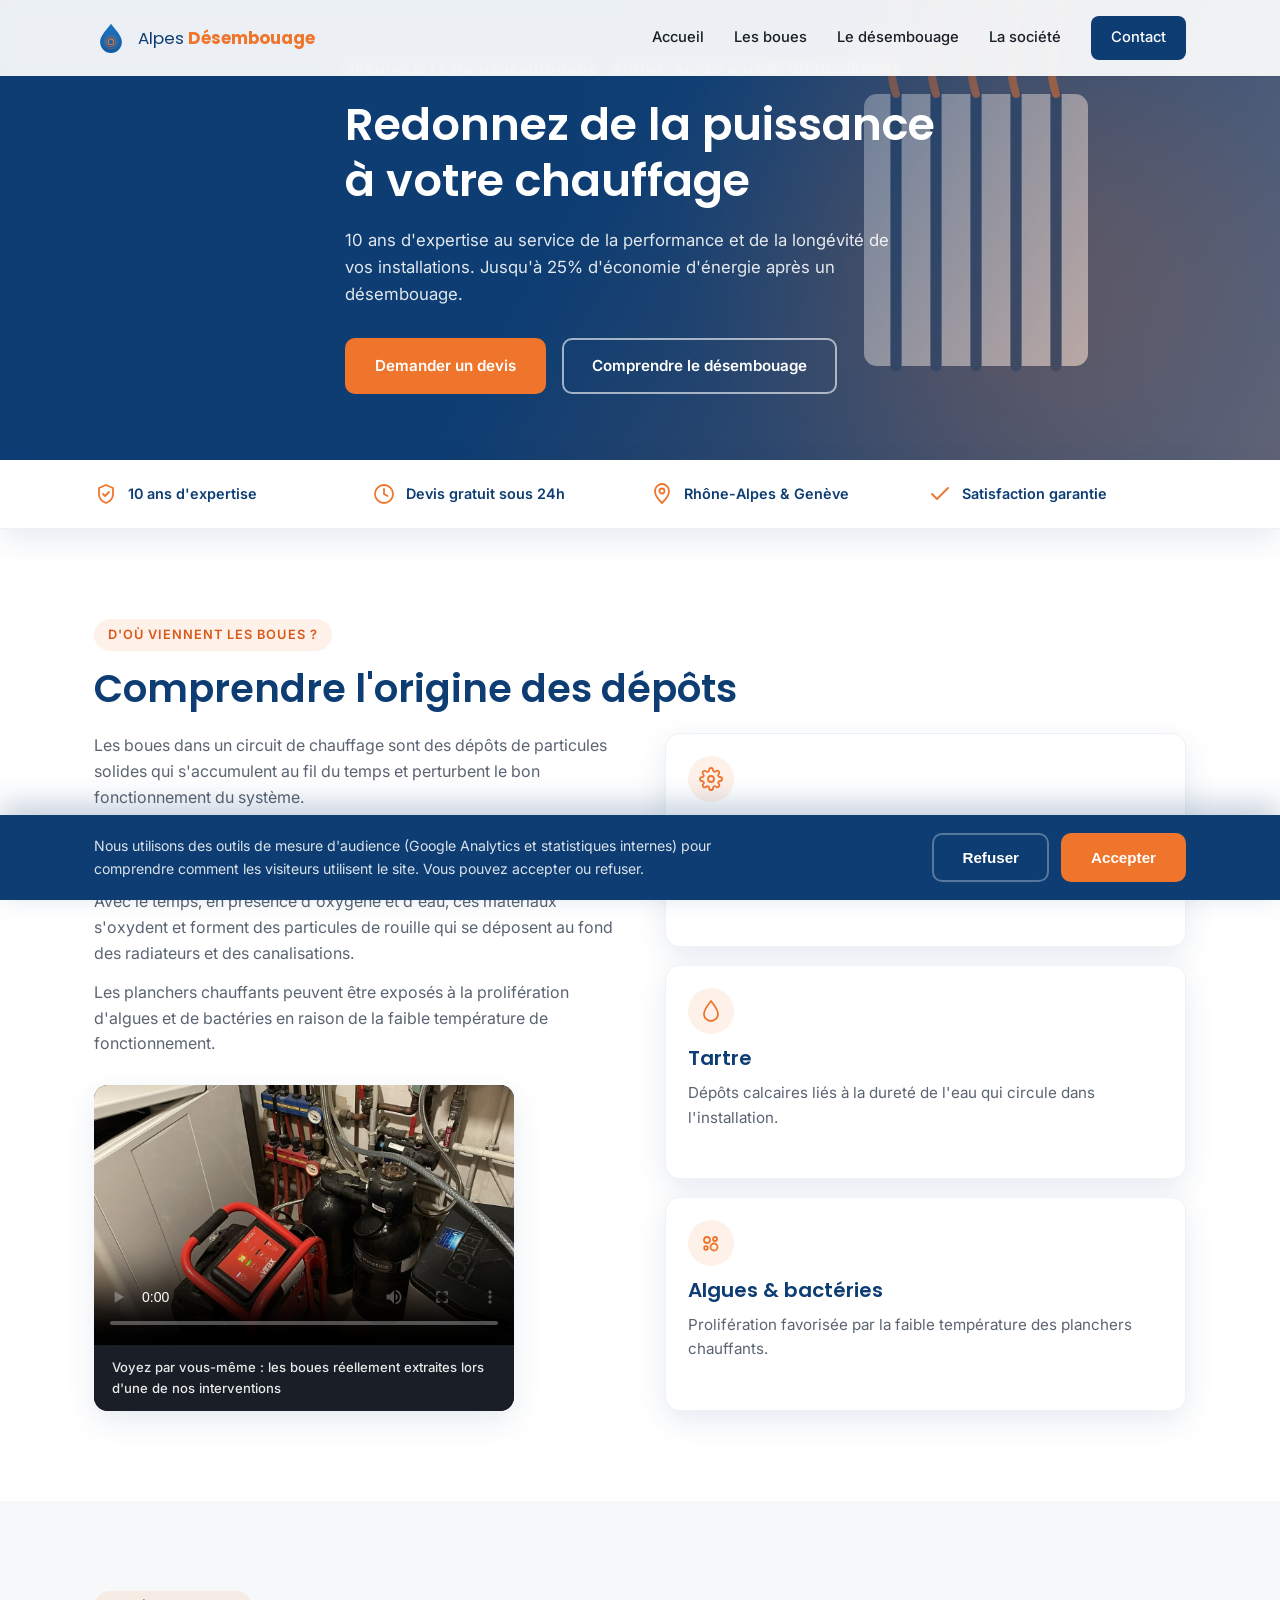
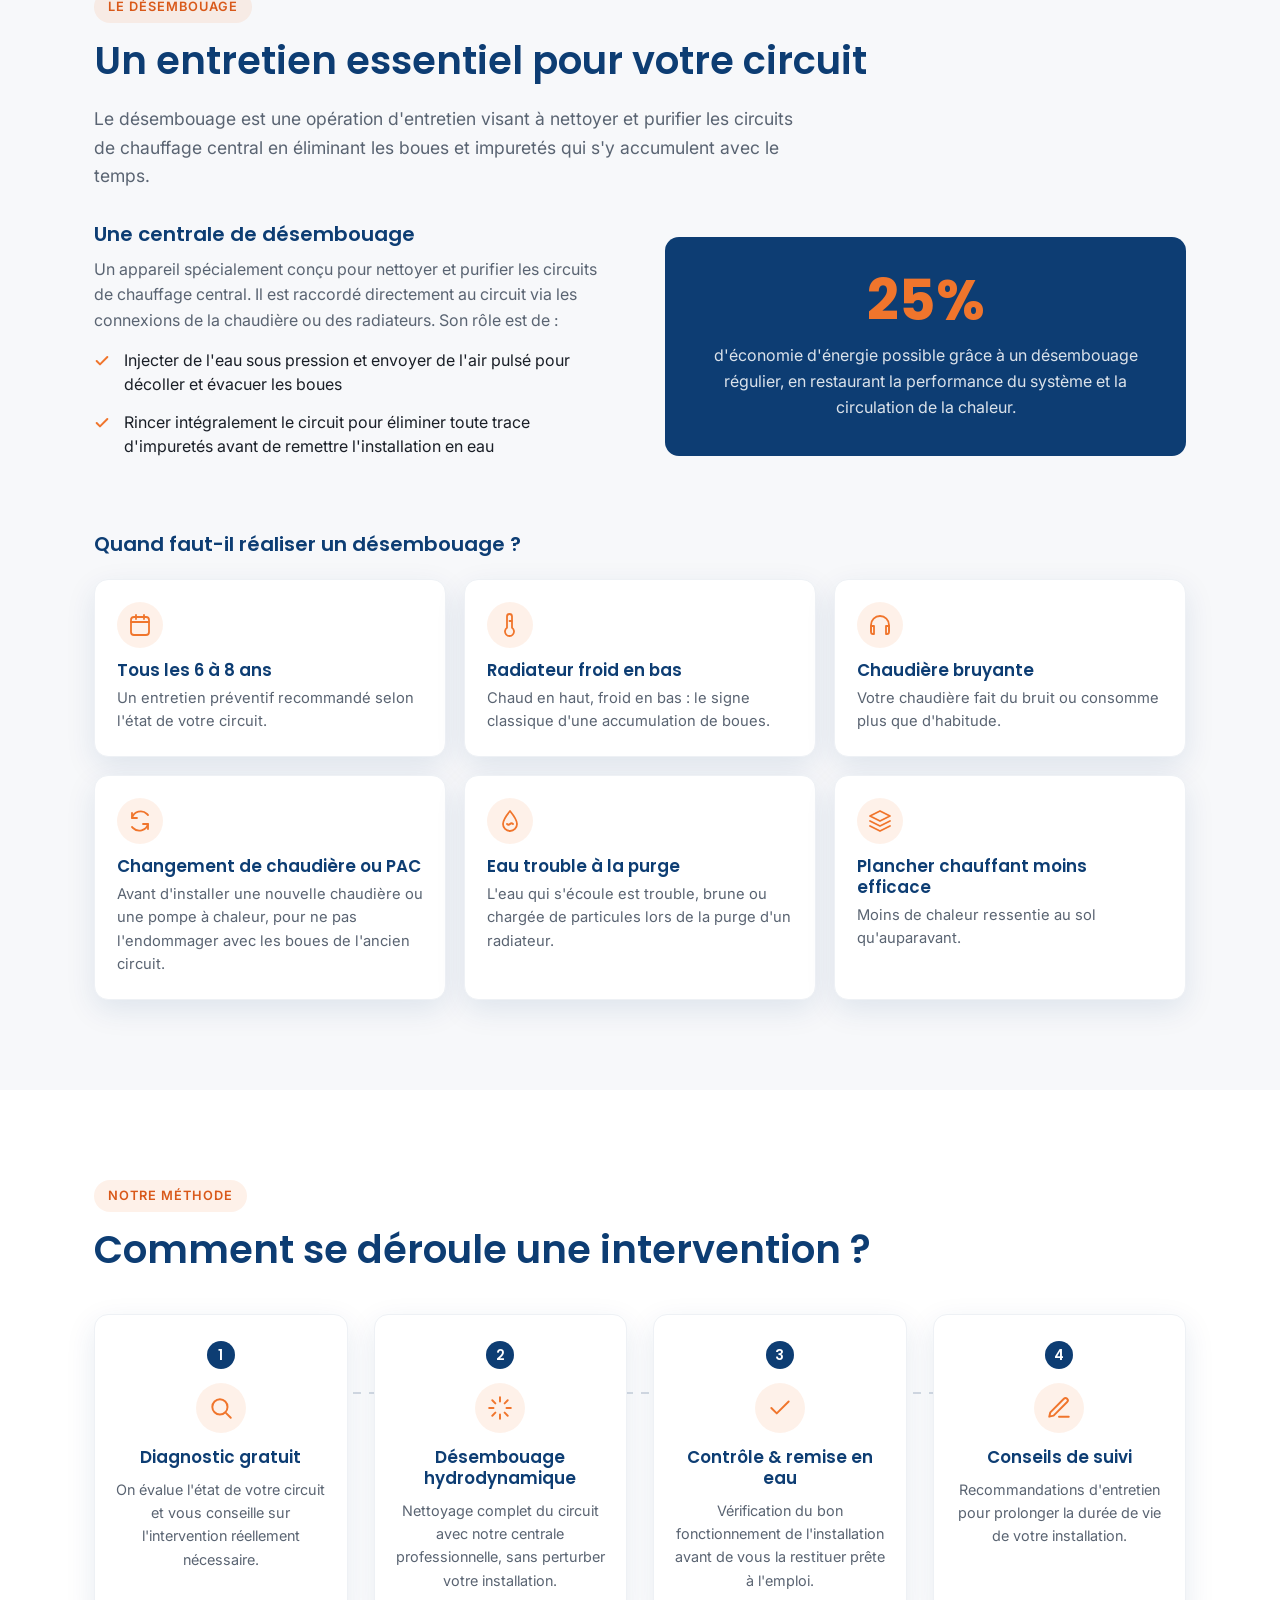
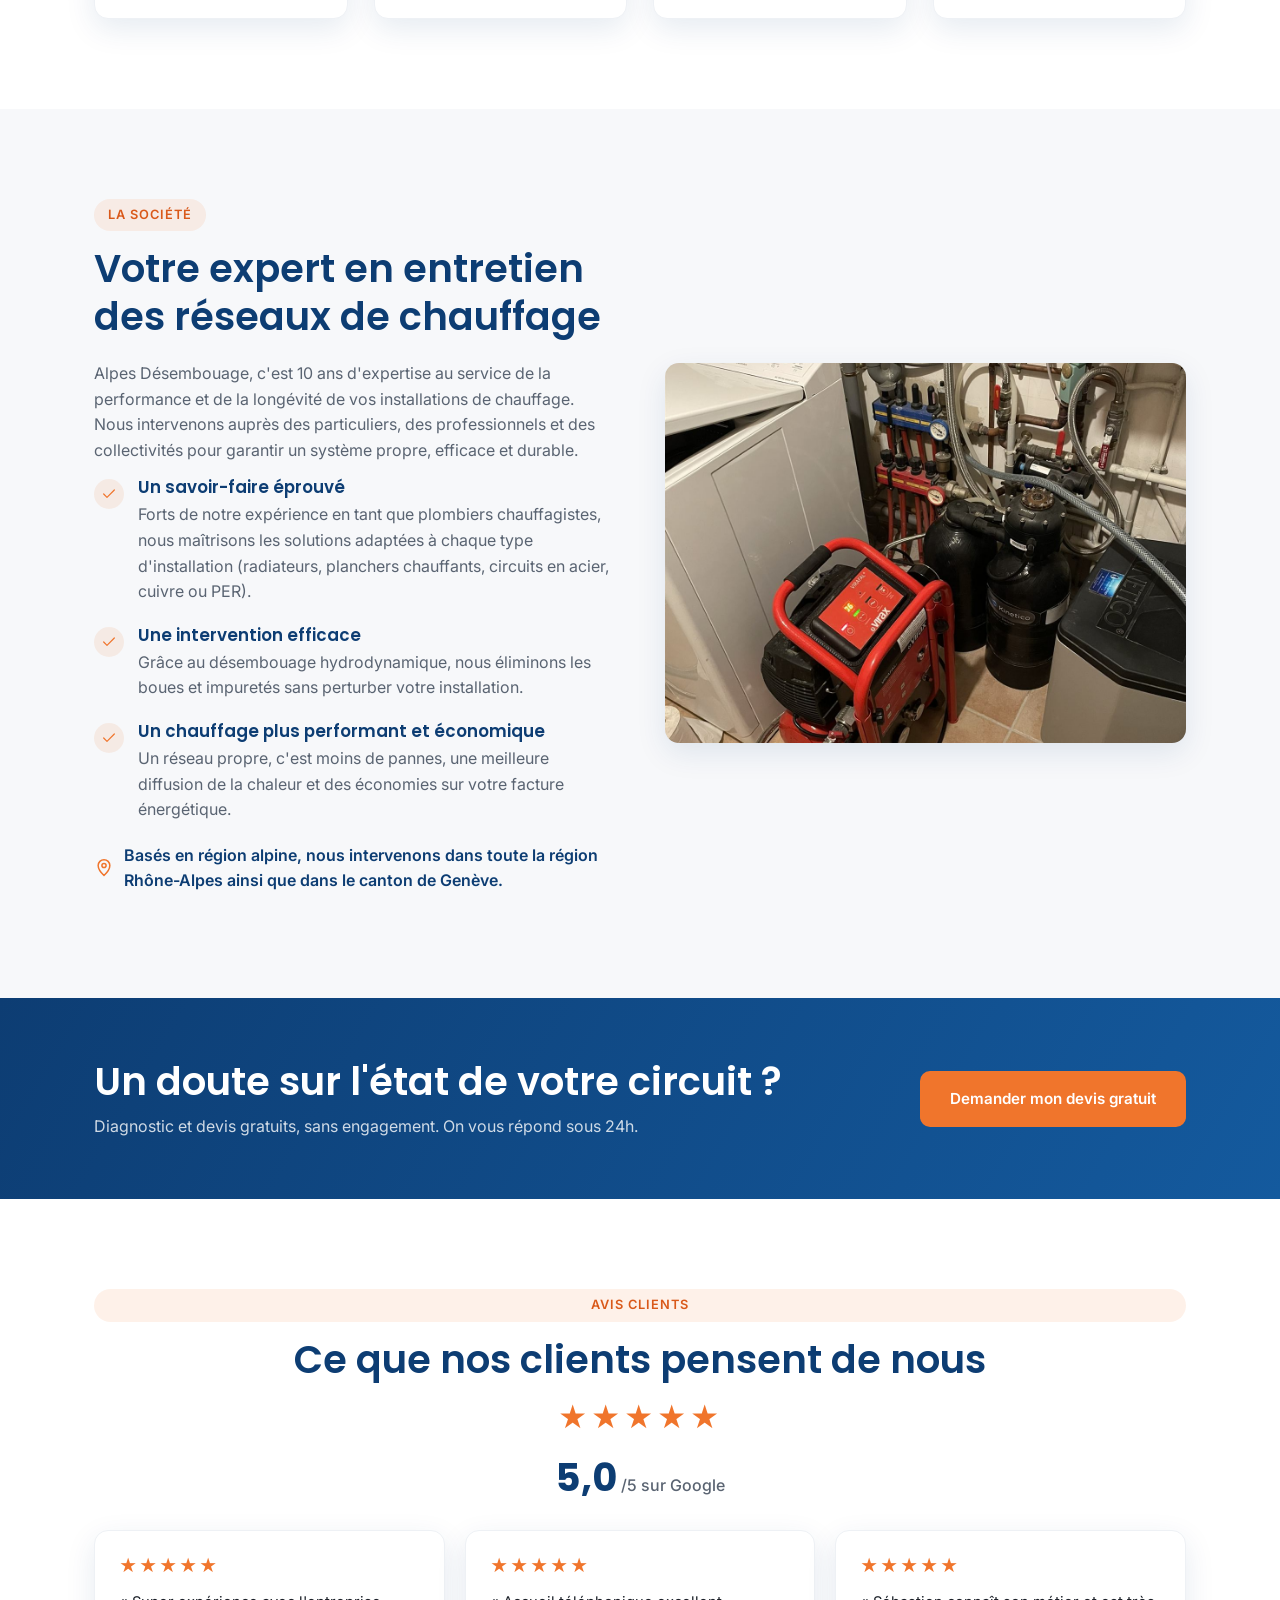
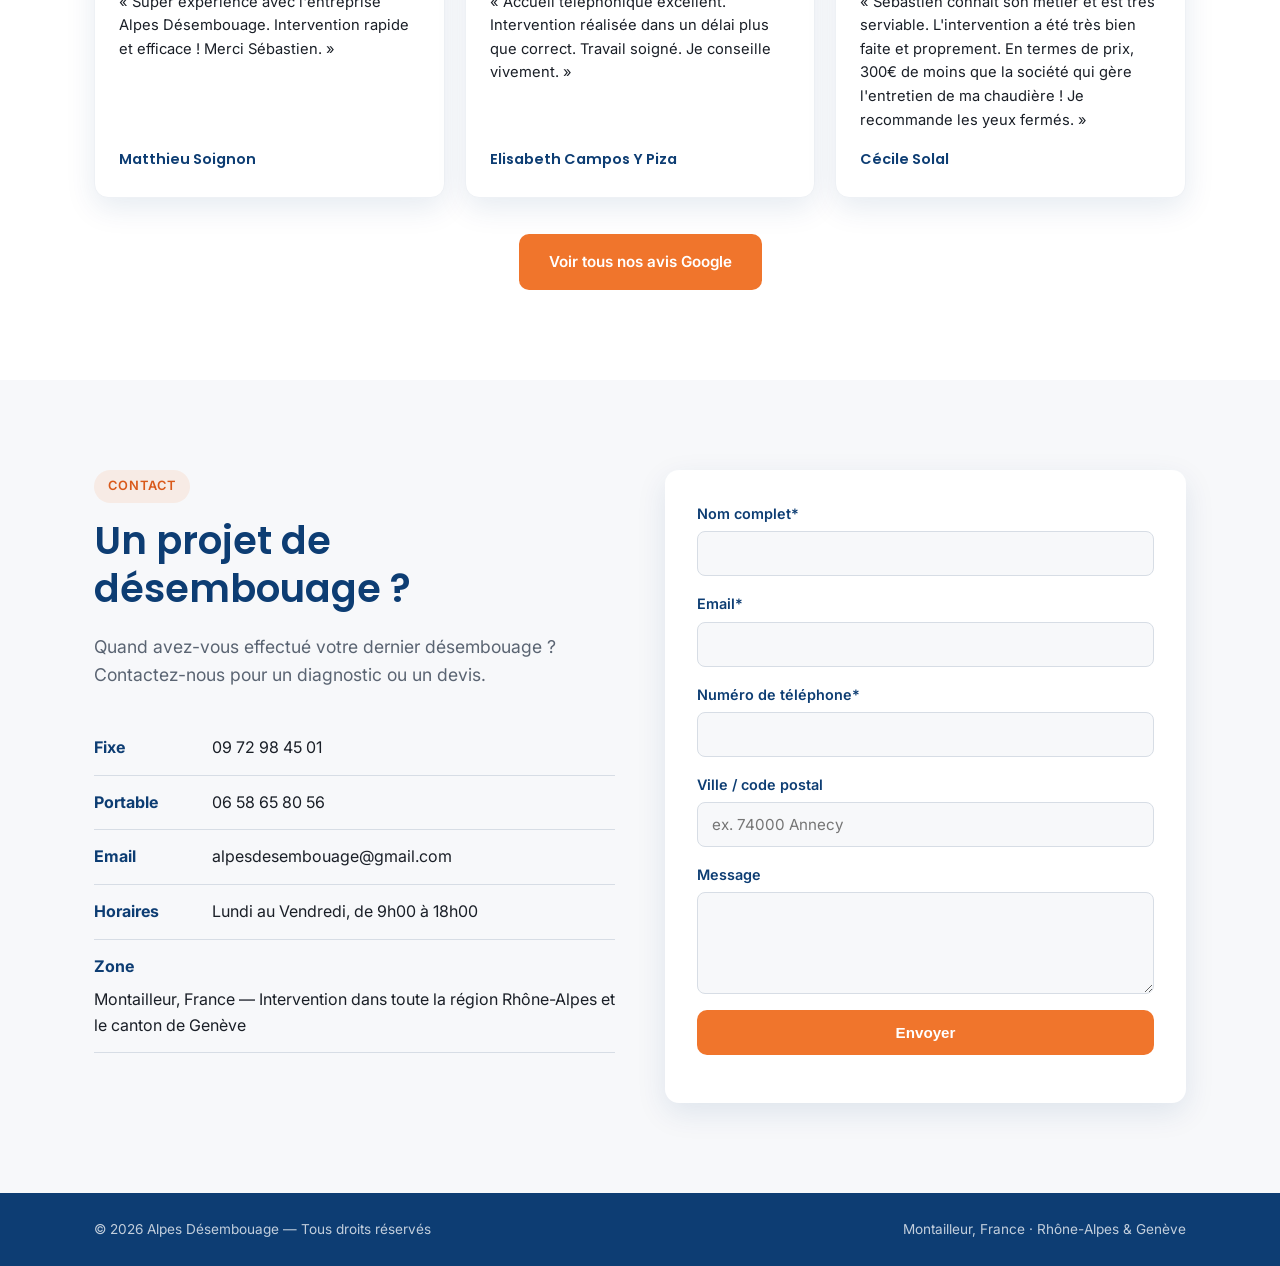
==== commit 8b76f82c: "Ajoute le suivi maison du site (visites, clics, formulaire) et l'onglet Site web du CRM Co-Authored-" ====
--- a/index.html
+++ b/index.html
@@ -85,7 +85,7 @@
         <a href="#boues">Les boues</a>
         <a href="#desembouage">Le désembouage</a>
         <a href="#societe">La société</a>
-        <a href="#contact" class="nav-cta">Contact</a>
+        <a href="#contact" class="nav-cta" data-track="nav_contact">Contact</a>
       </nav>
       <button class="burger" id="burger" aria-label="Menu">
         <span></span><span></span><span></span>
@@ -142,8 +142,8 @@
         <h1>Redonnez de la puissance<br>à votre chauffage</h1>
         <p class="hero-sub">10 ans d'expertise au service de la performance et de la longévité de vos installations. Jusqu'à 25% d'économie d'énergie après un désembouage.</p>
         <div class="hero-actions">
-          <a href="#contact" class="btn btn-primary">Demander un devis</a>
-          <a href="#desembouage" class="btn btn-ghost">Comprendre le désembouage</a>
+          <a href="#contact" class="btn btn-primary" data-track="devis_hero">Demander un devis</a>
+          <a href="#desembouage" class="btn btn-ghost" data-track="comprendre_hero">Comprendre le désembouage</a>
         </div>
       </div>
     </section>
@@ -378,7 +378,7 @@
           <h2>Un doute sur l'état de votre circuit ?</h2>
           <p>Diagnostic et devis gratuits, sans engagement. On vous répond sous 24h.</p>
         </div>
-        <a href="#contact" class="btn btn-primary">Demander mon devis gratuit</a>
+        <a href="#contact" class="btn btn-primary" data-track="devis_banner">Demander mon devis gratuit</a>
       </div>
     </section>
 
@@ -410,7 +410,7 @@
           </div>
         </div>
 
-        <a href="https://maps.app.goo.gl/sVYWGCqHb2V59HXk9" target="_blank" rel="noopener" class="btn btn-primary">Voir tous nos avis Google</a>
+        <a href="https://maps.app.goo.gl/sVYWGCqHb2V59HXk9" target="_blank" rel="noopener" class="btn btn-primary" data-track="avis_google">Voir tous nos avis Google</a>
       </div>
     </section>
 
@@ -469,7 +469,7 @@
 
   <div class="cookie-banner" id="cookie-banner" hidden>
     <div class="cookie-banner-inner">
-      <p>Nous utilisons des cookies de mesure d'audience (Google Analytics) pour comprendre comment les visiteurs utilisent le site. Vous pouvez accepter ou refuser.</p>
+      <p>Nous utilisons des outils de mesure d'audience (Google Analytics et statistiques internes) pour comprendre comment les visiteurs utilisent le site. Vous pouvez accepter ou refuser.</p>
       <div class="cookie-actions">
         <button type="button" class="btn btn-ghost-dark" id="cookie-decline">Refuser</button>
         <button type="button" class="btn btn-primary" id="cookie-accept">Accepter</button>
@@ -477,6 +477,7 @@
     </div>
   </div>
 
+  <script src="js/tracker.js"></script>
   <script src="js/script.js"></script>
 </body>
 </html>
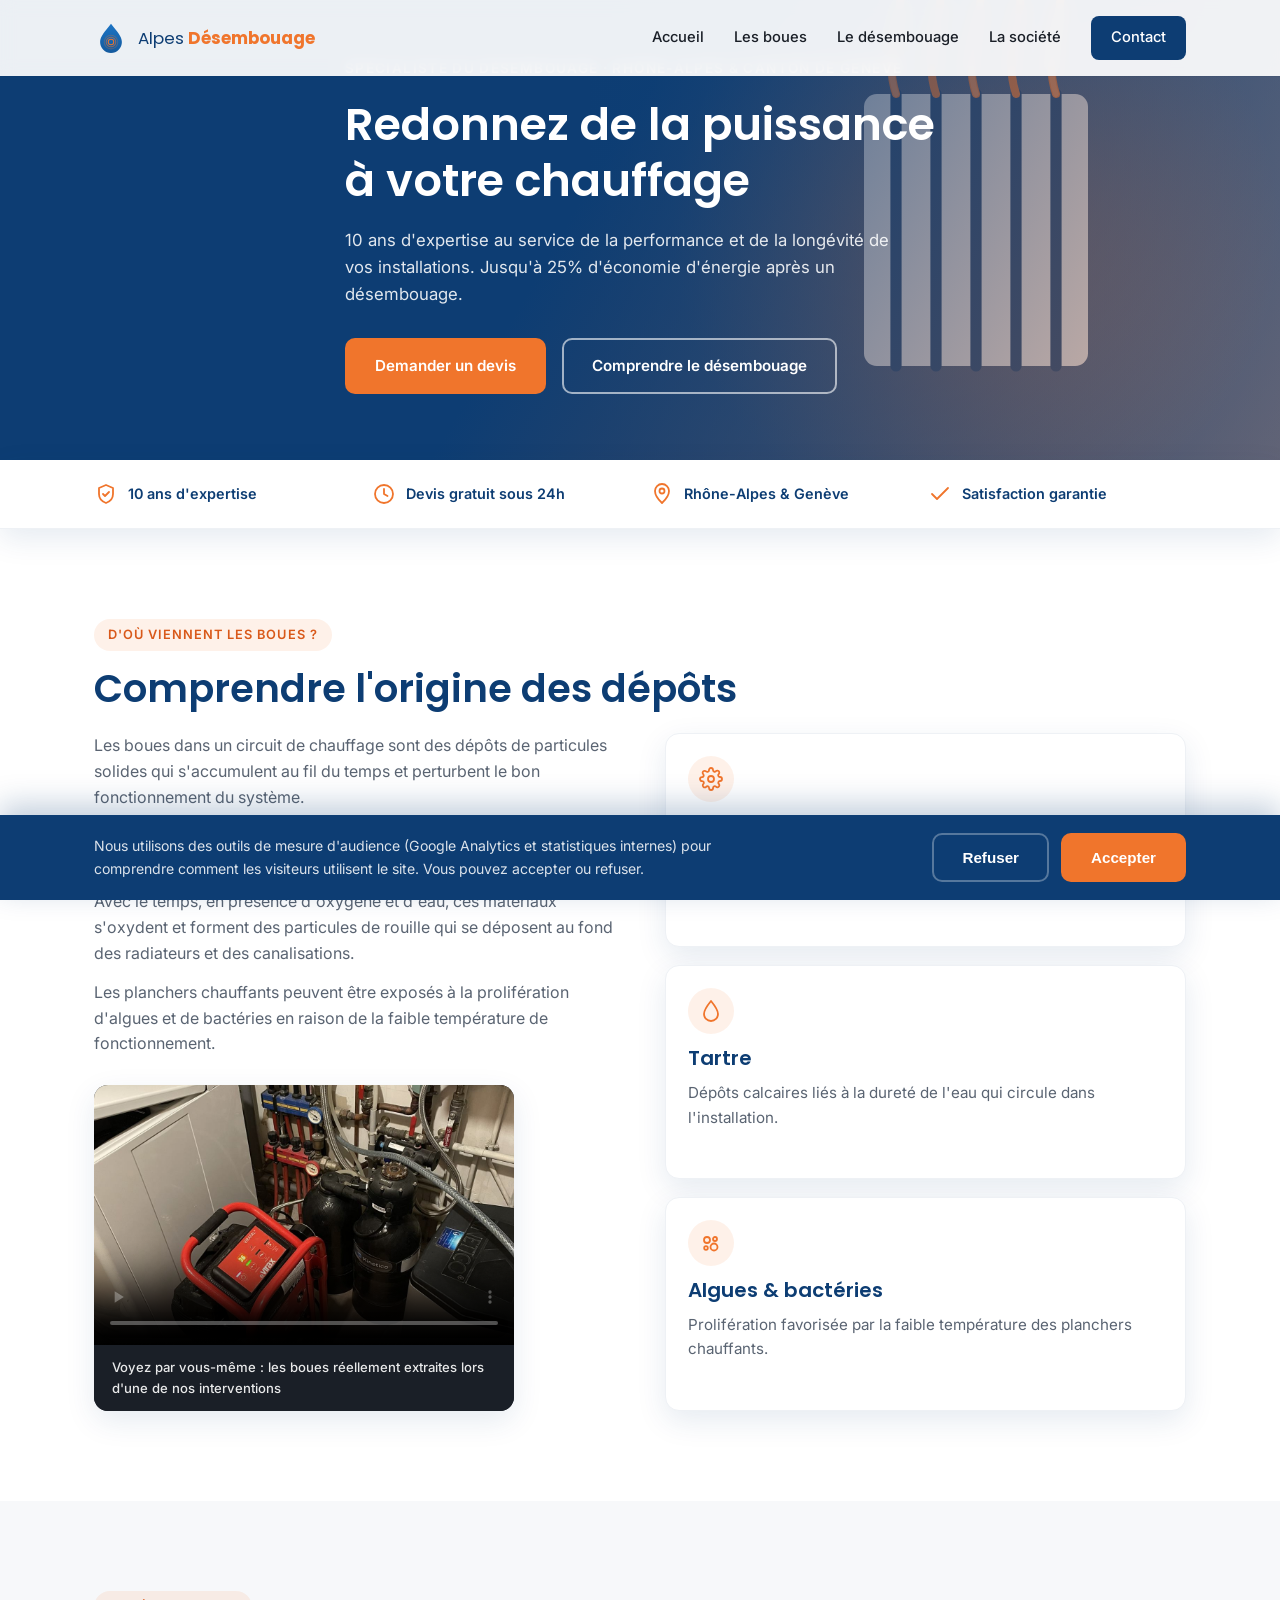
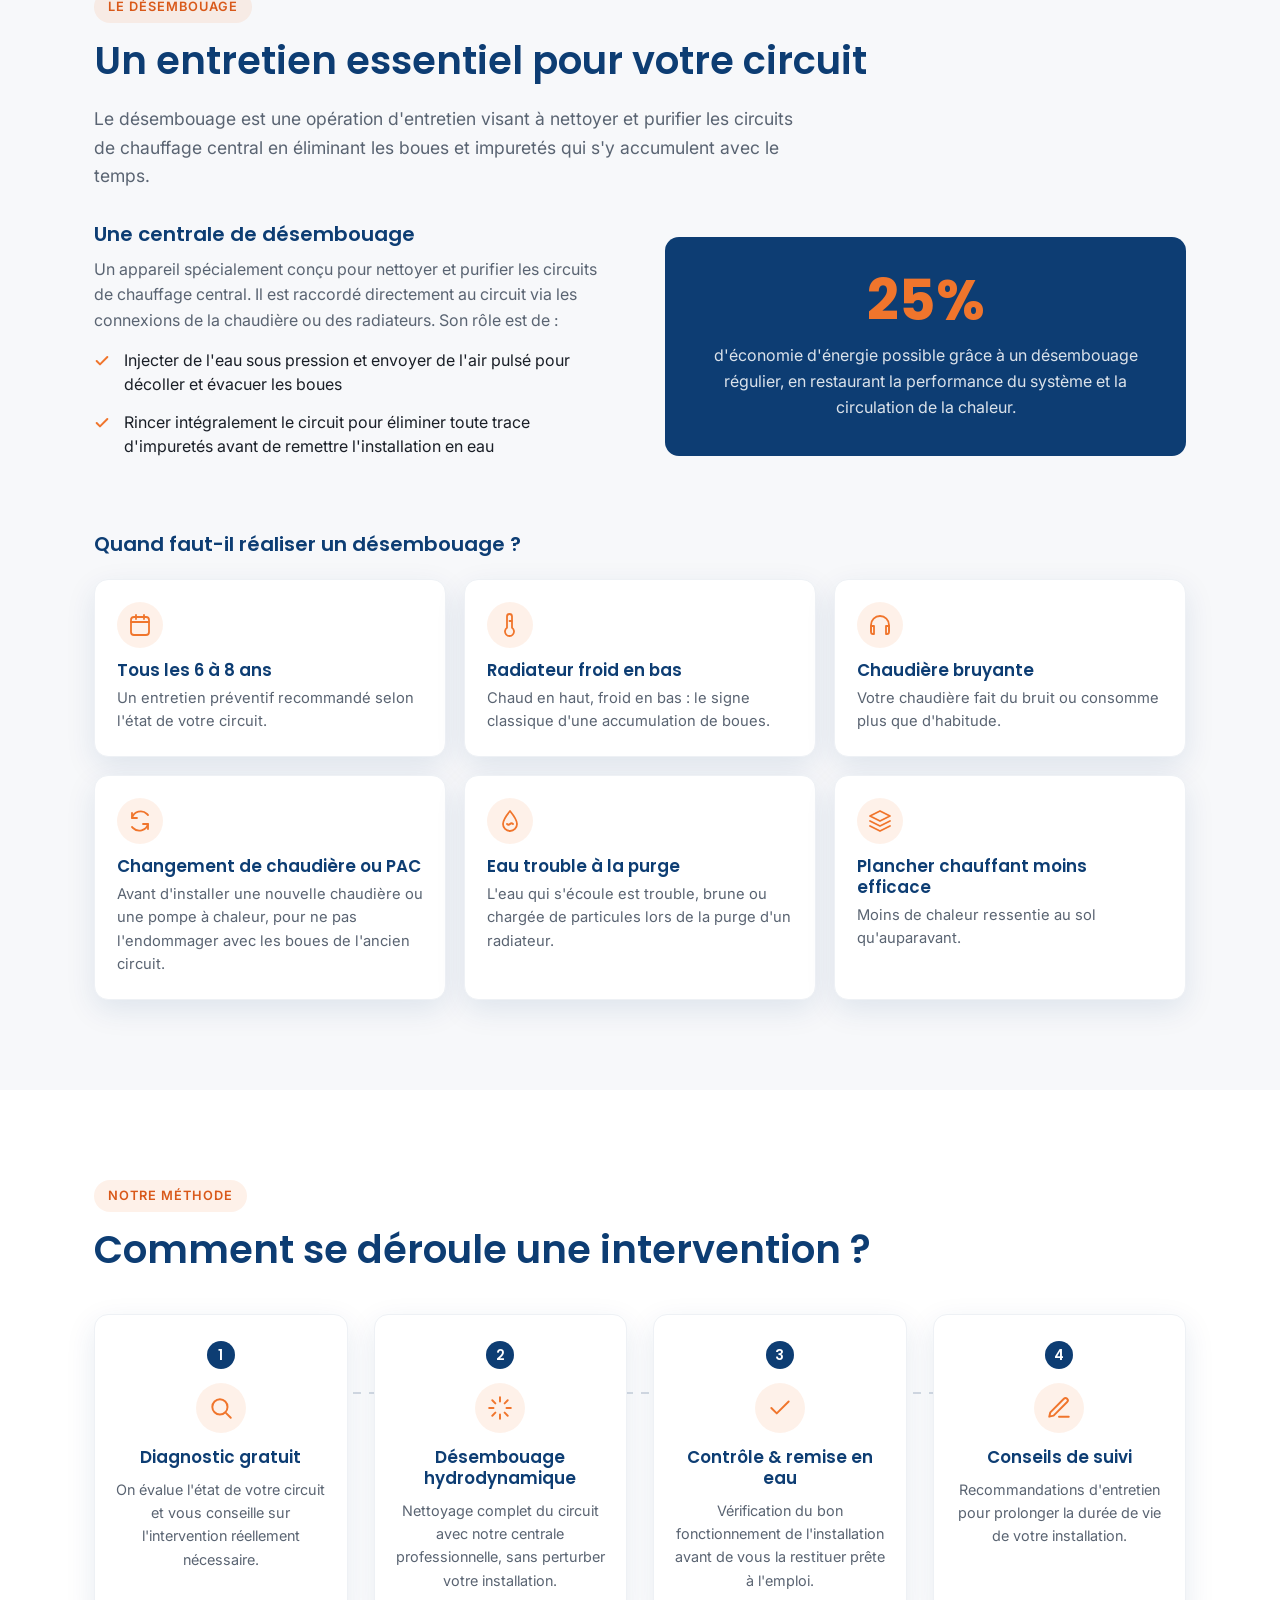
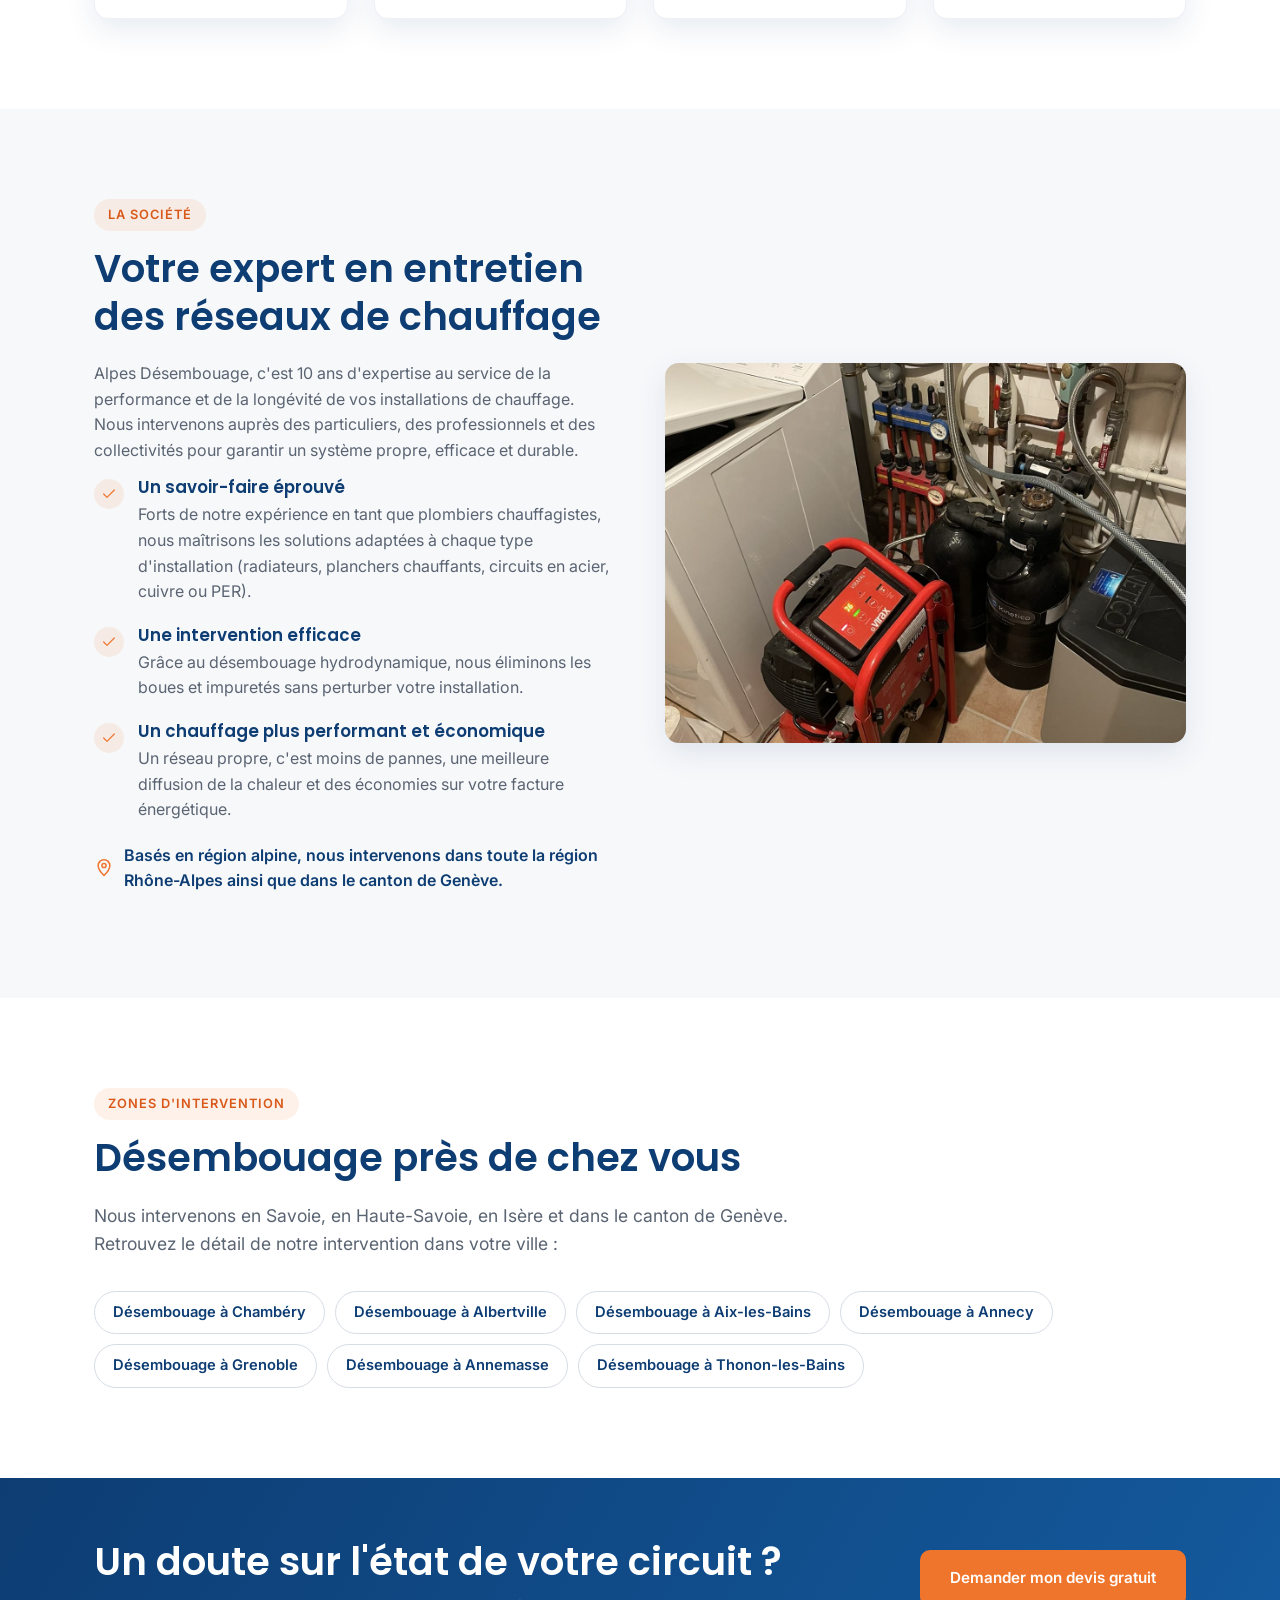
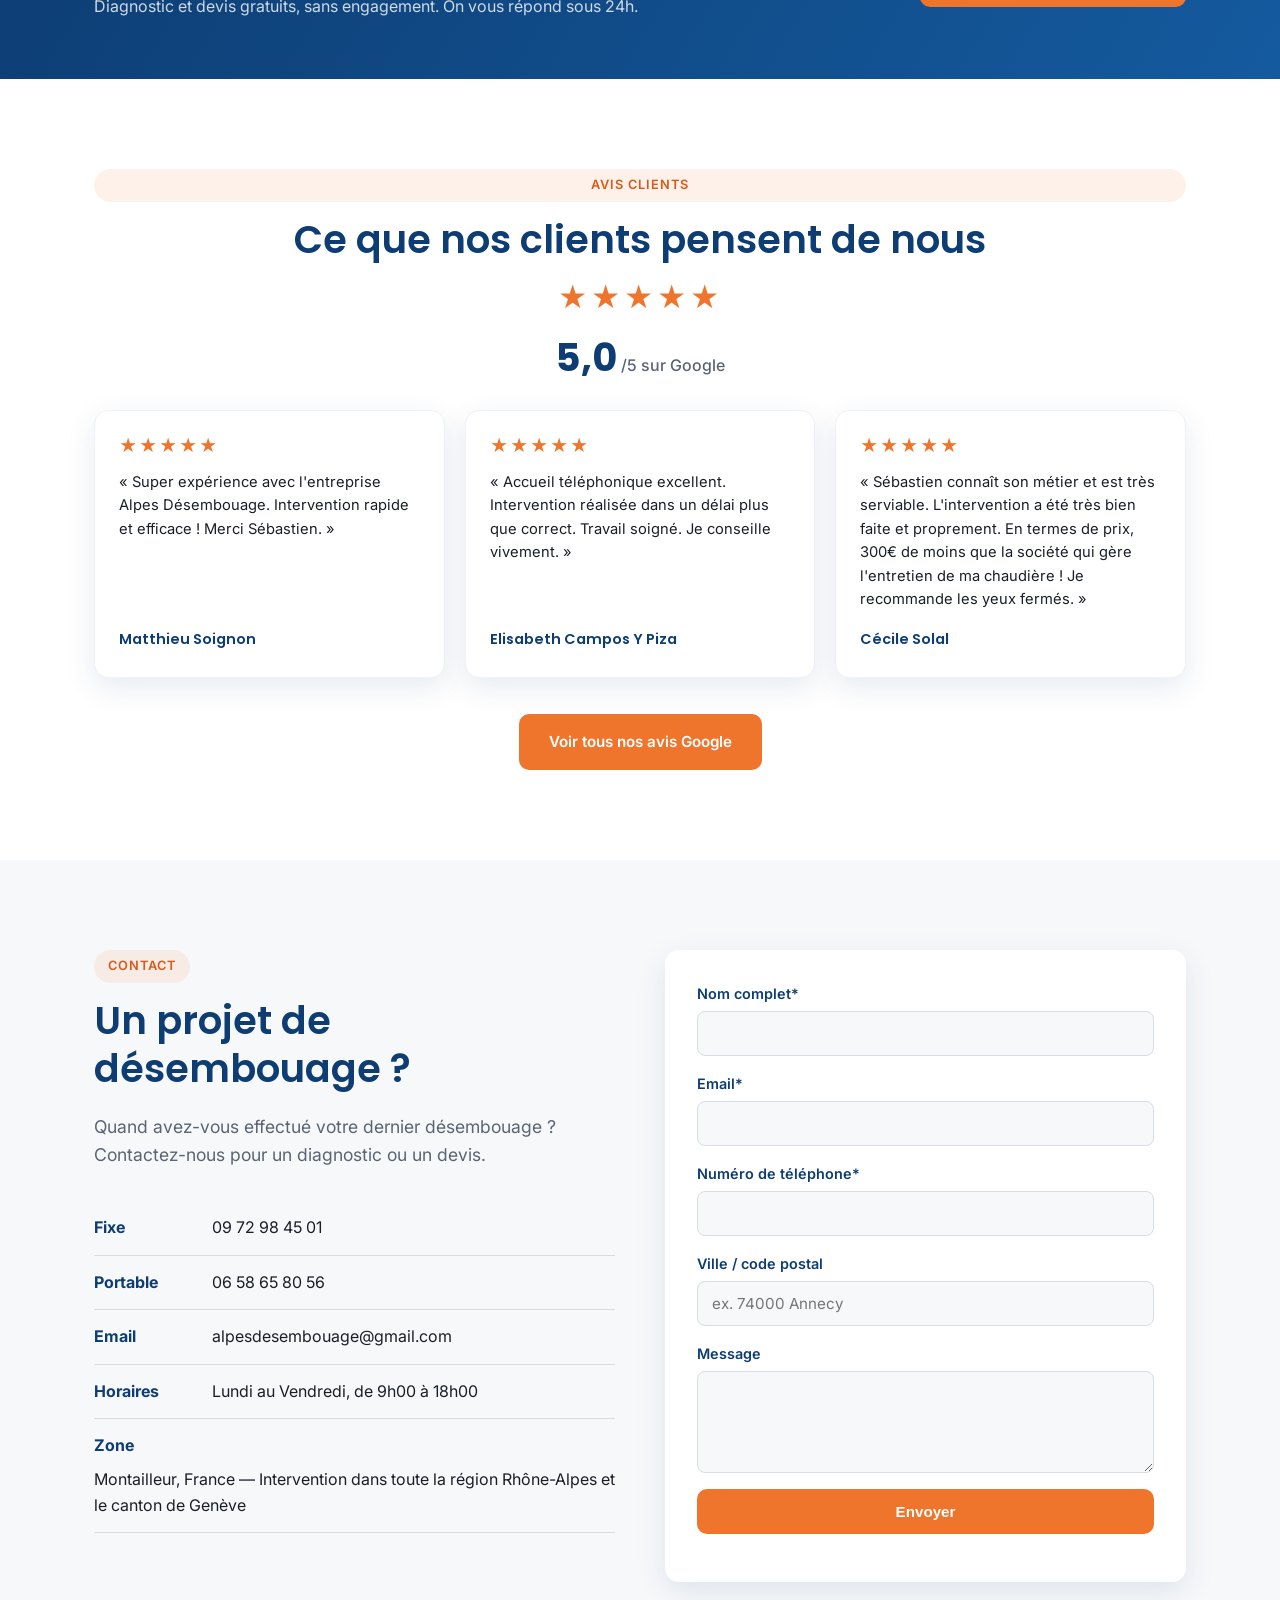
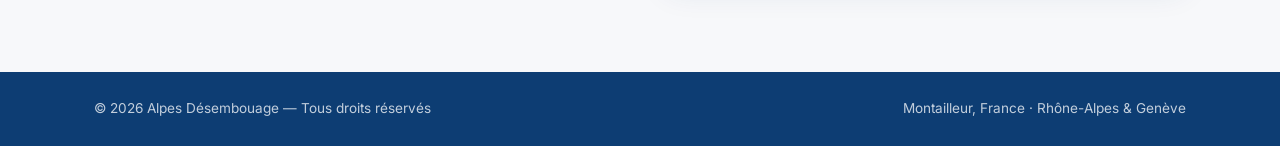
==== commit 4fe46781: "Ajoute 7 pages locales « désembouage + ville » pour le référencement (Rhône-Alpes) Co-Authored-By: C" ====
--- a/index.html
+++ b/index.html
@@ -22,20 +22,20 @@
     gtag('config', 'G-83P8KV9STV');
   </script>
 
-  <title>Alpes Désembouage — Entretien de circuits de chauffage en Rhône-Alpes & Genève</title>
-  <meta name="description" content="Désembouage de circuits de chauffage pour particuliers, professionnels et collectivités en région Rhône-Alpes et dans le canton de Genève. 10 ans d'expertise, jusqu'à 25% d'économie d'énergie.">
+  <title>Désembouage chauffage Savoie, Haute-Savoie & Genève | Alpes Désembouage</title>
+  <meta name="description" content="Désembouage de radiateurs et planchers chauffants en Savoie, Haute-Savoie, Isère et dans le canton de Genève. 10 ans d'expertise, devis gratuit, jusqu'à 25% d'économie d'énergie.">
   <link rel="canonical" href="https://www.alpes-desembouage.fr/">
 
   <meta property="og:type" content="website">
   <meta property="og:site_name" content="Alpes Désembouage">
-  <meta property="og:title" content="Alpes Désembouage — Entretien de circuits de chauffage en Rhône-Alpes & Genève">
-  <meta property="og:description" content="Désembouage de circuits de chauffage pour particuliers, professionnels et collectivités en région Rhône-Alpes et dans le canton de Genève. 10 ans d'expertise, jusqu'à 25% d'économie d'énergie.">
+  <meta property="og:title" content="Désembouage chauffage Savoie, Haute-Savoie & Genève | Alpes Désembouage">
+  <meta property="og:description" content="Désembouage de radiateurs et planchers chauffants en Savoie, Haute-Savoie, Isère et dans le canton de Genève. 10 ans d'expertise, devis gratuit.">
   <meta property="og:url" content="https://www.alpes-desembouage.fr/">
   <meta property="og:image" content="https://www.alpes-desembouage.fr/images/machine-virax.jpg">
   <meta property="og:locale" content="fr_FR">
   <meta name="twitter:card" content="summary_large_image">
-  <meta name="twitter:title" content="Alpes Désembouage — Entretien de circuits de chauffage en Rhône-Alpes & Genève">
-  <meta name="twitter:description" content="Désembouage de circuits de chauffage pour particuliers, professionnels et collectivités en région Rhône-Alpes et dans le canton de Genève.">
+  <meta name="twitter:title" content="Désembouage chauffage Savoie, Haute-Savoie & Genève | Alpes Désembouage">
+  <meta name="twitter:description" content="Désembouage de radiateurs et planchers chauffants en Savoie, Haute-Savoie, Isère et dans le canton de Genève.">
   <meta name="twitter:image" content="https://www.alpes-desembouage.fr/images/machine-virax.jpg">
 
   <link rel="icon" type="image/svg+xml" href="images/favicon.svg">
@@ -371,6 +371,26 @@
       </div>
     </section>
 
+    <!-- ZONES D'INTERVENTION -->
+    <section class="section" id="zones">
+      <div class="container">
+        <span class="tag">Zones d'intervention</span>
+        <h2>Désembouage près de chez vous</h2>
+        <p class="lead">Nous intervenons en Savoie, en Haute-Savoie, en Isère et dans le canton de Genève. Retrouvez le détail de notre intervention dans votre ville :</p>
+        <div class="city-links">
+<!-- VILLES:debut -->
+          <a href="/desembouage-chambery/">Désembouage à Chambéry</a>
+          <a href="/desembouage-albertville/">Désembouage à Albertville</a>
+          <a href="/desembouage-aix-les-bains/">Désembouage à Aix-les-Bains</a>
+          <a href="/desembouage-annecy/">Désembouage à Annecy</a>
+          <a href="/desembouage-grenoble/">Désembouage à Grenoble</a>
+          <a href="/desembouage-annemasse/">Désembouage à Annemasse</a>
+          <a href="/desembouage-thonon-les-bains/">Désembouage à Thonon-les-Bains</a>
+<!-- VILLES:fin -->
+        </div>
+      </div>
+    </section>
+
     <!-- CTA BANNER -->
     <section class="cta-banner">
       <div class="container cta-banner-inner">
--- a/css/style.css
+++ b/css/style.css
@@ -645,3 +645,56 @@
 
 /* Champ piège anti-robots du formulaire de contact (invisible pour les visiteurs) */
 .form-trap { position: absolute; left: -9999px; width: 1px; height: 1px; opacity: 0; }
+
+/* Pages villes (référencement local) */
+.page-hero {
+  background: linear-gradient(120deg, var(--blue-900), var(--blue-700));
+  color: var(--white);
+  padding: 130px 0 56px;
+}
+.page-hero h1 { color: var(--white); font-size: clamp(1.8rem, 4vw, 2.6rem); margin-bottom: 14px; max-width: 760px; }
+.page-hero .lead-hero { color: rgba(255,255,255,0.88); max-width: 680px; font-size: 1.05rem; margin-bottom: 26px; }
+.breadcrumb { font-size: 0.85rem; color: rgba(255,255,255,0.7); margin-bottom: 16px; }
+.breadcrumb a { text-decoration: underline; text-underline-offset: 2px; }
+.breadcrumb a:hover { color: var(--white); }
+
+.page-intro { max-width: 760px; }
+.page-intro p { font-size: 1.02rem; }
+
+.communes { display: flex; flex-wrap: wrap; gap: 10px; margin: 18px 0 0; }
+.communes li {
+  background: var(--white);
+  border: 1px solid var(--gray-300);
+  border-radius: 999px;
+  padding: 6px 14px;
+  font-size: 0.9rem;
+  color: var(--gray-900);
+}
+
+.faq { max-width: 820px; margin-top: 28px; }
+.faq details {
+  background: var(--white);
+  border: 1px solid var(--gray-100);
+  border-radius: var(--radius);
+  box-shadow: var(--shadow);
+  padding: 16px 20px;
+  margin-bottom: 12px;
+}
+.faq summary { cursor: pointer; font-family: var(--font-head); font-weight: 600; color: var(--blue-900); }
+.faq details p { margin: 10px 0 0; }
+
+.city-links { display: flex; flex-wrap: wrap; gap: 10px; margin-top: 22px; }
+.city-links a {
+  background: var(--white);
+  border: 1px solid var(--gray-300);
+  border-radius: 999px;
+  padding: 9px 18px;
+  font-weight: 600;
+  font-size: 0.92rem;
+  color: var(--blue-900);
+  transition: all 0.2s ease;
+}
+.city-links a:hover { border-color: var(--orange-500); color: var(--orange-600); }
+
+.footer-cities { padding-bottom: 18px; font-size: 0.85rem; color: rgba(255,255,255,0.75); }
+.footer-cities a { color: var(--white); text-decoration: underline; text-underline-offset: 2px; margin: 0 4px; }
